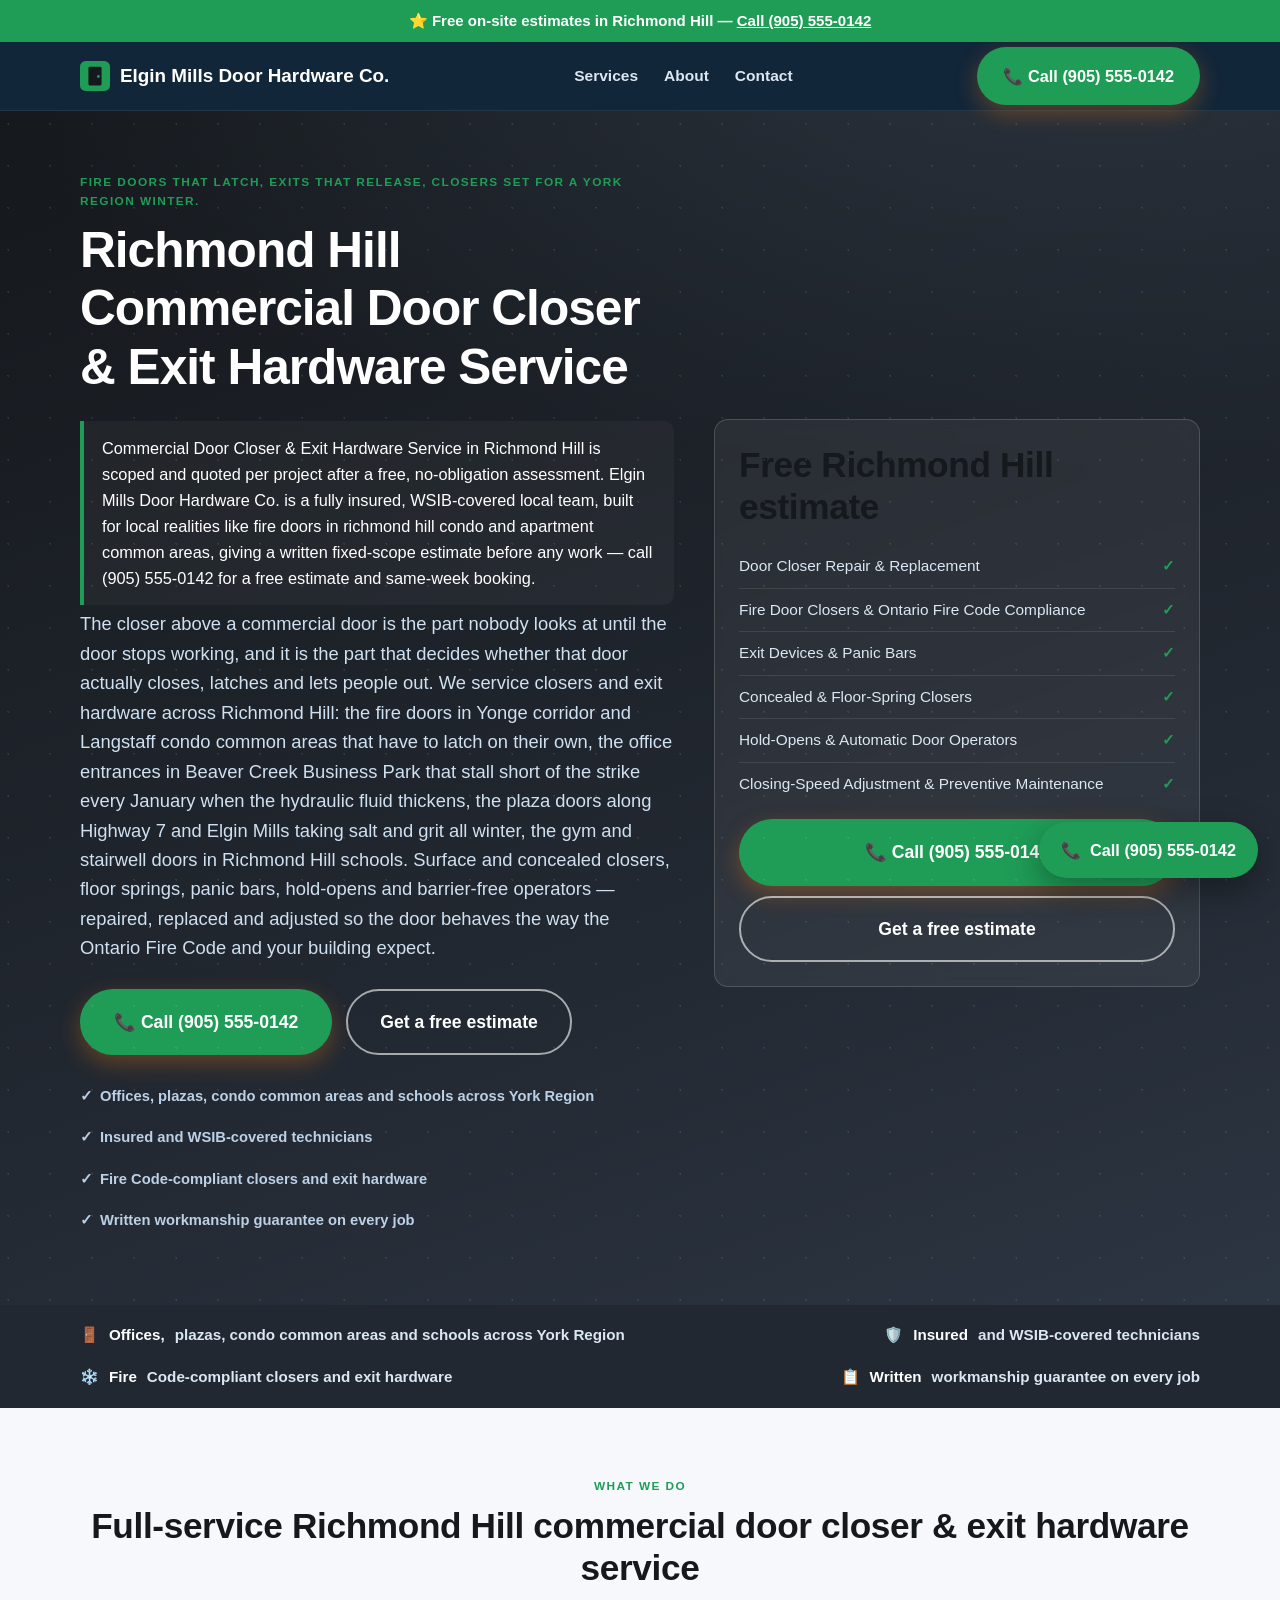
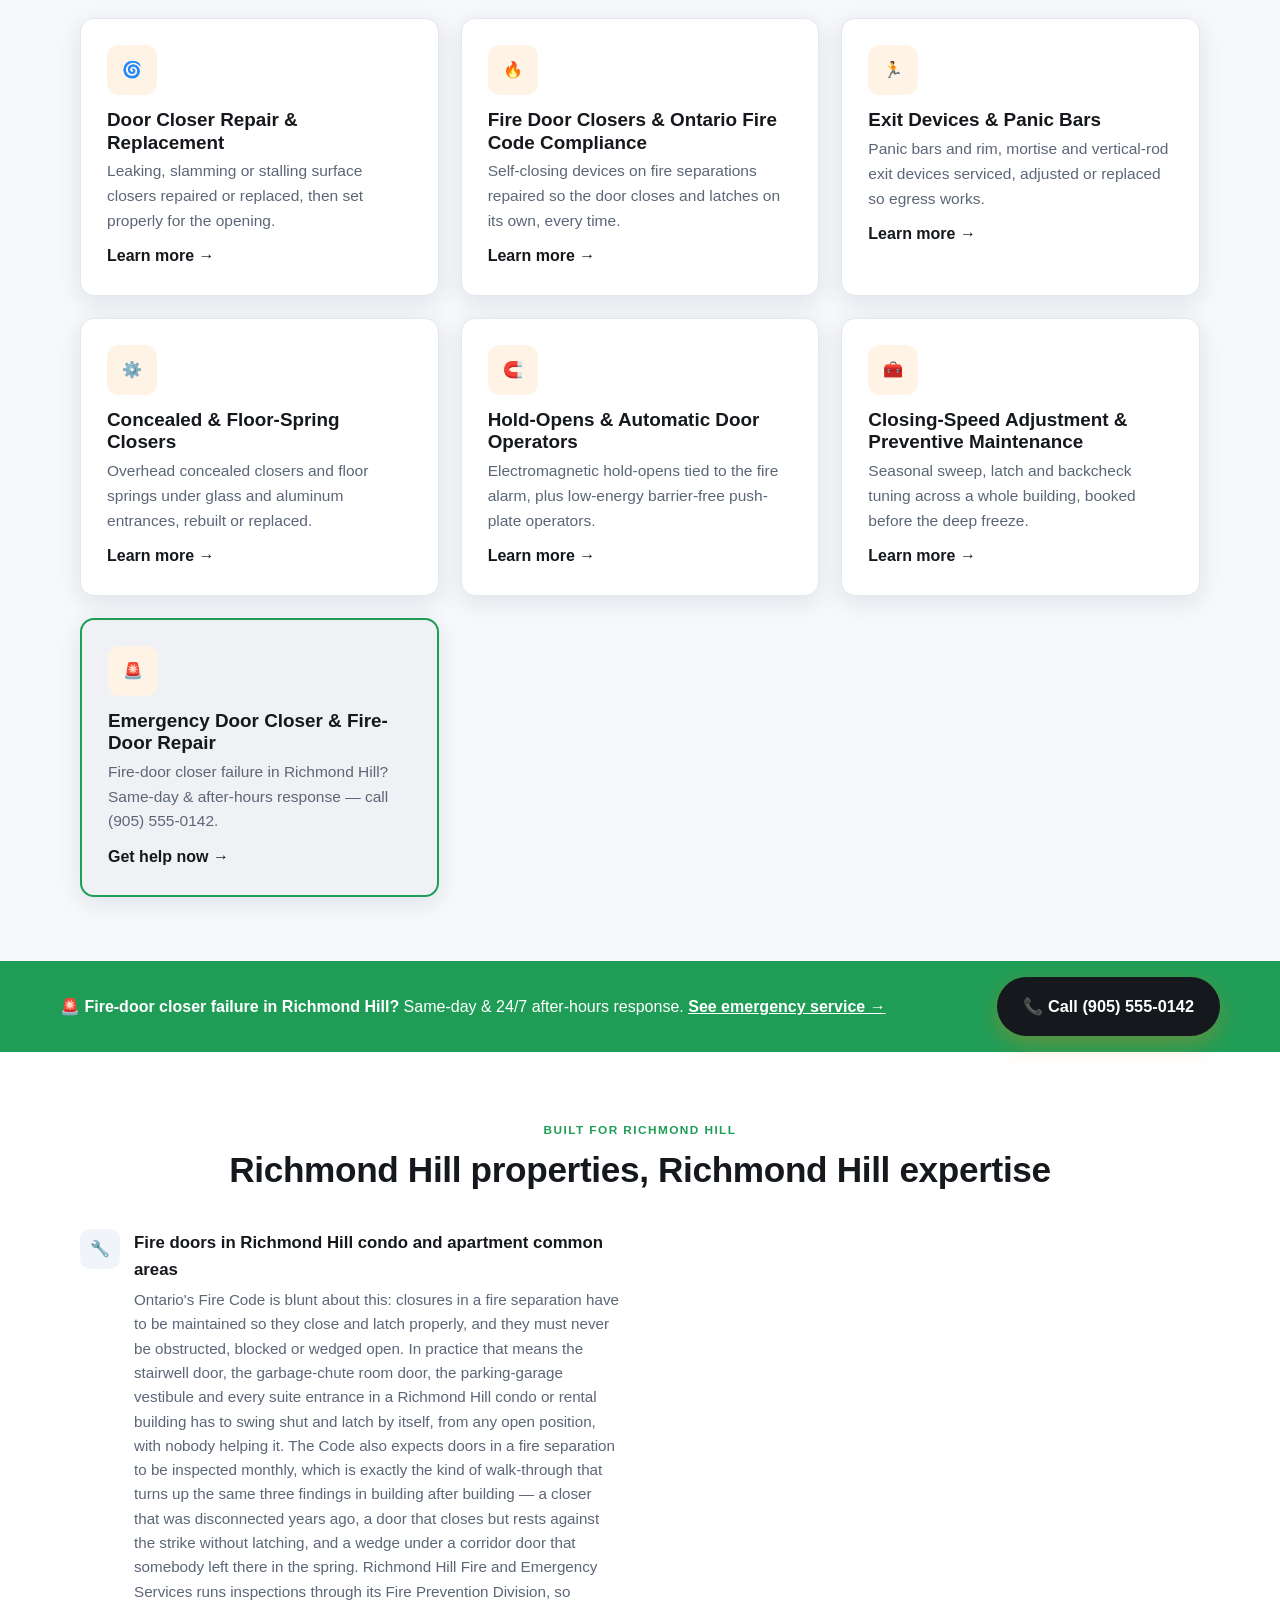
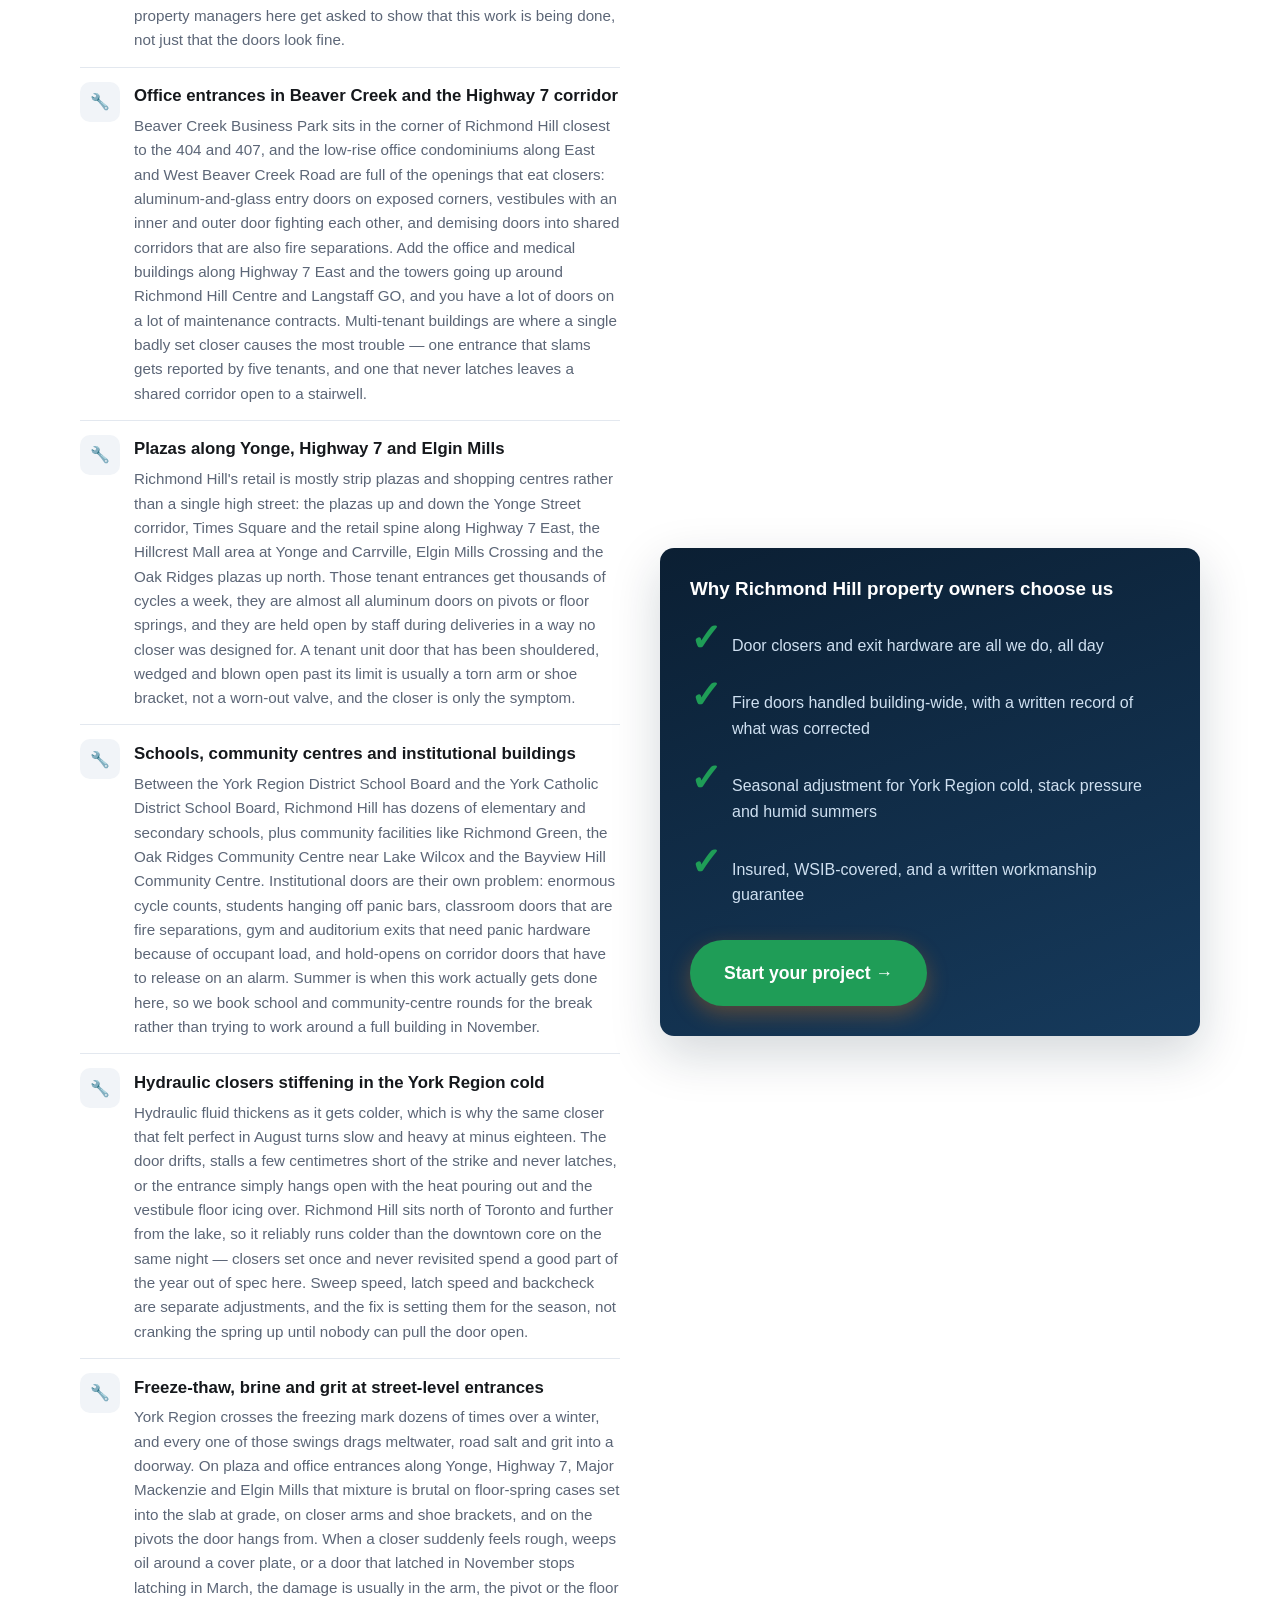
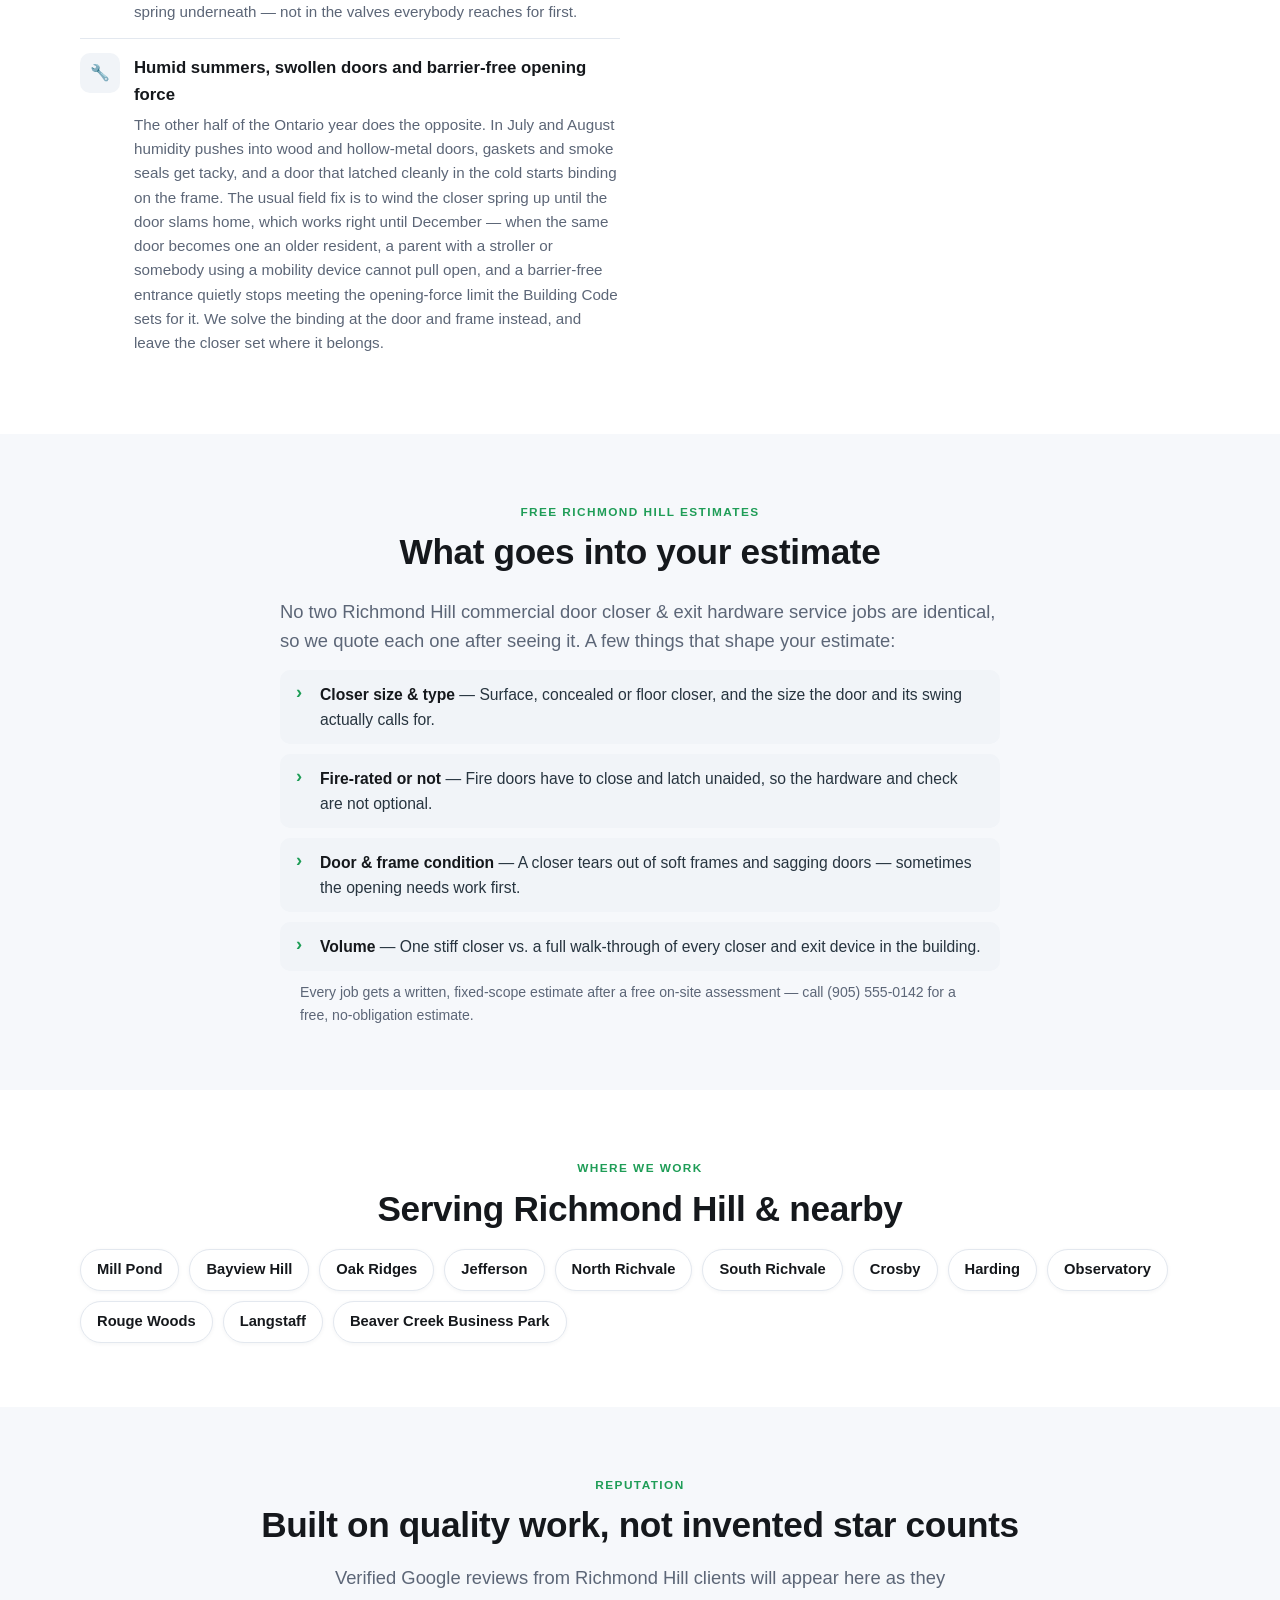
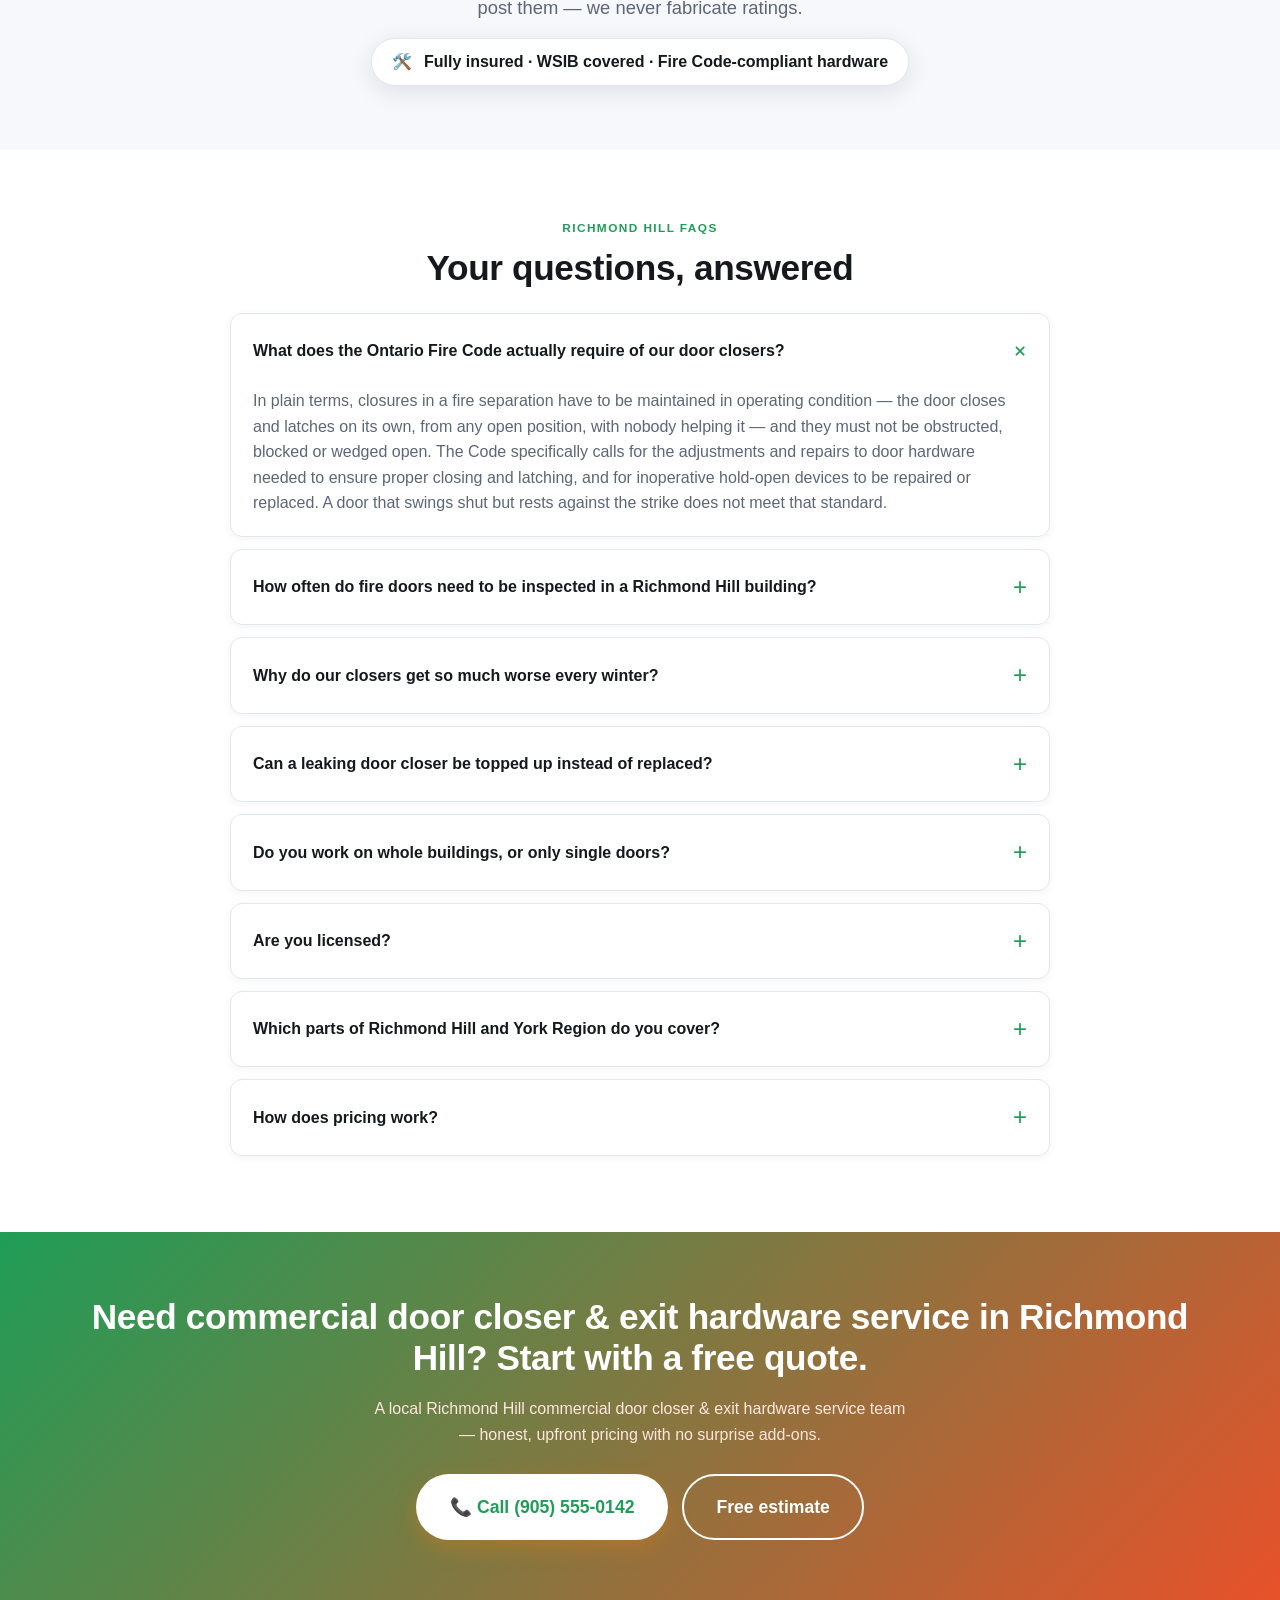
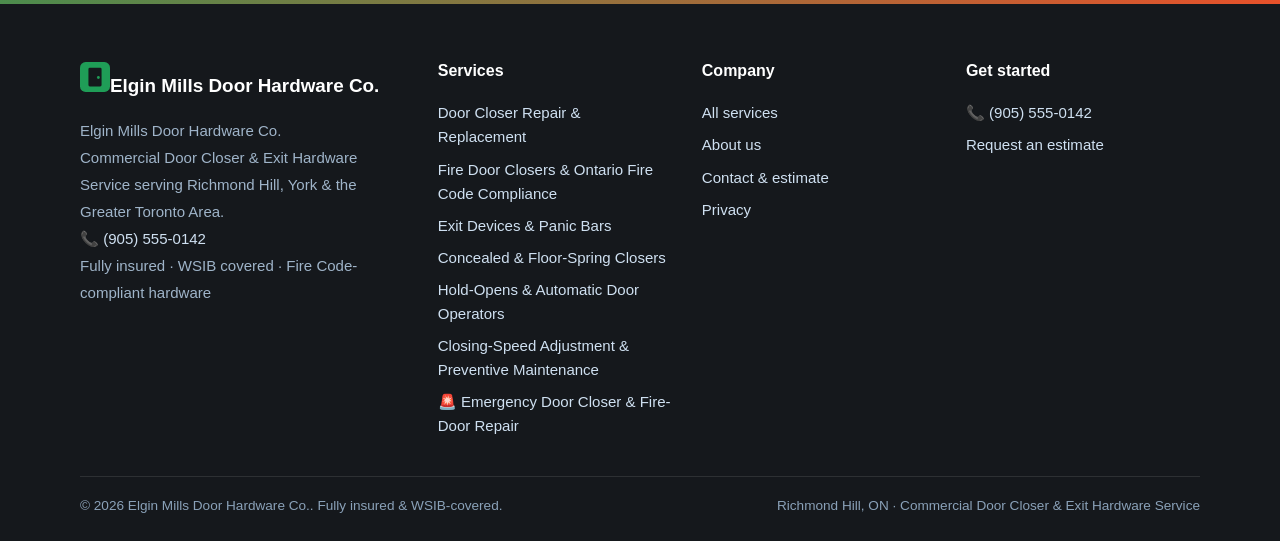
==== index.html @ ee1c8bac "Launch richmond-hill door-closer (richmondhilldoorcloser.com)" ====
<!DOCTYPE html><html lang="en-CA"><head>
<meta charset="utf-8"><meta name="viewport" content="width=device-width, initial-scale=1, viewport-fit=cover">
<title>Richmond Hill Commercial Door Closer &amp; Exit Hardware</title><meta name="description" content="Richmond Hill commercial door closer and exit hardware — fire door closers, panic bars, hold-opens, cold-weather adjustment. Free estimate: (905) 555-0142.">
<link rel="canonical" href="https://www.richmondhilldoorcloser.com/"><link rel="alternate" hreflang="en-CA" href="https://www.richmondhilldoorcloser.com/"><link rel="alternate" hreflang="x-default" href="https://www.richmondhilldoorcloser.com/">
<meta name="robots" content="index,follow,max-image-preview:large"><meta name="theme-color" content="#15181c">
<meta name="geo.region" content="CA-ON"><meta name="geo.placename" content="Richmond Hill"><meta name="geo.position" content="43.8828;-79.4403"><meta name="ICBM" content="43.8828, -79.4403">
<meta property="og:type" content="website"><meta property="og:site_name" content="Elgin Mills Door Hardware Co."><meta property="og:title" content="Richmond Hill Commercial Door Closer &amp; Exit Hardware"><meta property="og:description" content="Richmond Hill commercial door closer and exit hardware — fire door closers, panic bars, hold-opens, cold-weather adjustment. Free estimate: (905) 555-0142."><meta property="og:url" content="https://www.richmondhilldoorcloser.com/">
<meta property="og:image" content="https://www.richmondhilldoorcloser.com/assets/og.png"><meta property="og:image:type" content="image/png"><meta property="og:image:width" content="1200"><meta property="og:image:height" content="630"><meta property="og:image:alt" content="Elgin Mills Door Hardware Co. — Commercial Door Closer &amp; Exit Hardware Service in Richmond Hill, ON"><meta property="og:locale" content="en_CA">
<meta name="twitter:card" content="summary_large_image"><meta name="twitter:title" content="Richmond Hill Commercial Door Closer &amp; Exit Hardware"><meta name="twitter:description" content="Richmond Hill commercial door closer and exit hardware — fire door closers, panic bars, hold-opens, cold-weather adjustment. Free estimate: (905) 555-0142."><meta name="twitter:image" content="https://www.richmondhilldoorcloser.com/assets/og.png">
<link rel="icon" href="/assets/favicon.svg" type="image/svg+xml"><link rel="icon" href="/favicon.ico" sizes="32x32"><link rel="apple-touch-icon" href="/assets/apple-touch-icon.png">
<link rel="preload" href="/css/styles.css" as="style"><link rel="stylesheet" href="/css/styles.css">
<script type="application/ld+json">{"@context":"https://schema.org","@graph":[{"@type":"Organization","@id":"https://www.richmondhilldoorcloser.com/#org","name":"Elgin Mills Door Hardware Co.","url":"https://www.richmondhilldoorcloser.com/","logo":"https://www.richmondhilldoorcloser.com/assets/og.png","areaServed":{"@type":"City","name":"Richmond Hill"},"sameAs":["https://www.richmondhilldoorcloser.com/"]},{"@type":"WebSite","@id":"https://www.richmondhilldoorcloser.com/#website","url":"https://www.richmondhilldoorcloser.com/","name":"Elgin Mills Door Hardware Co.","publisher":{"@id":"https://www.richmondhilldoorcloser.com/#org"},"inLanguage":"en-CA"},{"@type":["HomeAndConstructionBusiness","LocalBusiness"],"@id":"https://www.richmondhilldoorcloser.com/#business","name":"Elgin Mills Door Hardware Co.","image":"https://www.richmondhilldoorcloser.com/assets/og.png","url":"https://www.richmondhilldoorcloser.com/","telephone":"+19055550142","paymentAccepted":"Cash, Cheque, Credit Card, Interac e-Transfer, Financing","parentOrganization":{"@id":"https://www.richmondhilldoorcloser.com/#org"},"brand":{"@id":"https://www.richmondhilldoorcloser.com/#org"},"description":"Commercial Door Closer & Exit Hardware Service in Richmond Hill, ON — Fully insured, WSIB covered, Fire Code-compliant hardware. After-hours emergency response available.","address":{"@type":"PostalAddress","addressLocality":"Richmond Hill","addressRegion":"ON","addressCountry":"CA"},"geo":{"@type":"GeoCoordinates","latitude":43.8828,"longitude":-79.4403},"areaServed":[{"@type":"City","name":"Richmond Hill"},{"@type":"GeoShape","circle":"43.8828 -79.4403 20000"}],"sameAs":["https://www.richmondhilldoorcloser.com/"],"hasMap":"https://www.google.com/maps?q=Richmond%20Hill%2C%20ON%2C%20Canada","openingHoursSpecification":[{"@type":"OpeningHoursSpecification","dayOfWeek":["Monday","Tuesday","Wednesday","Thursday","Friday"],"opens":"07:00","closes":"18:00"},{"@type":"OpeningHoursSpecification","dayOfWeek":["Saturday"],"opens":"08:00","closes":"15:00"},{"@type":"OpeningHoursSpecification","dayOfWeek":["Monday","Tuesday","Wednesday","Thursday","Friday","Saturday","Sunday"],"opens":"00:00","closes":"23:59","description":"After-hours emergency response"}],"knowsAbout":["commercial door closer & exit hardware service","door closer repair and replacement","fire door self-closing devices","exit and panic hardware","Ontario Fire Code door maintenance","cold-weather closer adjustment","door closer repair & replacement","fire door closers & ontario fire code compliance","exit devices & panic bars","concealed & floor-spring closers","hold-opens & automatic door operators","closing-speed adjustment & preventive maintenance","Richmond Hill, ON service area"],"hasOfferCatalog":{"@type":"OfferCatalog","name":"Commercial Door Closer & Exit Hardware Service in Richmond Hill, ON","itemListElement":[{"@type":"Offer","itemOffered":{"@type":"Service","name":"Door Closer Repair & Replacement (Richmond Hill)","areaServed":{"@type":"City","name":"Richmond Hill"}}},{"@type":"Offer","itemOffered":{"@type":"Service","name":"Fire Door Closers & Ontario Fire Code Compliance (Richmond Hill)","areaServed":{"@type":"City","name":"Richmond Hill"}}},{"@type":"Offer","itemOffered":{"@type":"Service","name":"Exit Devices & Panic Bars (Richmond Hill)","areaServed":{"@type":"City","name":"Richmond Hill"}}},{"@type":"Offer","itemOffered":{"@type":"Service","name":"Concealed & Floor-Spring Closers (Richmond Hill)","areaServed":{"@type":"City","name":"Richmond Hill"}}},{"@type":"Offer","itemOffered":{"@type":"Service","name":"Hold-Opens & Automatic Door Operators (Richmond Hill)","areaServed":{"@type":"City","name":"Richmond Hill"}}},{"@type":"Offer","itemOffered":{"@type":"Service","name":"Closing-Speed Adjustment & Preventive Maintenance (Richmond Hill)","areaServed":{"@type":"City","name":"Richmond Hill"}}}]}},{"@type":"BreadcrumbList","itemListElement":[{"@type":"ListItem","position":1,"name":"Home","item":"https://www.richmondhilldoorcloser.com/"}]},{"@type":"FAQPage","mainEntity":[{"@type":"Question","name":"What does the Ontario Fire Code actually require of our door closers?","acceptedAnswer":{"@type":"Answer","text":"In plain terms, closures in a fire separation have to be maintained in operating condition — the door closes and latches on its own, from any open position, with nobody helping it — and they must not be obstructed, blocked or wedged open. The Code specifically calls for the adjustments and repairs to door hardware needed to ensure proper closing and latching, and for inoperative hold-open devices to be repaired or replaced. A door that swings shut but rests against the strike does not meet that standard."}},{"@type":"Question","name":"How often do fire doors need to be inspected in a Richmond Hill building?","acceptedAnswer":{"@type":"Answer","text":"The Fire Code expects doors in a fire separation to be checked monthly, with the surrounding area kept clear of anything that would interfere with the door operating freely. Most property managers here have staff do the monthly walk and bring us in for a professional round twice a year, so what gets found actually gets corrected and documented."}},{"@type":"Question","name":"Why do our closers get so much worse every winter?","acceptedAnswer":{"@type":"Answer","text":"Hydraulic fluid thickens as it cools, so the closer that felt right in August moves slowly at minus eighteen and often stops short of the latch. Richmond Hill runs colder than the lakeshore on the same night, and in taller buildings winter stack pressure adds to it by pushing and pulling on stairwell doors. Both are fixed with seasonal adjustment, not with a heavier spring nobody can pull against."}},{"@type":"Question","name":"Can a leaking door closer be topped up instead of replaced?","acceptedAnswer":{"@type":"Answer","text":"No. Closers are sealed hydraulic units with no fill port, so once the fluid is lost the body has to be replaced. Leaking closers either slam hard enough to damage the door and frame or stall short of the latch, which on a fire door is a compliance problem as well as an annoyance."}},{"@type":"Question","name":"Do you work on whole buildings, or only single doors?","acceptedAnswer":{"@type":"Answer","text":"Both, but building-wide is where we do our best work. Condo and apartment towers, schools, plazas and office floors get far more out of one scheduled pass over every opening than out of a string of separate call-outs, and you get a written list of what was adjusted and what still needs parts."}},{"@type":"Question","name":"Are you licensed?","acceptedAnswer":{"@type":"Answer","text":"Ontario does not issue a provincial trade licence for door hardware work, so nobody in this trade legitimately holds one and we will never show you a number that does not exist. What we can show you is real: liability insurance, WSIB coverage, and a written workmanship guarantee on everything we install and repair."}},{"@type":"Question","name":"Which parts of Richmond Hill and York Region do you cover?","acceptedAnswer":{"@type":"Answer","text":"All of Richmond Hill — the Yonge Street corridor and Mill Pond, Bayview Hill and Observatory, Crosby and Harding, Rouge Woods and Langstaff, Beaver Creek Business Park, Jefferson and Oak Ridges — plus neighbouring York Region municipalities and the wider Greater Toronto Area. Call and we will confirm scheduling for your address."}},{"@type":"Question","name":"How does pricing work?","acceptedAnswer":{"@type":"Answer","text":"Every job starts with a free, no-obligation assessment and one written, fixed-scope estimate before any work begins. The number we quote is the number you pay, with no surprise add-ons, and we tell you upfront when a closer only needs adjusting rather than replacing."}}]}]}</script>
</head><body><a class="skip" href="#main" style="position:absolute;left:-999px">Skip to content</a>
<div class="callstrip">⭐ Free on-site estimates in Richmond Hill — <a href="tel:+19055550142">Call (905) 555-0142</a></div>
<header class="site"><div class="wrap nav"><a class="brand" href="/" aria-label="Elgin Mills Door Hardware Co. home"><svg width="30" height="30" viewBox="0 0 32 32" fill="none" aria-hidden="true"><rect width="32" height="32" rx="6" fill="#1f9d57"/><rect x="9" y="6" width="14" height="20" rx="1.5" fill="#15181c"/><circle cx="19.6" cy="16.5" r="1.5" fill="#1f9d57"/></svg>Elgin Mills Door Hardware Co.</a>
<nav class="nav-links" id="nav" aria-label="Main"><a href="/services/">Services</a><a href="/about/">About</a><a href="/contact/">Contact</a></nav>
<div class="nav-cta"><a class="btn btn-call" href="tel:+19055550142">📞 Call (905) 555-0142</a><button class="menu-btn" aria-label="Open menu" aria-expanded="false" aria-controls="nav"><span aria-hidden="true">☰</span></button></div>
</div></header><main id="main"><section class="hero"><div class="wrap"><div>
<span class="eyebrow">Fire doors that latch, exits that release, closers set for a York Region winter.</span>
<h1>Richmond Hill Commercial Door Closer &amp; Exit Hardware Service</h1><p class="answer-capsule" data-answer>Commercial Door Closer &amp; Exit Hardware Service in Richmond Hill is scoped and quoted per project after a free, no-obligation assessment. Elgin Mills Door Hardware Co. is a fully insured, WSIB-covered local team, built for local realities like fire doors in richmond hill condo and apartment common areas, giving a written fixed-scope estimate before any work — call (905) 555-0142 for a free estimate and same-week booking.</p><p class="lead">The closer above a commercial door is the part nobody looks at until the door stops working, and it is the part that decides whether that door actually closes, latches and lets people out. We service closers and exit hardware across Richmond Hill: the fire doors in Yonge corridor and Langstaff condo common areas that have to latch on their own, the office entrances in Beaver Creek Business Park that stall short of the strike every January when the hydraulic fluid thickens, the plaza doors along Highway 7 and Elgin Mills taking salt and grit all winter, the gym and stairwell doors in Richmond Hill schools. Surface and concealed closers, floor springs, panic bars, hold-opens and barrier-free operators — repaired, replaced and adjusted so the door behaves the way the Ontario Fire Code and your building expect.</p>
<div class="hero-cta"><a class="btn btn-call btn-lg" href="tel:+19055550142">📞 Call (905) 555-0142</a><a class="btn btn-ghost btn-lg" href="/contact/" data-book>Get a free estimate</a></div>
<div class="hero-trust"><span><span aria-hidden="true">✓</span> Offices, plazas, condo common areas and schools across York Region</span><span><span aria-hidden="true">✓</span> Insured and WSIB-covered technicians</span><span><span aria-hidden="true">✓</span> Fire Code-compliant closers and exit hardware</span><span><span aria-hidden="true">✓</span> Written workmanship guarantee on every job</span></div>
</div><aside class="hero-card" aria-label="Free estimate"><h2>Free Richmond Hill estimate</h2><ul><li><span>Door Closer Repair &amp; Replacement</span><span class="price" aria-hidden="true">✓</span></li><li><span>Fire Door Closers &amp; Ontario Fire Code Compliance</span><span class="price" aria-hidden="true">✓</span></li><li><span>Exit Devices &amp; Panic Bars</span><span class="price" aria-hidden="true">✓</span></li><li><span>Concealed &amp; Floor-Spring Closers</span><span class="price" aria-hidden="true">✓</span></li><li><span>Hold-Opens &amp; Automatic Door Operators</span><span class="price" aria-hidden="true">✓</span></li><li><span>Closing-Speed Adjustment &amp; Preventive Maintenance</span><span class="price" aria-hidden="true">✓</span></li></ul><a class="btn btn-call btn-lg" href="tel:+19055550142" style="margin-top:14px;width:100%;justify-content:center">📞 Call (905) 555-0142</a><a class="btn btn-ghost btn-lg" href="/contact/" data-book style="margin-top:10px;width:100%;justify-content:center">Get a free estimate</a></aside></div></section>
<div class="strip"><div class="wrap"><div class="item"><span aria-hidden="true">🚪</span> <b>Offices,</b> plazas, condo common areas and schools across York Region</div><div class="item"><span aria-hidden="true">🛡️</span> <b>Insured</b> and WSIB-covered technicians</div><div class="item"><span aria-hidden="true">❄️</span> <b>Fire</b> Code-compliant closers and exit hardware</div><div class="item"><span aria-hidden="true">📋</span> <b>Written</b> workmanship guarantee on every job</div></div></div>
<section class="section" id="services"><div class="wrap center"><span class="eyebrow">What we do</span><h2>Full-service Richmond Hill commercial door closer &amp; exit hardware service</h2></div>
<div class="wrap" style="margin-top:30px"><div class="grid cols-3"><a class="card" href="/services/door-closer-repair-replacement/" style="text-decoration:none"><div class="ico" aria-hidden="true">🌀</div><h3>Door Closer Repair &amp; Replacement</h3><p>Leaking, slamming or stalling surface closers repaired or replaced, then set properly for the opening.</p><div class="from">Learn more →</div></a><a class="card" href="/services/fire-door-closers-fire-code/" style="text-decoration:none"><div class="ico" aria-hidden="true">🔥</div><h3>Fire Door Closers &amp; Ontario Fire Code Compliance</h3><p>Self-closing devices on fire separations repaired so the door closes and latches on its own, every time.</p><div class="from">Learn more →</div></a><a class="card" href="/services/exit-devices-panic-bars/" style="text-decoration:none"><div class="ico" aria-hidden="true">🏃</div><h3>Exit Devices &amp; Panic Bars</h3><p>Panic bars and rim, mortise and vertical-rod exit devices serviced, adjusted or replaced so egress works.</p><div class="from">Learn more →</div></a><a class="card" href="/services/concealed-floor-spring-closers/" style="text-decoration:none"><div class="ico" aria-hidden="true">⚙️</div><h3>Concealed &amp; Floor-Spring Closers</h3><p>Overhead concealed closers and floor springs under glass and aluminum entrances, rebuilt or replaced.</p><div class="from">Learn more →</div></a><a class="card" href="/services/hold-opens-automatic-operators/" style="text-decoration:none"><div class="ico" aria-hidden="true">🧲</div><h3>Hold-Opens &amp; Automatic Door Operators</h3><p>Electromagnetic hold-opens tied to the fire alarm, plus low-energy barrier-free push-plate operators.</p><div class="from">Learn more →</div></a><a class="card" href="/services/cold-weather-closer-adjustment/" style="text-decoration:none"><div class="ico" aria-hidden="true">🧰</div><h3>Closing-Speed Adjustment &amp; Preventive Maintenance</h3><p>Seasonal sweep, latch and backcheck tuning across a whole building, booked before the deep freeze.</p><div class="from">Learn more →</div></a><a class="card card-emg" href="/services/emergency-door-closer-repair/" style="text-decoration:none"><div class="ico" aria-hidden="true">🚨</div><h3>Emergency Door Closer &amp; Fire-Door Repair</h3><p>Fire-door closer failure in Richmond Hill? Same-day & after-hours response — call (905) 555-0142.</p><div class="from">Get help now →</div></a></div></div></section>
<section class="emg-band"><div class="wrap"><div><strong>🚨 Fire-door closer failure in Richmond Hill?</strong> Same-day &amp; 24/7 after-hours response. <a href="/services/emergency-door-closer-repair/">See emergency service →</a></div><a class="btn btn-call" href="tel:+19055550142">📞 Call (905) 555-0142</a></div></section>
<section class="section alt"><div class="wrap center"><span class="eyebrow">Built for Richmond Hill</span><h2>Richmond Hill properties, Richmond Hill expertise</h2></div>
<div class="wrap split" style="margin-top:24px"><div><ul class="feature-list"><li><span class="fi" aria-hidden="true">🔧</span><div><h4>Fire doors in Richmond Hill condo and apartment common areas</h4><p>Ontario's Fire Code is blunt about this: closures in a fire separation have to be maintained so they close and latch properly, and they must never be obstructed, blocked or wedged open. In practice that means the stairwell door, the garbage-chute room door, the parking-garage vestibule and every suite entrance in a Richmond Hill condo or rental building has to swing shut and latch by itself, from any open position, with nobody helping it. The Code also expects doors in a fire separation to be inspected monthly, which is exactly the kind of walk-through that turns up the same three findings in building after building — a closer that was disconnected years ago, a door that closes but rests against the strike without latching, and a wedge under a corridor door that somebody left there in the spring. Richmond Hill Fire and Emergency Services runs inspections through its Fire Prevention Division, so property managers here get asked to show that this work is being done, not just that the doors look fine.</p></div></li><li><span class="fi" aria-hidden="true">🔧</span><div><h4>Office entrances in Beaver Creek and the Highway 7 corridor</h4><p>Beaver Creek Business Park sits in the corner of Richmond Hill closest to the 404 and 407, and the low-rise office condominiums along East and West Beaver Creek Road are full of the openings that eat closers: aluminum-and-glass entry doors on exposed corners, vestibules with an inner and outer door fighting each other, and demising doors into shared corridors that are also fire separations. Add the office and medical buildings along Highway 7 East and the towers going up around Richmond Hill Centre and Langstaff GO, and you have a lot of doors on a lot of maintenance contracts. Multi-tenant buildings are where a single badly set closer causes the most trouble — one entrance that slams gets reported by five tenants, and one that never latches leaves a shared corridor open to a stairwell.</p></div></li><li><span class="fi" aria-hidden="true">🔧</span><div><h4>Plazas along Yonge, Highway 7 and Elgin Mills</h4><p>Richmond Hill's retail is mostly strip plazas and shopping centres rather than a single high street: the plazas up and down the Yonge Street corridor, Times Square and the retail spine along Highway 7 East, the Hillcrest Mall area at Yonge and Carrville, Elgin Mills Crossing and the Oak Ridges plazas up north. Those tenant entrances get thousands of cycles a week, they are almost all aluminum doors on pivots or floor springs, and they are held open by staff during deliveries in a way no closer was designed for. A tenant unit door that has been shouldered, wedged and blown open past its limit is usually a torn arm or shoe bracket, not a worn-out valve, and the closer is only the symptom.</p></div></li><li><span class="fi" aria-hidden="true">🔧</span><div><h4>Schools, community centres and institutional buildings</h4><p>Between the York Region District School Board and the York Catholic District School Board, Richmond Hill has dozens of elementary and secondary schools, plus community facilities like Richmond Green, the Oak Ridges Community Centre near Lake Wilcox and the Bayview Hill Community Centre. Institutional doors are their own problem: enormous cycle counts, students hanging off panic bars, classroom doors that are fire separations, gym and auditorium exits that need panic hardware because of occupant load, and hold-opens on corridor doors that have to release on an alarm. Summer is when this work actually gets done here, so we book school and community-centre rounds for the break rather than trying to work around a full building in November.</p></div></li><li><span class="fi" aria-hidden="true">🔧</span><div><h4>Hydraulic closers stiffening in the York Region cold</h4><p>Hydraulic fluid thickens as it gets colder, which is why the same closer that felt perfect in August turns slow and heavy at minus eighteen. The door drifts, stalls a few centimetres short of the strike and never latches, or the entrance simply hangs open with the heat pouring out and the vestibule floor icing over. Richmond Hill sits north of Toronto and further from the lake, so it reliably runs colder than the downtown core on the same night — closers set once and never revisited spend a good part of the year out of spec here. Sweep speed, latch speed and backcheck are separate adjustments, and the fix is setting them for the season, not cranking the spring up until nobody can pull the door open.</p></div></li><li><span class="fi" aria-hidden="true">🔧</span><div><h4>Freeze-thaw, brine and grit at street-level entrances</h4><p>York Region crosses the freezing mark dozens of times over a winter, and every one of those swings drags meltwater, road salt and grit into a doorway. On plaza and office entrances along Yonge, Highway 7, Major Mackenzie and Elgin Mills that mixture is brutal on floor-spring cases set into the slab at grade, on closer arms and shoe brackets, and on the pivots the door hangs from. When a closer suddenly feels rough, weeps oil around a cover plate, or a door that latched in November stops latching in March, the damage is usually in the arm, the pivot or the floor spring underneath — not in the valves everybody reaches for first.</p></div></li><li><span class="fi" aria-hidden="true">🔧</span><div><h4>Humid summers, swollen doors and barrier-free opening force</h4><p>The other half of the Ontario year does the opposite. In July and August humidity pushes into wood and hollow-metal doors, gaskets and smoke seals get tacky, and a door that latched cleanly in the cold starts binding on the frame. The usual field fix is to wind the closer spring up until the door slams home, which works right until December — when the same door becomes one an older resident, a parent with a stroller or somebody using a mobility device cannot pull open, and a barrier-free entrance quietly stops meeting the opening-force limit the Building Code sets for it. We solve the binding at the door and frame instead, and leave the closer set where it belongs.</p></div></li></ul></div>
<div class="panel"><h3>Why Richmond Hill property owners choose us</h3><div class="stat"><b aria-hidden="true">✓</b><span>Door closers and exit hardware are all we do, all day</span></div><div class="stat"><b aria-hidden="true">✓</b><span>Fire doors handled building-wide, with a written record of what was corrected</span></div><div class="stat"><b aria-hidden="true">✓</b><span>Seasonal adjustment for York Region cold, stack pressure and humid summers</span></div><div class="stat"><b aria-hidden="true">✓</b><span>Insured, WSIB-covered, and a written workmanship guarantee</span></div><a class="btn btn-call btn-lg" href="/contact/" data-book style="margin-top:14px">Start your project →</a></div></div></section>
<section class="section"><div class="wrap center"><span class="eyebrow">Free Richmond Hill estimates</span><h2>What goes into your estimate</h2></div><div class="wrap" style="margin-top:24px;max-width:760px"><p class="lead" style="max-width:70ch;margin:0 0 14px">No two Richmond Hill commercial door closer &amp; exit hardware service jobs are identical, so we quote each one after seeing it. A few things that shape your estimate:</p><ul class="factors"><li><strong>Closer size &amp; type</strong> — Surface, concealed or floor closer, and the size the door and its swing actually calls for.</li><li><strong>Fire-rated or not</strong> — Fire doors have to close and latch unaided, so the hardware and check are not optional.</li><li><strong>Door &amp; frame condition</strong> — A closer tears out of soft frames and sagging doors — sometimes the opening needs work first.</li><li><strong>Volume</strong> — One stiff closer vs. a full walk-through of every closer and exit device in the building.</li></ul><p class="wrap price-note">Every job gets a written, fixed-scope estimate after a free on-site assessment — call (905) 555-0142 for a free, no-obligation estimate.</p></div></section>
<section class="section alt"><div class="wrap center"><span class="eyebrow">Where we work</span><h2>Serving Richmond Hill &amp; nearby</h2></div><div class="wrap" style="margin-top:20px"><div class="chips"><span class="chip">Mill Pond</span><span class="chip">Bayview Hill</span><span class="chip">Oak Ridges</span><span class="chip">Jefferson</span><span class="chip">North Richvale</span><span class="chip">South Richvale</span><span class="chip">Crosby</span><span class="chip">Harding</span><span class="chip">Observatory</span><span class="chip">Rouge Woods</span><span class="chip">Langstaff</span><span class="chip">Beaver Creek Business Park</span></div></div></section>

<section class="section"><div class="wrap center"><span class="eyebrow">Reputation</span><h2>Built on quality work, not invented star counts</h2><p class="lead" style="margin:0 auto">Verified Google reviews from Richmond Hill clients will appear here as they post them — we never fabricate ratings.</p><div style="margin-top:16px"><span class="rating-badge"><span aria-hidden="true">🛠️</span> Fully insured · WSIB covered · Fire Code-compliant hardware</span></div></div></section>
<section class="section alt"><div class="wrap center"><span class="eyebrow">Richmond Hill FAQs</span><h2>Your questions, answered</h2></div><div class="wrap" style="margin-top:24px"><div class="faq" style="max-width:820px;margin:0 auto"><details open><summary>What does the Ontario Fire Code actually require of our door closers?</summary><p>In plain terms, closures in a fire separation have to be maintained in operating condition — the door closes and latches on its own, from any open position, with nobody helping it — and they must not be obstructed, blocked or wedged open. The Code specifically calls for the adjustments and repairs to door hardware needed to ensure proper closing and latching, and for inoperative hold-open devices to be repaired or replaced. A door that swings shut but rests against the strike does not meet that standard.</p></details><details><summary>How often do fire doors need to be inspected in a Richmond Hill building?</summary><p>The Fire Code expects doors in a fire separation to be checked monthly, with the surrounding area kept clear of anything that would interfere with the door operating freely. Most property managers here have staff do the monthly walk and bring us in for a professional round twice a year, so what gets found actually gets corrected and documented.</p></details><details><summary>Why do our closers get so much worse every winter?</summary><p>Hydraulic fluid thickens as it cools, so the closer that felt right in August moves slowly at minus eighteen and often stops short of the latch. Richmond Hill runs colder than the lakeshore on the same night, and in taller buildings winter stack pressure adds to it by pushing and pulling on stairwell doors. Both are fixed with seasonal adjustment, not with a heavier spring nobody can pull against.</p></details><details><summary>Can a leaking door closer be topped up instead of replaced?</summary><p>No. Closers are sealed hydraulic units with no fill port, so once the fluid is lost the body has to be replaced. Leaking closers either slam hard enough to damage the door and frame or stall short of the latch, which on a fire door is a compliance problem as well as an annoyance.</p></details><details><summary>Do you work on whole buildings, or only single doors?</summary><p>Both, but building-wide is where we do our best work. Condo and apartment towers, schools, plazas and office floors get far more out of one scheduled pass over every opening than out of a string of separate call-outs, and you get a written list of what was adjusted and what still needs parts.</p></details><details><summary>Are you licensed?</summary><p>Ontario does not issue a provincial trade licence for door hardware work, so nobody in this trade legitimately holds one and we will never show you a number that does not exist. What we can show you is real: liability insurance, WSIB coverage, and a written workmanship guarantee on everything we install and repair.</p></details><details><summary>Which parts of Richmond Hill and York Region do you cover?</summary><p>All of Richmond Hill — the Yonge Street corridor and Mill Pond, Bayview Hill and Observatory, Crosby and Harding, Rouge Woods and Langstaff, Beaver Creek Business Park, Jefferson and Oak Ridges — plus neighbouring York Region municipalities and the wider Greater Toronto Area. Call and we will confirm scheduling for your address.</p></details><details><summary>How does pricing work?</summary><p>Every job starts with a free, no-obligation assessment and one written, fixed-scope estimate before any work begins. The number we quote is the number you pay, with no surprise add-ons, and we tell you upfront when a closer only needs adjusting rather than replacing.</p></details></div></div></section>
<section class="section cta-band"><div class="wrap"><h2>Need commercial door closer &amp; exit hardware service in Richmond Hill? Start with a free quote.</h2><p>A local Richmond Hill commercial door closer &amp; exit hardware service team — honest, upfront pricing with no surprise add-ons.</p><div class="hero-cta" style="justify-content:center"><a class="btn btn-call btn-lg" href="tel:+19055550142">📞 Call (905) 555-0142</a><a class="btn btn-ghost btn-lg" href="/contact/" data-book>Free estimate</a></div></div></section></main><footer class="site"><div class="wrap"><div class="cols">
<div><a class="brand" href="/" aria-label="Elgin Mills Door Hardware Co. home"><svg width="30" height="30" viewBox="0 0 32 32" fill="none" aria-hidden="true"><rect width="32" height="32" rx="6" fill="#1f9d57"/><rect x="9" y="6" width="14" height="20" rx="1.5" fill="#15181c"/><circle cx="19.6" cy="16.5" r="1.5" fill="#1f9d57"/></svg>Elgin Mills Door Hardware Co.</a><address class="nap" style="font-style:normal">Elgin Mills Door Hardware Co.<br>Commercial Door Closer &amp; Exit Hardware Service serving Richmond Hill, York &amp; the Greater Toronto Area.<br>📞 <a href="tel:+19055550142" style="display:inline">(905) 555-0142</a><br>Fully insured · WSIB covered · Fire Code-compliant hardware</address></div>
<div><h4>Services</h4><a href="/services/door-closer-repair-replacement/">Door Closer Repair &amp; Replacement</a><a href="/services/fire-door-closers-fire-code/">Fire Door Closers &amp; Ontario Fire Code Compliance</a><a href="/services/exit-devices-panic-bars/">Exit Devices &amp; Panic Bars</a><a href="/services/concealed-floor-spring-closers/">Concealed &amp; Floor-Spring Closers</a><a href="/services/hold-opens-automatic-operators/">Hold-Opens &amp; Automatic Door Operators</a><a href="/services/cold-weather-closer-adjustment/">Closing-Speed Adjustment &amp; Preventive Maintenance</a><a href="/services/emergency-door-closer-repair/">🚨 Emergency Door Closer &amp; Fire-Door Repair</a></div>
<div><h4>Company</h4><a href="/services/">All services</a><a href="/about/">About us</a><a href="/contact/">Contact &amp; estimate</a><a href="/privacy/">Privacy</a></div>
<div><h4>Get started</h4><a href="tel:+19055550142">📞 (905) 555-0142</a><a href="/contact/" data-book>Request an estimate</a></div>
</div><div class="legal"><span>© 2026 Elgin Mills Door Hardware Co.. Fully insured &amp; WSIB-covered.</span><span>Richmond Hill, ON · Commercial Door Closer &amp; Exit Hardware Service</span></div></div></footer><a class="fab-call" href="tel:+19055550142" aria-label="Call Elgin Mills Door Hardware Co."><span aria-hidden="true">📞</span> Call (905) 555-0142</a>
<div class="callbar"><a class="btn btn-call" href="tel:+19055550142">📞 Call now</a><a class="btn btn-dark" href="/contact/" data-book>Free estimate</a></div>
<script src="/js/main.js" defer></script></body></html>
---- css/styles.css ----
/* TrueNorth Garage Doors — shared stylesheet
   Performance-first: system font stack (zero web-font requests),
   fixed media sizing to protect CLS, GPU-friendly transitions only. */

:root{
  --navy:#0b1f33;
  --navy-2:#12304d;
  --steel:#1f4e79;
  --ice:#eaf2fb;
  --red:#d8232a;
  --red-dark:#b01a20;
  --amber:#f5a623;
  --green:#1e9e5a;
  --ink:#16202b;
  --muted:#5b6b7b;
  --line:#dde6ef;
  --card:#ffffff;
  --bg:#f6f9fc;
  --radius:14px;
  --shadow:0 6px 24px rgba(11,31,51,.10);
  --shadow-lg:0 18px 50px rgba(11,31,51,.18);
  --maxw:1160px;
  --font:-apple-system,BlinkMacSystemFont,"Segoe UI",Roboto,Helvetica,Arial,"Apple Color Emoji","Segoe UI Emoji",sans-serif;
}

*{box-sizing:border-box}
/* A11Y (P2-8): visible keyboard-focus ring on every interactive element, honoring the per-site accent. */
:focus-visible{outline:2px solid var(--accent,#ef7d10);outline-offset:2px;border-radius:3px}
html{scroll-behavior:smooth}
body{
  margin:0;font-family:var(--font);color:var(--ink);background:var(--bg);
  line-height:1.6;-webkit-font-smoothing:antialiased;text-rendering:optimizeLegibility;
}
img{max-width:100%;height:auto;display:block}
a{color:var(--steel);text-decoration:none}
a:hover{text-decoration:underline}
h1,h2,h3{line-height:1.18;color:var(--navy);margin:0 0 .5em}
h1{font-size:clamp(2rem,5vw,3.1rem);letter-spacing:-.02em}
h2{font-size:clamp(1.5rem,3.4vw,2.2rem);letter-spacing:-.01em}
h3{font-size:1.18rem}
p{margin:0 0 1rem}
.wrap{max-width:var(--maxw);margin:0 auto;padding:0 20px}
.section{padding:64px 0}
.section.alt{background:#fff}
.lead{font-size:1.15rem;color:var(--muted);max-width:62ch}
.eyebrow{display:inline-block;font-weight:800;letter-spacing:.12em;text-transform:uppercase;
  font-size:.74rem;color:var(--red);margin-bottom:.6rem}
.center{text-align:center}
.center .lead{margin-left:auto;margin-right:auto}

/* ---------- Buttons ---------- */
.btn{display:inline-flex;align-items:center;gap:.5rem;font-weight:700;font-size:1.02rem;
  padding:14px 24px;border-radius:999px;border:2px solid transparent;cursor:pointer;
  transition:transform .12s ease,box-shadow .12s ease,background .12s ease;text-decoration:none}
.btn:hover{text-decoration:none;transform:translateY(-2px)}
.btn-call{background:var(--red);color:#fff;box-shadow:0 8px 22px rgba(216,35,42,.32)}
.btn-call:hover{background:var(--red-dark)}
.btn-ghost{background:transparent;color:#fff;border-color:rgba(255,255,255,.6)}
.btn-ghost:hover{background:rgba(255,255,255,.12)}
.btn-dark{background:var(--navy);color:#fff}
.btn-dark:hover{background:var(--navy-2)}
.btn-lg{padding:17px 32px;font-size:1.1rem}

/* ---------- Header ---------- */
header.site{position:sticky;top:0;z-index:50;background:rgba(11,31,51,.97);
  backdrop-filter:saturate(140%) blur(6px);color:#fff;border-bottom:1px solid rgba(255,255,255,.08)}
.nav{display:flex;align-items:center;justify-content:space-between;height:68px}
.brand{display:flex;align-items:center;gap:10px;color:#fff;font-weight:800;font-size:1.18rem}
.brand:hover{text-decoration:none}
.brand svg{flex:0 0 auto}
.brand b{color:var(--amber)}
.nav-links{display:flex;gap:26px;align-items:center}
.nav-links a{color:#dce7f2;font-weight:600;font-size:.97rem}
.nav-links a:hover{color:#fff;text-decoration:none}
.nav-cta{display:flex;align-items:center;gap:14px}
.nav-phone{color:#fff;font-weight:800;font-size:1.05rem;white-space:nowrap}
.nav-phone:hover{text-decoration:none;color:var(--amber)}
.menu-btn{display:none;background:none;border:0;color:#fff;font-size:1.6rem;cursor:pointer}
@media(max-width:880px){
  .nav-links{display:none;position:absolute;top:68px;left:0;right:0;flex-direction:column;
    background:var(--navy);padding:14px 20px 22px;gap:14px;border-bottom:1px solid rgba(255,255,255,.1)}
  .nav-links.open{display:flex}
  .nav-links a{font-size:1.1rem;padding:6px 0}
  .menu-btn{display:block}
  .nav-cta .btn-call{display:none}
}

/* ---------- Hero ---------- */
.hero{position:relative;color:#fff;
  background:
    radial-gradient(1200px 500px at 80% -10%,rgba(31,78,121,.55),transparent),
    linear-gradient(160deg,#0b1f33 0%,#12304d 60%,#163a5c 100%);
  overflow:hidden}
.hero::after{content:"";position:absolute;inset:0;opacity:.10;pointer-events:none;
  background-image:radial-gradient(circle at 20% 30%,#fff 1px,transparent 1px);
  background-size:42px 42px}
.hero .wrap{position:relative;display:grid;grid-template-columns:1.1fr .9fr;gap:40px;
  align-items:center;padding-top:62px;padding-bottom:72px}
.hero h1{color:#fff}
.hero p.lead{color:#cfe0f1}
.hero .city-tag{color:var(--amber);font-weight:800}
.hero-cta{display:flex;flex-wrap:wrap;gap:14px;margin-top:26px}
.hero-trust{display:flex;flex-wrap:wrap;gap:18px;margin-top:30px;color:#bcd0e6;font-size:.92rem}
.hero-trust span{display:flex;align-items:center;gap:7px;font-weight:600}
.hero-trust svg{flex:0 0 auto}
.hero-card{background:rgba(255,255,255,.06);border:1px solid rgba(255,255,255,.16);
  border-radius:var(--radius);padding:24px;backdrop-filter:blur(4px)}
.hero-card h3{color:#fff;margin-bottom:.4rem}
.hero-card ul{list-style:none;padding:0;margin:0}
.hero-card li{display:flex;gap:10px;align-items:flex-start;padding:9px 0;border-bottom:1px solid rgba(255,255,255,.10);color:#dbe7f3;font-size:.96rem}
.hero-card li:last-child{border-bottom:0}
.hero-card .price{margin-left:auto;color:var(--amber);font-weight:800;white-space:nowrap}
@media(max-width:860px){.hero .wrap{grid-template-columns:1fr;gap:30px}.hero-card{order:2}}

/* ---------- Trust strip ---------- */
.strip{background:var(--navy-2);color:#fff}
.strip .wrap{display:flex;flex-wrap:wrap;justify-content:space-between;gap:18px;padding:18px 20px}
.strip .item{display:flex;align-items:center;gap:10px;font-weight:600;font-size:.95rem;color:#dbe7f3}
.strip .item b{color:#fff}
.strip svg{flex:0 0 auto;color:var(--amber)}

/* ---------- Grid cards ---------- */
.grid{display:grid;gap:22px}
.grid.cols-3{grid-template-columns:repeat(3,1fr)}
.grid.cols-2{grid-template-columns:repeat(2,1fr)}
.grid.cols-4{grid-template-columns:repeat(4,1fr)}
@media(max-width:920px){.grid.cols-3,.grid.cols-4{grid-template-columns:repeat(2,1fr)}}
@media(max-width:620px){.grid.cols-2,.grid.cols-3,.grid.cols-4{grid-template-columns:1fr}}

.card{background:var(--card);border:1px solid var(--line);border-radius:var(--radius);
  padding:26px;box-shadow:var(--shadow);transition:transform .14s ease,box-shadow .14s ease}
.card:hover{transform:translateY(-4px);box-shadow:var(--shadow-lg)}
.card .ico{width:50px;height:50px;border-radius:12px;display:grid;place-items:center;
  background:var(--ice);color:var(--steel);margin-bottom:14px}
.card h3{margin-bottom:.35rem}
.card p{color:var(--muted);margin-bottom:.6rem;font-size:.97rem}
.card .from{font-weight:800;color:var(--navy)}
.card .from small{font-weight:600;color:var(--muted)}

/* ---------- Pricing table ---------- */
.pricewrap{overflow-x:auto;border-radius:var(--radius);box-shadow:var(--shadow);border:1px solid var(--line)}
table.price{width:100%;border-collapse:collapse;background:#fff;min-width:560px}
table.price th,table.price td{padding:14px 16px;text-align:left;border-bottom:1px solid var(--line)}
table.price thead th{background:var(--navy);color:#fff;font-size:.92rem;letter-spacing:.02em}
table.price tbody tr:nth-child(even){background:#f7fafd}
table.price td.svc{font-weight:700;color:var(--navy)}
table.price td.amt{font-weight:800;color:var(--steel);white-space:nowrap}
table.price td.war{color:var(--muted);font-size:.92rem}
.price-note{color:var(--muted);font-size:.88rem;margin-top:10px}

/* ---------- Climate / feature split ---------- */
.split{display:grid;grid-template-columns:1fr 1fr;gap:40px;align-items:center}
@media(max-width:820px){.split{grid-template-columns:1fr;gap:26px}}
.feature-list{list-style:none;padding:0;margin:0}
.feature-list li{display:flex;gap:14px;padding:14px 0;border-bottom:1px solid var(--line)}
.feature-list li:last-child{border-bottom:0}
.feature-list .fi{flex:0 0 auto;width:40px;height:40px;border-radius:10px;background:var(--ice);
  color:var(--red);display:grid;place-items:center;font-weight:800}
.feature-list h4{margin:.1rem 0 .25rem;color:var(--navy);font-size:1.05rem}
.feature-list p{margin:0;color:var(--muted);font-size:.95rem}

.panel{background:linear-gradient(160deg,#0b1f33,#163a5c);color:#fff;border-radius:var(--radius);
  padding:30px;box-shadow:var(--shadow-lg)}
.panel h3{color:#fff}
.panel .stat{display:flex;align-items:baseline;gap:10px;margin:18px 0}
.panel .stat b{font-size:2.4rem;color:var(--amber);line-height:1}
.panel .stat span{color:#cfe0f1}

/* ---------- Reviews ---------- */
.review{background:#fff;border:1px solid var(--line);border-radius:var(--radius);padding:24px;box-shadow:var(--shadow)}
.stars{color:var(--amber);letter-spacing:2px;font-size:1.05rem}
.review p{color:var(--ink);font-style:italic;margin:.6rem 0}
.review .who{font-weight:700;color:var(--navy);font-style:normal}
.review .where{color:var(--muted);font-size:.88rem}
.rating-badge{display:inline-flex;align-items:center;gap:12px;background:#fff;border:1px solid var(--line);
  border-radius:999px;padding:10px 20px;box-shadow:var(--shadow);font-weight:700;color:var(--navy)}
.rating-badge b{font-size:1.5rem;color:var(--red)}

/* ---------- FAQ ---------- */
.faq details{background:#fff;border:1px solid var(--line);border-radius:12px;margin-bottom:12px;
  box-shadow:0 2px 8px rgba(11,31,51,.05);overflow:hidden}
.faq summary{cursor:pointer;padding:18px 22px;font-weight:700;color:var(--navy);list-style:none;
  display:flex;justify-content:space-between;align-items:center;gap:14px}
.faq summary::-webkit-details-marker{display:none}
.faq summary::after{content:"+";font-size:1.5rem;color:var(--red);font-weight:400;transition:transform .2s}
.faq details[open] summary::after{transform:rotate(45deg)}
.faq details p{padding:0 22px 20px;color:var(--muted);margin:0}

/* ---------- Service process (How it works) ---------- */
ol.proc{list-style:none;counter-reset:pstep;padding:0;margin:6px 0 8px;display:grid;gap:14px}
ol.proc li{counter-increment:pstep;position:relative;padding:16px 18px 16px 62px;background:#fff;border:1px solid var(--line);
  border-radius:12px;box-shadow:0 2px 8px rgba(11,31,51,.05)}
ol.proc li::before{content:counter(pstep);position:absolute;left:16px;top:16px;width:32px;height:32px;border-radius:50%;
  background:var(--red);color:#fff;font-weight:800;display:grid;place-items:center;font-size:1rem}
ol.proc li b{display:block;color:var(--navy);margin-bottom:3px;font-size:1.04rem}
ol.proc li span{color:var(--muted);font-size:.97rem}
html[dir=rtl] ol.proc li{padding:16px 62px 16px 18px}
html[dir=rtl] ol.proc li::before{left:auto;right:16px}

/* ---------- Cost factors ---------- */
ul.factors{list-style:none;padding:0;margin:0;display:grid;gap:10px}
ul.factors li{position:relative;padding:12px 16px 12px 40px;background:var(--ice);border-radius:10px;color:#27343f;font-size:.98rem}
ul.factors li::before{content:"›";position:absolute;left:16px;top:10px;color:var(--red);font-weight:800;font-size:1.15rem;line-height:1.3}
ul.factors li strong{color:var(--navy)}
html[dir=rtl] ul.factors li{padding:12px 40px 12px 16px}
html[dir=rtl] ul.factors li::before{left:auto;right:16px;content:"‹"}

/* ---------- CTA band ---------- */
.cta-band{background:linear-gradient(135deg,var(--red),#e8512a);color:#fff;text-align:center}
.cta-band h2{color:#fff}
.cta-band p{color:#ffe6df;max-width:60ch;margin:0 auto 1.4rem}
.cta-band .btn-call{background:#fff;color:var(--red)}
.cta-band .btn-call:hover{background:#fff8f6}
.cta-band .btn-ghost{border-color:#fff;color:#fff}

/* ---------- Neighbourhoods ---------- */
.chips{display:flex;flex-wrap:wrap;gap:10px}
.chip{background:#fff;border:1px solid var(--line);border-radius:999px;padding:8px 16px;
  font-size:.92rem;font-weight:600;color:var(--navy);box-shadow:0 1px 4px rgba(11,31,51,.05)}

/* ---------- City selector cards (home) ---------- */
.city-card{position:relative;border-radius:var(--radius);overflow:hidden;color:#fff;min-height:280px;
  display:flex;flex-direction:column;justify-content:flex-end;padding:26px;box-shadow:var(--shadow);
  background-size:cover;background-position:center;transition:transform .16s ease,box-shadow .16s ease}
.city-card:hover{transform:translateY(-5px);box-shadow:var(--shadow-lg);text-decoration:none}
.city-card::before{content:"";position:absolute;inset:0;
  background:linear-gradient(180deg,rgba(11,31,51,.15),rgba(11,31,51,.85))}
.city-card>*{position:relative;z-index:1}
.city-card h3{color:#fff;font-size:1.6rem;margin-bottom:.2rem}
.city-card p{color:#cfe0f1;font-size:.95rem;margin:0}
.city-card .go{margin-top:14px;font-weight:800;color:var(--amber)}

/* ---------- Footer ---------- */
footer.site{background:var(--navy);color:#cfe0f1;padding:54px 0 24px;font-size:.94rem}
footer.site .cols{display:grid;grid-template-columns:1.4fr 1fr 1fr 1fr;gap:30px}
@media(max-width:820px){footer.site .cols{grid-template-columns:1fr 1fr}}
@media(max-width:520px){footer.site .cols{grid-template-columns:1fr}}
footer.site h4{color:#fff;font-size:1rem;margin:0 0 14px}
footer.site a{color:#cfe0f1;display:block;padding:4px 0}
footer.site a:hover{color:#fff}
footer.site .brand{color:#fff;margin-bottom:12px}
footer .nap{color:#9fb4c9;line-height:1.8}
footer .legal{border-top:1px solid rgba(255,255,255,.1);margin-top:34px;padding-top:18px;
  display:flex;flex-wrap:wrap;justify-content:space-between;gap:10px;color:#8aa1b8;font-size:.85rem}

/* ---------- Sticky mobile call bar ---------- */
.callbar{position:fixed;bottom:0;left:0;right:0;z-index:60;display:none;
  background:var(--navy);border-top:1px solid rgba(255,255,255,.12);padding:8px;gap:8px}
.callbar a{flex:1;justify-content:center;font-size:1rem;padding:13px}
.callbar .btn-call{box-shadow:none}
.callbar .btn-sms{background:var(--green);color:#fff}
@media(max-width:880px){.callbar{display:flex}body{padding-bottom:64px}}

/* ---------- Breadcrumbs ---------- */
.crumbs{font-size:.86rem;color:var(--muted);padding:14px 0}
.crumbs a{color:var(--steel)}

/* ---------- Article ---------- */
.article{max-width:760px;margin:0 auto}
.article h2{margin-top:1.6em}
.article h3{margin-top:1.4em;color:var(--steel)}
.article p,.article li{font-size:1.06rem;color:#27343f}
.article ul{padding-left:1.2em}
.article .callout{background:var(--ice);border-left:4px solid var(--steel);border-radius:8px;
  padding:16px 20px;margin:22px 0}
.article .callout.warn{background:#fff4f2;border-left-color:var(--red)}
.meta{color:var(--muted);font-size:.9rem;margin-bottom:1.4rem}

/* ---------- Quote form ---------- */
.quote-section{background:var(--ice)}
.quote-wrap{display:grid;grid-template-columns:1fr 1fr;gap:40px;align-items:center}
@media(max-width:820px){.quote-wrap{grid-template-columns:1fr;gap:26px}}
.quote-form{background:#fff;border:1px solid var(--line);border-radius:var(--radius);padding:26px;box-shadow:var(--shadow-lg)}
.quote-form .row{display:grid;grid-template-columns:1fr 1fr;gap:12px}
@media(max-width:520px){.quote-form .row{grid-template-columns:1fr}}
.quote-form label{display:block;font-weight:700;font-size:.84rem;color:var(--navy);margin:12px 0 4px}
.quote-form input,.quote-form select,.quote-form textarea{width:100%;padding:11px 13px;border:1px solid var(--line);
  border-radius:9px;font:inherit;background:#fbfdff;color:var(--ink)}
.quote-form input:focus,.quote-form select:focus,.quote-form textarea:focus{outline:2px solid var(--steel);border-color:var(--steel)}
.quote-form textarea{min-height:82px;resize:vertical}
.quote-form button{width:100%;margin-top:18px;justify-content:center}
.quote-form .fineprint{font-size:.77rem;color:var(--muted);margin-top:10px}

/* ---------- Utility ---------- */
.mt0{margin-top:0}.mb0{margin-bottom:0}
.tags{display:flex;flex-wrap:wrap;gap:8px;margin-top:8px}
.tag{background:var(--ice);color:var(--steel);border-radius:6px;padding:3px 10px;font-size:.8rem;font-weight:700}
.divider{height:1px;background:var(--line);margin:0}

/* ============ Emerald City Builders — construction theme override ============ */
:root{
  --navy:#15181c; --navy-2:#222831; --steel:#3a4655; --ice:#f1f4f8;
  --red:#ef7d10; --red-dark:#d96c06; --amber:#f5a623; --green:#1f9d57;
  --ink:#171a1e; --muted:#5c6677; --line:#e3e8ef; --bg:#f6f8fb;
}
.hero{background:radial-gradient(1100px 480px at 82% -10%,rgba(58,70,85,.55),transparent),linear-gradient(160deg,#15181c 0%,#222831 62%,#2c3542 100%)}
.btn-call{box-shadow:0 8px 22px rgba(239,125,16,.32)}
.eyebrow{color:var(--red)}
.card .ico{background:#fff3e6;color:var(--red)}
.lrow .fi,.feature-list .fi{color:var(--red)}

/* process steps */
.steps{counter-reset:s;display:grid;grid-template-columns:repeat(4,1fr);gap:18px}
@media(max-width:820px){.steps{grid-template-columns:repeat(2,1fr)}}
@media(max-width:480px){.steps{grid-template-columns:1fr}}
.step{background:var(--card);border:1px solid var(--line);border-radius:var(--radius);padding:22px;position:relative;box-shadow:var(--shadow)}
.step::before{counter-increment:s;content:counter(s);position:absolute;top:-14px;left:18px;width:34px;height:34px;border-radius:50%;
  background:var(--red);color:#fff;font-weight:800;display:grid;place-items:center;font-size:1.05rem}
.step h4{margin:10px 0 6px;color:var(--navy)}.step p{color:var(--muted);font-size:.95rem;margin:0}

/* stat band */
.statband{background:var(--navy);color:#fff}
.statband .wrap{display:grid;grid-template-columns:repeat(4,1fr);gap:18px;padding:34px 20px;text-align:center}
@media(max-width:700px){.statband .wrap{grid-template-columns:repeat(2,1fr)}}
.statband b{display:block;font-size:2.3rem;color:var(--amber);line-height:1}
.statband span{color:#c4cdd9;font-size:.9rem}

/* project tiles */
.projects{display:grid;grid-template-columns:repeat(3,1fr);gap:16px}
@media(max-width:900px){.projects{grid-template-columns:repeat(2,1fr)}}
@media(max-width:560px){.projects{grid-template-columns:1fr}}
.proj{border-radius:var(--radius);overflow:hidden;border:1px solid var(--line);background:var(--navy);color:#fff;min-height:200px;
  display:flex;flex-direction:column;justify-content:flex-end;padding:20px;position:relative}
.proj::before{content:"";position:absolute;inset:0;background:linear-gradient(160deg,#2c3542,#15181c);opacity:.92}
.proj>*{position:relative}.proj h4{margin:0 0 4px}.proj span{color:#c4cdd9;font-size:.85rem}
.proj .badge{position:absolute;top:14px;left:14px;background:var(--red);color:#fff;font-size:.7rem;font-weight:800;padding:4px 10px;border-radius:20px}

/* ============ call-first conversion + sample images ============ */
.callstrip{background:linear-gradient(90deg,#ef7d10,#f5a623);color:#15181c;text-align:center;font-weight:700;padding:9px 16px;font-size:.94rem}
.callstrip a{color:#15181c;text-decoration:underline;font-weight:800;white-space:nowrap}
.fab-call{position:fixed;right:22px;bottom:22px;z-index:60;display:inline-flex;align-items:center;gap:9px;background:var(--red);color:#fff;font-weight:800;font-size:1.02rem;padding:15px 22px;border-radius:999px;box-shadow:0 12px 34px rgba(239,125,16,.5);text-decoration:none;animation:fabpulse 2.4s infinite}
.fab-call:hover{text-decoration:none;filter:brightness(1.08)}
@keyframes fabpulse{0%{box-shadow:0 0 0 0 rgba(239,125,16,.55)}70%{box-shadow:0 0 0 18px rgba(239,125,16,0)}100%{box-shadow:0 0 0 0 rgba(239,125,16,0)}}
@media(max-width:880px){.fab-call{display:none}}
/* project tiles show the sample image with a bottom-gradient for text */
.proj{background-size:cover;background-position:center}
.proj::before{background:linear-gradient(180deg,rgba(21,24,28,.18) 38%,rgba(21,24,28,.9))!important;opacity:1!important}

/* ============ language switcher + RTL + mobile polish ============ */
#ec-lang{display:inline-flex;align-items:center;gap:5px;background:rgba(255,255,255,.08);border:1px solid rgba(255,255,255,.22);border-radius:999px;padding:4px 8px 4px 10px}
#ec-lang .ec-globe{font-size:.95rem;line-height:1}
#ec-lang select{background:transparent;border:0;color:#fff;font:inherit;font-weight:700;font-size:.84rem;cursor:pointer;outline:none}
#ec-lang select option{color:#15181c}
@media(max-width:880px){ #ec-lang{order:-1} header.site .nav-phone{display:none} }
@media(max-width:380px){ #ec-lang select{max-width:80px} }

/* RTL (Arabic) */
html[dir=rtl] body{text-align:right}
html[dir=rtl] .hero-cta,html[dir=rtl] .hero-trust,html[dir=rtl] .strip .wrap,html[dir=rtl] .chips,html[dir=rtl] .crumbs{direction:rtl}
html[dir=rtl] .feature-list li{flex-direction:row-reverse}
html[dir=rtl] .fab-call{right:auto;left:22px}
html[dir=rtl] .skip{left:auto;right:8px}
html[dir=rtl] table.price th,html[dir=rtl] table.price td{text-align:right}
html[dir=rtl] .step::before{left:auto;right:18px}
html[dir=rtl] .center{text-align:center}

/* mobile-first polish */
html,body{max-width:100%;overflow-x:hidden}
@media(max-width:560px){
  h1{font-size:clamp(1.7rem,7vw,2.2rem)}
  .section{padding:46px 0}
  .callstrip{font-size:.84rem;padding:8px 12px}
  .btn-lg{padding:15px 22px;font-size:1.02rem}
  .hero-cta .btn{flex:1 1 100%;justify-content:center}
}

:root{--red:#1f9d57;--red-dark:#1f9d57;--amber:#1f9d57;--accent:#1f9d57}
.callstrip{background:linear-gradient(90deg,#1f9d57,#1f9d57);color:#fff;text-align:center;font-weight:700;padding:9px 16px;font-size:.94rem}.callstrip a{color:#fff;text-decoration:underline;font-weight:800}.fab-call{position:fixed;right:22px;bottom:22px;z-index:60;display:inline-flex;align-items:center;gap:9px;background:var(--red);color:#fff;font-weight:800;padding:15px 22px;border-radius:999px;box-shadow:0 12px 34px rgba(0,0,0,.35);text-decoration:none;animation:fabp 2.4s infinite}@keyframes fabp{0%{box-shadow:0 0 0 0 rgba(0,0,0,.4)}70%{box-shadow:0 0 0 18px rgba(0,0,0,0)}100%{box-shadow:0 0 0 0 rgba(0,0,0,0)}}@media(max-width:880px){.fab-call{display:none}}
.answer-capsule{max-width:66ch;margin:14px 0 4px;padding:14px 18px;border-left:4px solid var(--accent);background:rgba(127,127,127,.08);border-radius:0 10px 10px 0;font-size:1.02rem;line-height:1.6}
.trust-stack{display:flex;flex-wrap:wrap;gap:10px;margin:16px 0}.trust-stack .ts-item{display:inline-flex;align-items:center;gap:7px;background:rgba(127,127,127,.1);border:1px solid rgba(127,127,127,.22);border-radius:999px;padding:7px 14px;font-weight:700;font-size:.9rem;text-decoration:none;color:inherit}a.ts-item:hover{border-color:var(--accent)}
.byline{display:flex;align-items:center;gap:12px;margin:18px 0;padding:12px 0;border-top:1px solid rgba(127,127,127,.2);border-bottom:1px solid rgba(127,127,127,.2)}.byline-photo{border-radius:50%;object-fit:cover;flex:0 0 auto}.byline>div{display:flex;flex-direction:column}.byline-name{font-weight:800}.byline-meta{font-size:.86rem;opacity:.75}
.contact-areas{margin:22px 0}.contact-areas h3{margin:0 0 8px}.area-note{max-width:64ch;opacity:.9}
.emg-band{background:var(--accent);color:#fff}.emg-band .wrap{display:flex;align-items:center;justify-content:space-between;gap:16px;flex-wrap:wrap;padding:16px 0}.emg-band a{color:#fff}.emg-band a[href^="/"]{text-decoration:underline;font-weight:800}.emg-band .btn{background:#15181c;color:#fff}
.card-emg{border:2px solid var(--accent)!important;background:rgba(127,127,127,.05)}
.emg-hours{margin:16px 0 4px;padding:12px 16px;border:1px solid rgba(127,127,127,.25);border-radius:10px;background:rgba(127,127,127,.06);font-size:.95rem;line-height:1.55;max-width:70ch}
.emg-grid{display:grid;grid-template-columns:repeat(auto-fit,minmax(280px,1fr));gap:16px;margin-top:20px}.emg-card{padding:18px 20px;border:1px solid rgba(127,127,127,.2);border-left:4px solid var(--accent);border-radius:0 10px 10px 0;background:rgba(127,127,127,.05)}.emg-card h3{margin:0 0 8px;display:flex;align-items:center;gap:10px;font-size:1.08rem}.emg-card p{margin:0;line-height:1.6}.emg-num{display:inline-flex;align-items:center;justify-content:center;width:26px;height:26px;flex:0 0 auto;border-radius:50%;background:var(--accent);color:#fff;font-size:.85rem;font-weight:800}
---- css/styles.css ----
/* TrueNorth Garage Doors — shared stylesheet
   Performance-first: system font stack (zero web-font requests),
   fixed media sizing to protect CLS, GPU-friendly transitions only. */

:root{
  --navy:#0b1f33;
  --navy-2:#12304d;
  --steel:#1f4e79;
  --ice:#eaf2fb;
  --red:#d8232a;
  --red-dark:#b01a20;
  --amber:#f5a623;
  --green:#1e9e5a;
  --ink:#16202b;
  --muted:#5b6b7b;
  --line:#dde6ef;
  --card:#ffffff;
  --bg:#f6f9fc;
  --radius:14px;
  --shadow:0 6px 24px rgba(11,31,51,.10);
  --shadow-lg:0 18px 50px rgba(11,31,51,.18);
  --maxw:1160px;
  --font:-apple-system,BlinkMacSystemFont,"Segoe UI",Roboto,Helvetica,Arial,"Apple Color Emoji","Segoe UI Emoji",sans-serif;
}

*{box-sizing:border-box}
/* A11Y (P2-8): visible keyboard-focus ring on every interactive element, honoring the per-site accent. */
:focus-visible{outline:2px solid var(--accent,#ef7d10);outline-offset:2px;border-radius:3px}
html{scroll-behavior:smooth}
body{
  margin:0;font-family:var(--font);color:var(--ink);background:var(--bg);
  line-height:1.6;-webkit-font-smoothing:antialiased;text-rendering:optimizeLegibility;
}
img{max-width:100%;height:auto;display:block}
a{color:var(--steel);text-decoration:none}
a:hover{text-decoration:underline}
h1,h2,h3{line-height:1.18;color:var(--navy);margin:0 0 .5em}
h1{font-size:clamp(2rem,5vw,3.1rem);letter-spacing:-.02em}
h2{font-size:clamp(1.5rem,3.4vw,2.2rem);letter-spacing:-.01em}
h3{font-size:1.18rem}
p{margin:0 0 1rem}
.wrap{max-width:var(--maxw);margin:0 auto;padding:0 20px}
.section{padding:64px 0}
.section.alt{background:#fff}
.lead{font-size:1.15rem;color:var(--muted);max-width:62ch}
.eyebrow{display:inline-block;font-weight:800;letter-spacing:.12em;text-transform:uppercase;
  font-size:.74rem;color:var(--red);margin-bottom:.6rem}
.center{text-align:center}
.center .lead{margin-left:auto;margin-right:auto}

/* ---------- Buttons ---------- */
.btn{display:inline-flex;align-items:center;gap:.5rem;font-weight:700;font-size:1.02rem;
  padding:14px 24px;border-radius:999px;border:2px solid transparent;cursor:pointer;
  transition:transform .12s ease,box-shadow .12s ease,background .12s ease;text-decoration:none}
.btn:hover{text-decoration:none;transform:translateY(-2px)}
.btn-call{background:var(--red);color:#fff;box-shadow:0 8px 22px rgba(216,35,42,.32)}
.btn-call:hover{background:var(--red-dark)}
.btn-ghost{background:transparent;color:#fff;border-color:rgba(255,255,255,.6)}
.btn-ghost:hover{background:rgba(255,255,255,.12)}
.btn-dark{background:var(--navy);color:#fff}
.btn-dark:hover{background:var(--navy-2)}
.btn-lg{padding:17px 32px;font-size:1.1rem}

/* ---------- Header ---------- */
header.site{position:sticky;top:0;z-index:50;background:rgba(11,31,51,.97);
  backdrop-filter:saturate(140%) blur(6px);color:#fff;border-bottom:1px solid rgba(255,255,255,.08)}
.nav{display:flex;align-items:center;justify-content:space-between;height:68px}
.brand{display:flex;align-items:center;gap:10px;color:#fff;font-weight:800;font-size:1.18rem}
.brand:hover{text-decoration:none}
.brand svg{flex:0 0 auto}
.brand b{color:var(--amber)}
.nav-links{display:flex;gap:26px;align-items:center}
.nav-links a{color:#dce7f2;font-weight:600;font-size:.97rem}
.nav-links a:hover{color:#fff;text-decoration:none}
.nav-cta{display:flex;align-items:center;gap:14px}
.nav-phone{color:#fff;font-weight:800;font-size:1.05rem;white-space:nowrap}
.nav-phone:hover{text-decoration:none;color:var(--amber)}
.menu-btn{display:none;background:none;border:0;color:#fff;font-size:1.6rem;cursor:pointer}
@media(max-width:880px){
  .nav-links{display:none;position:absolute;top:68px;left:0;right:0;flex-direction:column;
    background:var(--navy);padding:14px 20px 22px;gap:14px;border-bottom:1px solid rgba(255,255,255,.1)}
  .nav-links.open{display:flex}
  .nav-links a{font-size:1.1rem;padding:6px 0}
  .menu-btn{display:block}
  .nav-cta .btn-call{display:none}
}

/* ---------- Hero ---------- */
.hero{position:relative;color:#fff;
  background:
    radial-gradient(1200px 500px at 80% -10%,rgba(31,78,121,.55),transparent),
    linear-gradient(160deg,#0b1f33 0%,#12304d 60%,#163a5c 100%);
  overflow:hidden}
.hero::after{content:"";position:absolute;inset:0;opacity:.10;pointer-events:none;
  background-image:radial-gradient(circle at 20% 30%,#fff 1px,transparent 1px);
  background-size:42px 42px}
.hero .wrap{position:relative;display:grid;grid-template-columns:1.1fr .9fr;gap:40px;
  align-items:center;padding-top:62px;padding-bottom:72px}
.hero h1{color:#fff}
.hero p.lead{color:#cfe0f1}
.hero .city-tag{color:var(--amber);font-weight:800}
.hero-cta{display:flex;flex-wrap:wrap;gap:14px;margin-top:26px}
.hero-trust{display:flex;flex-wrap:wrap;gap:18px;margin-top:30px;color:#bcd0e6;font-size:.92rem}
.hero-trust span{display:flex;align-items:center;gap:7px;font-weight:600}
.hero-trust svg{flex:0 0 auto}
.hero-card{background:rgba(255,255,255,.06);border:1px solid rgba(255,255,255,.16);
  border-radius:var(--radius);padding:24px;backdrop-filter:blur(4px)}
.hero-card h3{color:#fff;margin-bottom:.4rem}
.hero-card ul{list-style:none;padding:0;margin:0}
.hero-card li{display:flex;gap:10px;align-items:flex-start;padding:9px 0;border-bottom:1px solid rgba(255,255,255,.10);color:#dbe7f3;font-size:.96rem}
.hero-card li:last-child{border-bottom:0}
.hero-card .price{margin-left:auto;color:var(--amber);font-weight:800;white-space:nowrap}
@media(max-width:860px){.hero .wrap{grid-template-columns:1fr;gap:30px}.hero-card{order:2}}

/* ---------- Trust strip ---------- */
.strip{background:var(--navy-2);color:#fff}
.strip .wrap{display:flex;flex-wrap:wrap;justify-content:space-between;gap:18px;padding:18px 20px}
.strip .item{display:flex;align-items:center;gap:10px;font-weight:600;font-size:.95rem;color:#dbe7f3}
.strip .item b{color:#fff}
.strip svg{flex:0 0 auto;color:var(--amber)}

/* ---------- Grid cards ---------- */
.grid{display:grid;gap:22px}
.grid.cols-3{grid-template-columns:repeat(3,1fr)}
.grid.cols-2{grid-template-columns:repeat(2,1fr)}
.grid.cols-4{grid-template-columns:repeat(4,1fr)}
@media(max-width:920px){.grid.cols-3,.grid.cols-4{grid-template-columns:repeat(2,1fr)}}
@media(max-width:620px){.grid.cols-2,.grid.cols-3,.grid.cols-4{grid-template-columns:1fr}}

.card{background:var(--card);border:1px solid var(--line);border-radius:var(--radius);
  padding:26px;box-shadow:var(--shadow);transition:transform .14s ease,box-shadow .14s ease}
.card:hover{transform:translateY(-4px);box-shadow:var(--shadow-lg)}
.card .ico{width:50px;height:50px;border-radius:12px;display:grid;place-items:center;
  background:var(--ice);color:var(--steel);margin-bottom:14px}
.card h3{margin-bottom:.35rem}
.card p{color:var(--muted);margin-bottom:.6rem;font-size:.97rem}
.card .from{font-weight:800;color:var(--navy)}
.card .from small{font-weight:600;color:var(--muted)}

/* ---------- Pricing table ---------- */
.pricewrap{overflow-x:auto;border-radius:var(--radius);box-shadow:var(--shadow);border:1px solid var(--line)}
table.price{width:100%;border-collapse:collapse;background:#fff;min-width:560px}
table.price th,table.price td{padding:14px 16px;text-align:left;border-bottom:1px solid var(--line)}
table.price thead th{background:var(--navy);color:#fff;font-size:.92rem;letter-spacing:.02em}
table.price tbody tr:nth-child(even){background:#f7fafd}
table.price td.svc{font-weight:700;color:var(--navy)}
table.price td.amt{font-weight:800;color:var(--steel);white-space:nowrap}
table.price td.war{color:var(--muted);font-size:.92rem}
.price-note{color:var(--muted);font-size:.88rem;margin-top:10px}

/* ---------- Climate / feature split ---------- */
.split{display:grid;grid-template-columns:1fr 1fr;gap:40px;align-items:center}
@media(max-width:820px){.split{grid-template-columns:1fr;gap:26px}}
.feature-list{list-style:none;padding:0;margin:0}
.feature-list li{display:flex;gap:14px;padding:14px 0;border-bottom:1px solid var(--line)}
.feature-list li:last-child{border-bottom:0}
.feature-list .fi{flex:0 0 auto;width:40px;height:40px;border-radius:10px;background:var(--ice);
  color:var(--red);display:grid;place-items:center;font-weight:800}
.feature-list h4{margin:.1rem 0 .25rem;color:var(--navy);font-size:1.05rem}
.feature-list p{margin:0;color:var(--muted);font-size:.95rem}

.panel{background:linear-gradient(160deg,#0b1f33,#163a5c);color:#fff;border-radius:var(--radius);
  padding:30px;box-shadow:var(--shadow-lg)}
.panel h3{color:#fff}
.panel .stat{display:flex;align-items:baseline;gap:10px;margin:18px 0}
.panel .stat b{font-size:2.4rem;color:var(--amber);line-height:1}
.panel .stat span{color:#cfe0f1}

/* ---------- Reviews ---------- */
.review{background:#fff;border:1px solid var(--line);border-radius:var(--radius);padding:24px;box-shadow:var(--shadow)}
.stars{color:var(--amber);letter-spacing:2px;font-size:1.05rem}
.review p{color:var(--ink);font-style:italic;margin:.6rem 0}
.review .who{font-weight:700;color:var(--navy);font-style:normal}
.review .where{color:var(--muted);font-size:.88rem}
.rating-badge{display:inline-flex;align-items:center;gap:12px;background:#fff;border:1px solid var(--line);
  border-radius:999px;padding:10px 20px;box-shadow:var(--shadow);font-weight:700;color:var(--navy)}
.rating-badge b{font-size:1.5rem;color:var(--red)}

/* ---------- FAQ ---------- */
.faq details{background:#fff;border:1px solid var(--line);border-radius:12px;margin-bottom:12px;
  box-shadow:0 2px 8px rgba(11,31,51,.05);overflow:hidden}
.faq summary{cursor:pointer;padding:18px 22px;font-weight:700;color:var(--navy);list-style:none;
  display:flex;justify-content:space-between;align-items:center;gap:14px}
.faq summary::-webkit-details-marker{display:none}
.faq summary::after{content:"+";font-size:1.5rem;color:var(--red);font-weight:400;transition:transform .2s}
.faq details[open] summary::after{transform:rotate(45deg)}
.faq details p{padding:0 22px 20px;color:var(--muted);margin:0}

/* ---------- Service process (How it works) ---------- */
ol.proc{list-style:none;counter-reset:pstep;padding:0;margin:6px 0 8px;display:grid;gap:14px}
ol.proc li{counter-increment:pstep;position:relative;padding:16px 18px 16px 62px;background:#fff;border:1px solid var(--line);
  border-radius:12px;box-shadow:0 2px 8px rgba(11,31,51,.05)}
ol.proc li::before{content:counter(pstep);position:absolute;left:16px;top:16px;width:32px;height:32px;border-radius:50%;
  background:var(--red);color:#fff;font-weight:800;display:grid;place-items:center;font-size:1rem}
ol.proc li b{display:block;color:var(--navy);margin-bottom:3px;font-size:1.04rem}
ol.proc li span{color:var(--muted);font-size:.97rem}
html[dir=rtl] ol.proc li{padding:16px 62px 16px 18px}
html[dir=rtl] ol.proc li::before{left:auto;right:16px}

/* ---------- Cost factors ---------- */
ul.factors{list-style:none;padding:0;margin:0;display:grid;gap:10px}
ul.factors li{position:relative;padding:12px 16px 12px 40px;background:var(--ice);border-radius:10px;color:#27343f;font-size:.98rem}
ul.factors li::before{content:"›";position:absolute;left:16px;top:10px;color:var(--red);font-weight:800;font-size:1.15rem;line-height:1.3}
ul.factors li strong{color:var(--navy)}
html[dir=rtl] ul.factors li{padding:12px 40px 12px 16px}
html[dir=rtl] ul.factors li::before{left:auto;right:16px;content:"‹"}

/* ---------- CTA band ---------- */
.cta-band{background:linear-gradient(135deg,var(--red),#e8512a);color:#fff;text-align:center}
.cta-band h2{color:#fff}
.cta-band p{color:#ffe6df;max-width:60ch;margin:0 auto 1.4rem}
.cta-band .btn-call{background:#fff;color:var(--red)}
.cta-band .btn-call:hover{background:#fff8f6}
.cta-band .btn-ghost{border-color:#fff;color:#fff}

/* ---------- Neighbourhoods ---------- */
.chips{display:flex;flex-wrap:wrap;gap:10px}
.chip{background:#fff;border:1px solid var(--line);border-radius:999px;padding:8px 16px;
  font-size:.92rem;font-weight:600;color:var(--navy);box-shadow:0 1px 4px rgba(11,31,51,.05)}

/* ---------- City selector cards (home) ---------- */
.city-card{position:relative;border-radius:var(--radius);overflow:hidden;color:#fff;min-height:280px;
  display:flex;flex-direction:column;justify-content:flex-end;padding:26px;box-shadow:var(--shadow);
  background-size:cover;background-position:center;transition:transform .16s ease,box-shadow .16s ease}
.city-card:hover{transform:translateY(-5px);box-shadow:var(--shadow-lg);text-decoration:none}
.city-card::before{content:"";position:absolute;inset:0;
  background:linear-gradient(180deg,rgba(11,31,51,.15),rgba(11,31,51,.85))}
.city-card>*{position:relative;z-index:1}
.city-card h3{color:#fff;font-size:1.6rem;margin-bottom:.2rem}
.city-card p{color:#cfe0f1;font-size:.95rem;margin:0}
.city-card .go{margin-top:14px;font-weight:800;color:var(--amber)}

/* ---------- Footer ---------- */
footer.site{background:var(--navy);color:#cfe0f1;padding:54px 0 24px;font-size:.94rem}
footer.site .cols{display:grid;grid-template-columns:1.4fr 1fr 1fr 1fr;gap:30px}
@media(max-width:820px){footer.site .cols{grid-template-columns:1fr 1fr}}
@media(max-width:520px){footer.site .cols{grid-template-columns:1fr}}
footer.site h4{color:#fff;font-size:1rem;margin:0 0 14px}
footer.site a{color:#cfe0f1;display:block;padding:4px 0}
footer.site a:hover{color:#fff}
footer.site .brand{color:#fff;margin-bottom:12px}
footer .nap{color:#9fb4c9;line-height:1.8}
footer .legal{border-top:1px solid rgba(255,255,255,.1);margin-top:34px;padding-top:18px;
  display:flex;flex-wrap:wrap;justify-content:space-between;gap:10px;color:#8aa1b8;font-size:.85rem}

/* ---------- Sticky mobile call bar ---------- */
.callbar{position:fixed;bottom:0;left:0;right:0;z-index:60;display:none;
  background:var(--navy);border-top:1px solid rgba(255,255,255,.12);padding:8px;gap:8px}
.callbar a{flex:1;justify-content:center;font-size:1rem;padding:13px}
.callbar .btn-call{box-shadow:none}
.callbar .btn-sms{background:var(--green);color:#fff}
@media(max-width:880px){.callbar{display:flex}body{padding-bottom:64px}}

/* ---------- Breadcrumbs ---------- */
.crumbs{font-size:.86rem;color:var(--muted);padding:14px 0}
.crumbs a{color:var(--steel)}

/* ---------- Article ---------- */
.article{max-width:760px;margin:0 auto}
.article h2{margin-top:1.6em}
.article h3{margin-top:1.4em;color:var(--steel)}
.article p,.article li{font-size:1.06rem;color:#27343f}
.article ul{padding-left:1.2em}
.article .callout{background:var(--ice);border-left:4px solid var(--steel);border-radius:8px;
  padding:16px 20px;margin:22px 0}
.article .callout.warn{background:#fff4f2;border-left-color:var(--red)}
.meta{color:var(--muted);font-size:.9rem;margin-bottom:1.4rem}

/* ---------- Quote form ---------- */
.quote-section{background:var(--ice)}
.quote-wrap{display:grid;grid-template-columns:1fr 1fr;gap:40px;align-items:center}
@media(max-width:820px){.quote-wrap{grid-template-columns:1fr;gap:26px}}
.quote-form{background:#fff;border:1px solid var(--line);border-radius:var(--radius);padding:26px;box-shadow:var(--shadow-lg)}
.quote-form .row{display:grid;grid-template-columns:1fr 1fr;gap:12px}
@media(max-width:520px){.quote-form .row{grid-template-columns:1fr}}
.quote-form label{display:block;font-weight:700;font-size:.84rem;color:var(--navy);margin:12px 0 4px}
.quote-form input,.quote-form select,.quote-form textarea{width:100%;padding:11px 13px;border:1px solid var(--line);
  border-radius:9px;font:inherit;background:#fbfdff;color:var(--ink)}
.quote-form input:focus,.quote-form select:focus,.quote-form textarea:focus{outline:2px solid var(--steel);border-color:var(--steel)}
.quote-form textarea{min-height:82px;resize:vertical}
.quote-form button{width:100%;margin-top:18px;justify-content:center}
.quote-form .fineprint{font-size:.77rem;color:var(--muted);margin-top:10px}

/* ---------- Utility ---------- */
.mt0{margin-top:0}.mb0{margin-bottom:0}
.tags{display:flex;flex-wrap:wrap;gap:8px;margin-top:8px}
.tag{background:var(--ice);color:var(--steel);border-radius:6px;padding:3px 10px;font-size:.8rem;font-weight:700}
.divider{height:1px;background:var(--line);margin:0}

/* ============ Emerald City Builders — construction theme override ============ */
:root{
  --navy:#15181c; --navy-2:#222831; --steel:#3a4655; --ice:#f1f4f8;
  --red:#ef7d10; --red-dark:#d96c06; --amber:#f5a623; --green:#1f9d57;
  --ink:#171a1e; --muted:#5c6677; --line:#e3e8ef; --bg:#f6f8fb;
}
.hero{background:radial-gradient(1100px 480px at 82% -10%,rgba(58,70,85,.55),transparent),linear-gradient(160deg,#15181c 0%,#222831 62%,#2c3542 100%)}
.btn-call{box-shadow:0 8px 22px rgba(239,125,16,.32)}
.eyebrow{color:var(--red)}
.card .ico{background:#fff3e6;color:var(--red)}
.lrow .fi,.feature-list .fi{color:var(--red)}

/* process steps */
.steps{counter-reset:s;display:grid;grid-template-columns:repeat(4,1fr);gap:18px}
@media(max-width:820px){.steps{grid-template-columns:repeat(2,1fr)}}
@media(max-width:480px){.steps{grid-template-columns:1fr}}
.step{background:var(--card);border:1px solid var(--line);border-radius:var(--radius);padding:22px;position:relative;box-shadow:var(--shadow)}
.step::before{counter-increment:s;content:counter(s);position:absolute;top:-14px;left:18px;width:34px;height:34px;border-radius:50%;
  background:var(--red);color:#fff;font-weight:800;display:grid;place-items:center;font-size:1.05rem}
.step h4{margin:10px 0 6px;color:var(--navy)}.step p{color:var(--muted);font-size:.95rem;margin:0}

/* stat band */
.statband{background:var(--navy);color:#fff}
.statband .wrap{display:grid;grid-template-columns:repeat(4,1fr);gap:18px;padding:34px 20px;text-align:center}
@media(max-width:700px){.statband .wrap{grid-template-columns:repeat(2,1fr)}}
.statband b{display:block;font-size:2.3rem;color:var(--amber);line-height:1}
.statband span{color:#c4cdd9;font-size:.9rem}

/* project tiles */
.projects{display:grid;grid-template-columns:repeat(3,1fr);gap:16px}
@media(max-width:900px){.projects{grid-template-columns:repeat(2,1fr)}}
@media(max-width:560px){.projects{grid-template-columns:1fr}}
.proj{border-radius:var(--radius);overflow:hidden;border:1px solid var(--line);background:var(--navy);color:#fff;min-height:200px;
  display:flex;flex-direction:column;justify-content:flex-end;padding:20px;position:relative}
.proj::before{content:"";position:absolute;inset:0;background:linear-gradient(160deg,#2c3542,#15181c);opacity:.92}
.proj>*{position:relative}.proj h4{margin:0 0 4px}.proj span{color:#c4cdd9;font-size:.85rem}
.proj .badge{position:absolute;top:14px;left:14px;background:var(--red);color:#fff;font-size:.7rem;font-weight:800;padding:4px 10px;border-radius:20px}

/* ============ call-first conversion + sample images ============ */
.callstrip{background:linear-gradient(90deg,#ef7d10,#f5a623);color:#15181c;text-align:center;font-weight:700;padding:9px 16px;font-size:.94rem}
.callstrip a{color:#15181c;text-decoration:underline;font-weight:800;white-space:nowrap}
.fab-call{position:fixed;right:22px;bottom:22px;z-index:60;display:inline-flex;align-items:center;gap:9px;background:var(--red);color:#fff;font-weight:800;font-size:1.02rem;padding:15px 22px;border-radius:999px;box-shadow:0 12px 34px rgba(239,125,16,.5);text-decoration:none;animation:fabpulse 2.4s infinite}
.fab-call:hover{text-decoration:none;filter:brightness(1.08)}
@keyframes fabpulse{0%{box-shadow:0 0 0 0 rgba(239,125,16,.55)}70%{box-shadow:0 0 0 18px rgba(239,125,16,0)}100%{box-shadow:0 0 0 0 rgba(239,125,16,0)}}
@media(max-width:880px){.fab-call{display:none}}
/* project tiles show the sample image with a bottom-gradient for text */
.proj{background-size:cover;background-position:center}
.proj::before{background:linear-gradient(180deg,rgba(21,24,28,.18) 38%,rgba(21,24,28,.9))!important;opacity:1!important}

/* ============ language switcher + RTL + mobile polish ============ */
#ec-lang{display:inline-flex;align-items:center;gap:5px;background:rgba(255,255,255,.08);border:1px solid rgba(255,255,255,.22);border-radius:999px;padding:4px 8px 4px 10px}
#ec-lang .ec-globe{font-size:.95rem;line-height:1}
#ec-lang select{background:transparent;border:0;color:#fff;font:inherit;font-weight:700;font-size:.84rem;cursor:pointer;outline:none}
#ec-lang select option{color:#15181c}
@media(max-width:880px){ #ec-lang{order:-1} header.site .nav-phone{display:none} }
@media(max-width:380px){ #ec-lang select{max-width:80px} }

/* RTL (Arabic) */
html[dir=rtl] body{text-align:right}
html[dir=rtl] .hero-cta,html[dir=rtl] .hero-trust,html[dir=rtl] .strip .wrap,html[dir=rtl] .chips,html[dir=rtl] .crumbs{direction:rtl}
html[dir=rtl] .feature-list li{flex-direction:row-reverse}
html[dir=rtl] .fab-call{right:auto;left:22px}
html[dir=rtl] .skip{left:auto;right:8px}
html[dir=rtl] table.price th,html[dir=rtl] table.price td{text-align:right}
html[dir=rtl] .step::before{left:auto;right:18px}
html[dir=rtl] .center{text-align:center}

/* mobile-first polish */
html,body{max-width:100%;overflow-x:hidden}
@media(max-width:560px){
  h1{font-size:clamp(1.7rem,7vw,2.2rem)}
  .section{padding:46px 0}
  .callstrip{font-size:.84rem;padding:8px 12px}
  .btn-lg{padding:15px 22px;font-size:1.02rem}
  .hero-cta .btn{flex:1 1 100%;justify-content:center}
}

:root{--red:#1f9d57;--red-dark:#1f9d57;--amber:#1f9d57;--accent:#1f9d57}
.callstrip{background:linear-gradient(90deg,#1f9d57,#1f9d57);color:#fff;text-align:center;font-weight:700;padding:9px 16px;font-size:.94rem}.callstrip a{color:#fff;text-decoration:underline;font-weight:800}.fab-call{position:fixed;right:22px;bottom:22px;z-index:60;display:inline-flex;align-items:center;gap:9px;background:var(--red);color:#fff;font-weight:800;padding:15px 22px;border-radius:999px;box-shadow:0 12px 34px rgba(0,0,0,.35);text-decoration:none;animation:fabp 2.4s infinite}@keyframes fabp{0%{box-shadow:0 0 0 0 rgba(0,0,0,.4)}70%{box-shadow:0 0 0 18px rgba(0,0,0,0)}100%{box-shadow:0 0 0 0 rgba(0,0,0,0)}}@media(max-width:880px){.fab-call{display:none}}
.answer-capsule{max-width:66ch;margin:14px 0 4px;padding:14px 18px;border-left:4px solid var(--accent);background:rgba(127,127,127,.08);border-radius:0 10px 10px 0;font-size:1.02rem;line-height:1.6}
.trust-stack{display:flex;flex-wrap:wrap;gap:10px;margin:16px 0}.trust-stack .ts-item{display:inline-flex;align-items:center;gap:7px;background:rgba(127,127,127,.1);border:1px solid rgba(127,127,127,.22);border-radius:999px;padding:7px 14px;font-weight:700;font-size:.9rem;text-decoration:none;color:inherit}a.ts-item:hover{border-color:var(--accent)}
.byline{display:flex;align-items:center;gap:12px;margin:18px 0;padding:12px 0;border-top:1px solid rgba(127,127,127,.2);border-bottom:1px solid rgba(127,127,127,.2)}.byline-photo{border-radius:50%;object-fit:cover;flex:0 0 auto}.byline>div{display:flex;flex-direction:column}.byline-name{font-weight:800}.byline-meta{font-size:.86rem;opacity:.75}
.contact-areas{margin:22px 0}.contact-areas h3{margin:0 0 8px}.area-note{max-width:64ch;opacity:.9}
.emg-band{background:var(--accent);color:#fff}.emg-band .wrap{display:flex;align-items:center;justify-content:space-between;gap:16px;flex-wrap:wrap;padding:16px 0}.emg-band a{color:#fff}.emg-band a[href^="/"]{text-decoration:underline;font-weight:800}.emg-band .btn{background:#15181c;color:#fff}
.card-emg{border:2px solid var(--accent)!important;background:rgba(127,127,127,.05)}
.emg-hours{margin:16px 0 4px;padding:12px 16px;border:1px solid rgba(127,127,127,.25);border-radius:10px;background:rgba(127,127,127,.06);font-size:.95rem;line-height:1.55;max-width:70ch}
.emg-grid{display:grid;grid-template-columns:repeat(auto-fit,minmax(280px,1fr));gap:16px;margin-top:20px}.emg-card{padding:18px 20px;border:1px solid rgba(127,127,127,.2);border-left:4px solid var(--accent);border-radius:0 10px 10px 0;background:rgba(127,127,127,.05)}.emg-card h3{margin:0 0 8px;display:flex;align-items:center;gap:10px;font-size:1.08rem}.emg-card p{margin:0;line-height:1.6}.emg-num{display:inline-flex;align-items:center;justify-content:center;width:26px;height:26px;flex:0 0 auto;border-radius:50%;background:var(--accent);color:#fff;font-size:.85rem;font-weight:800}
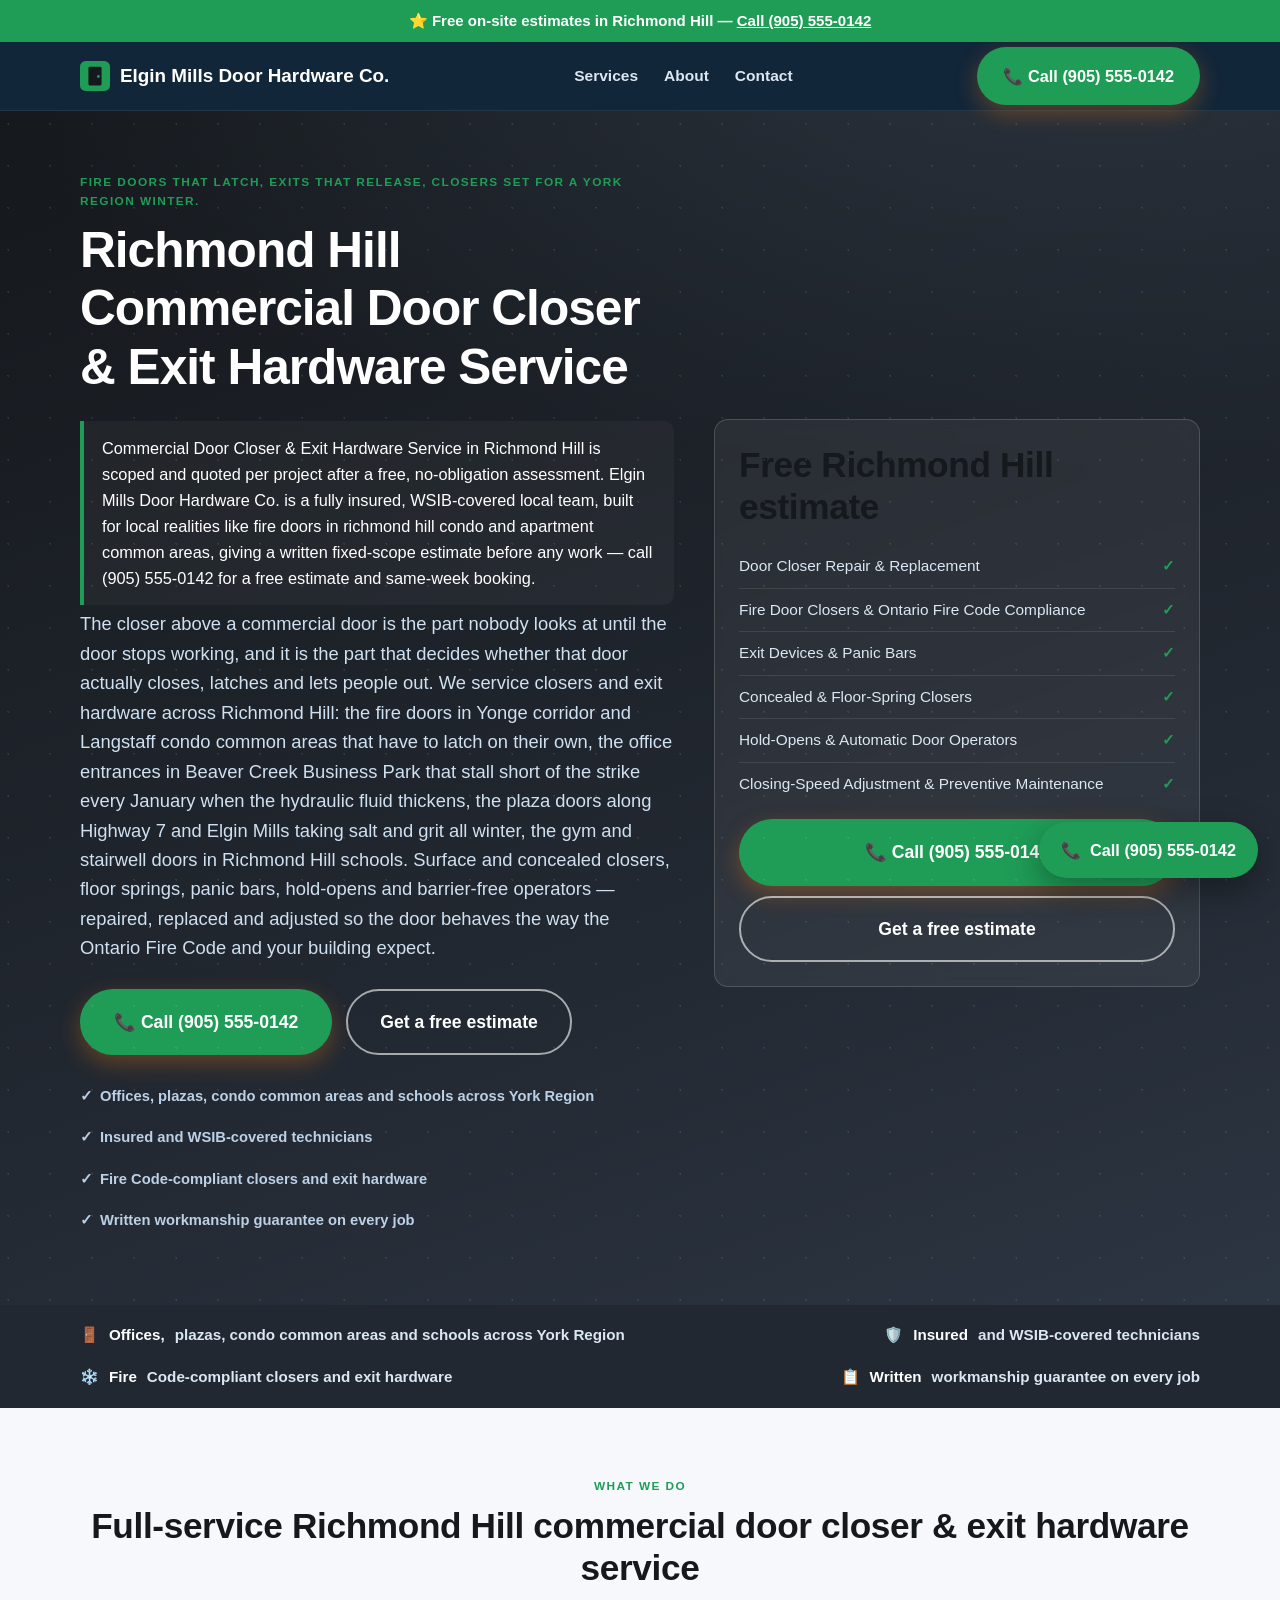
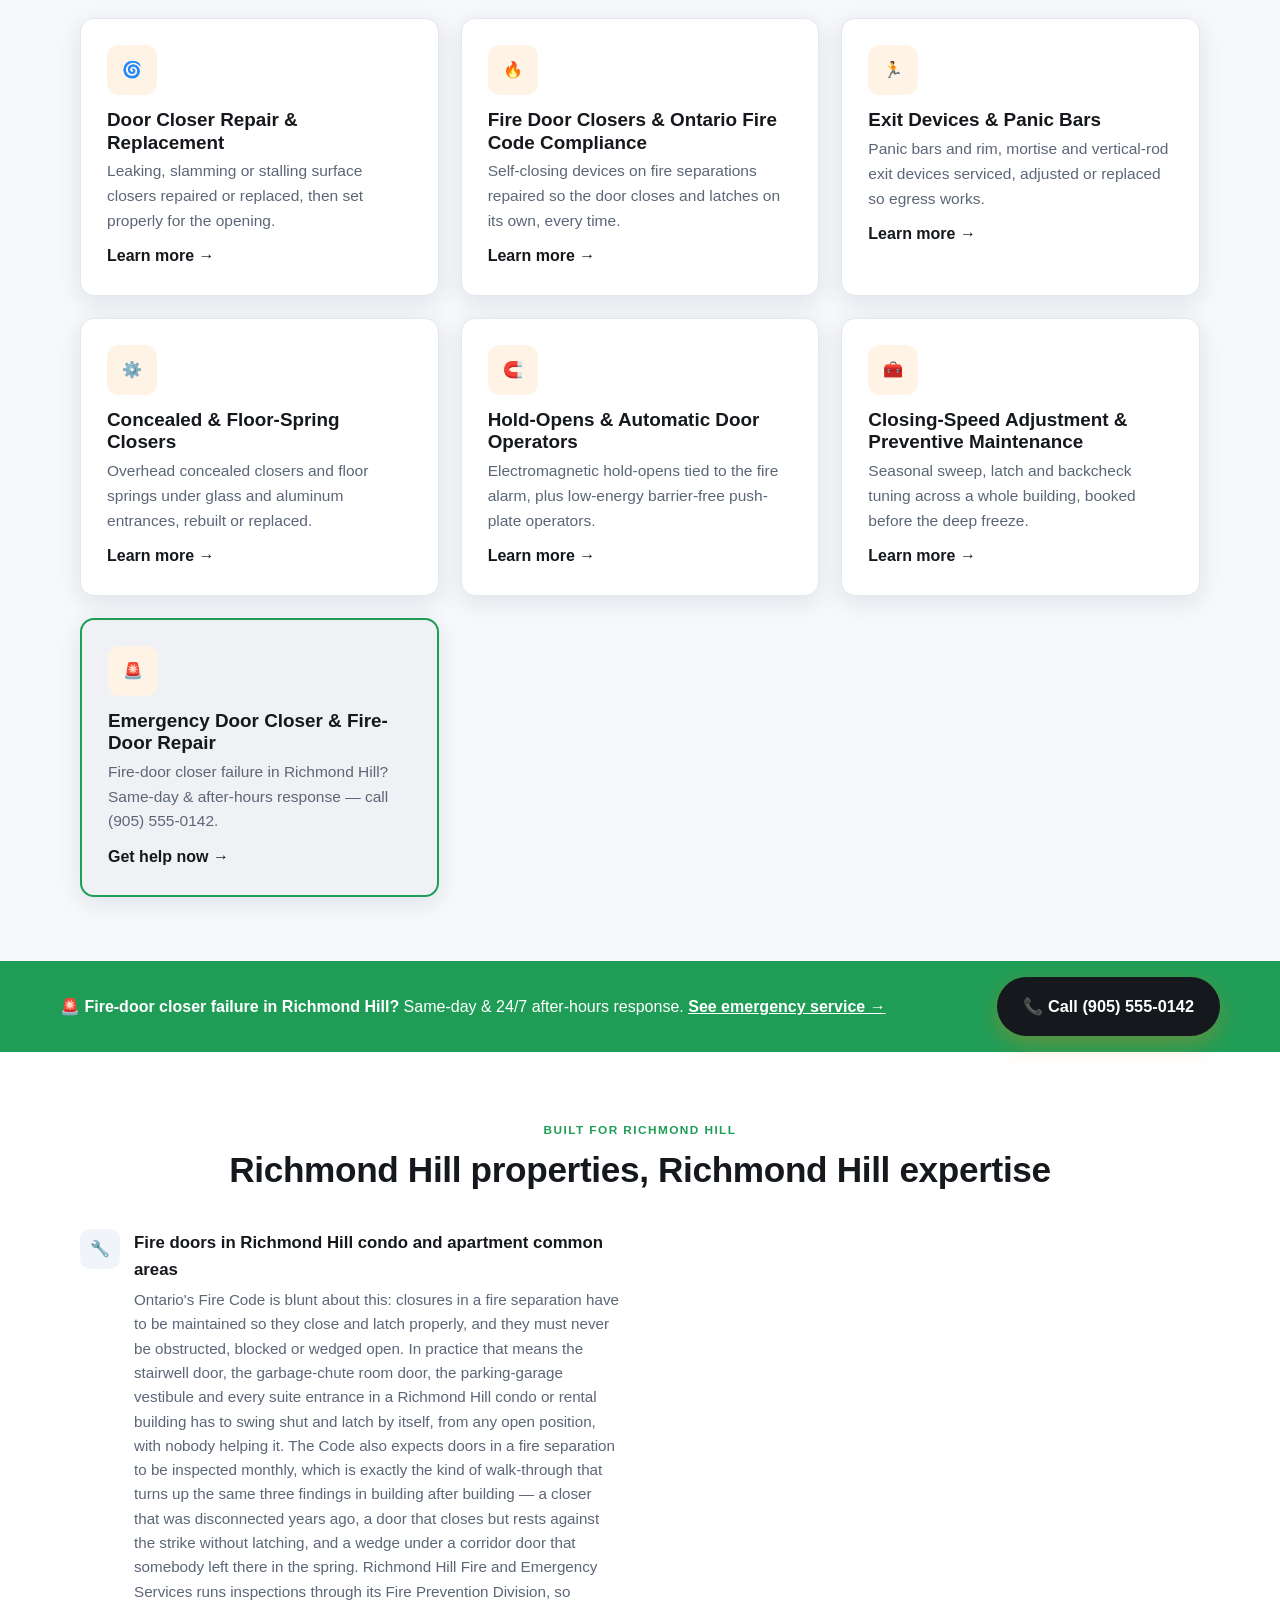
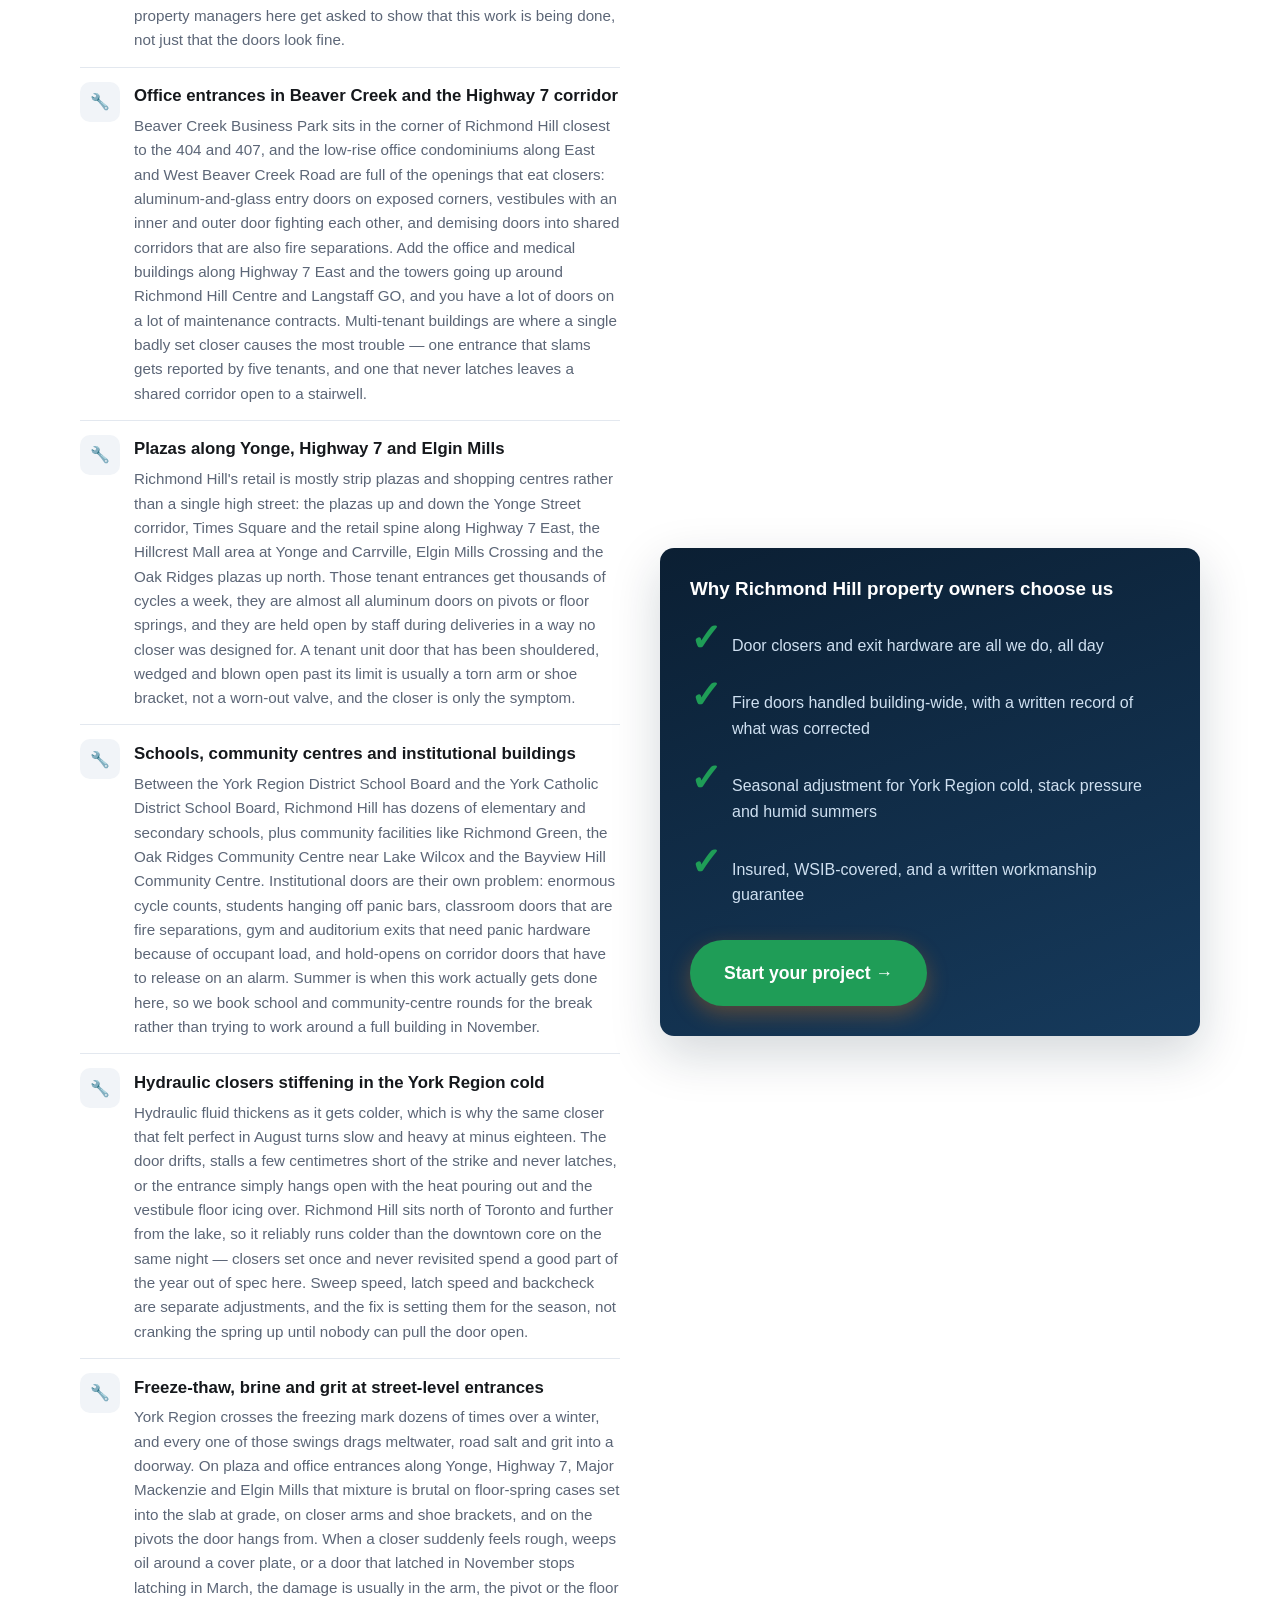
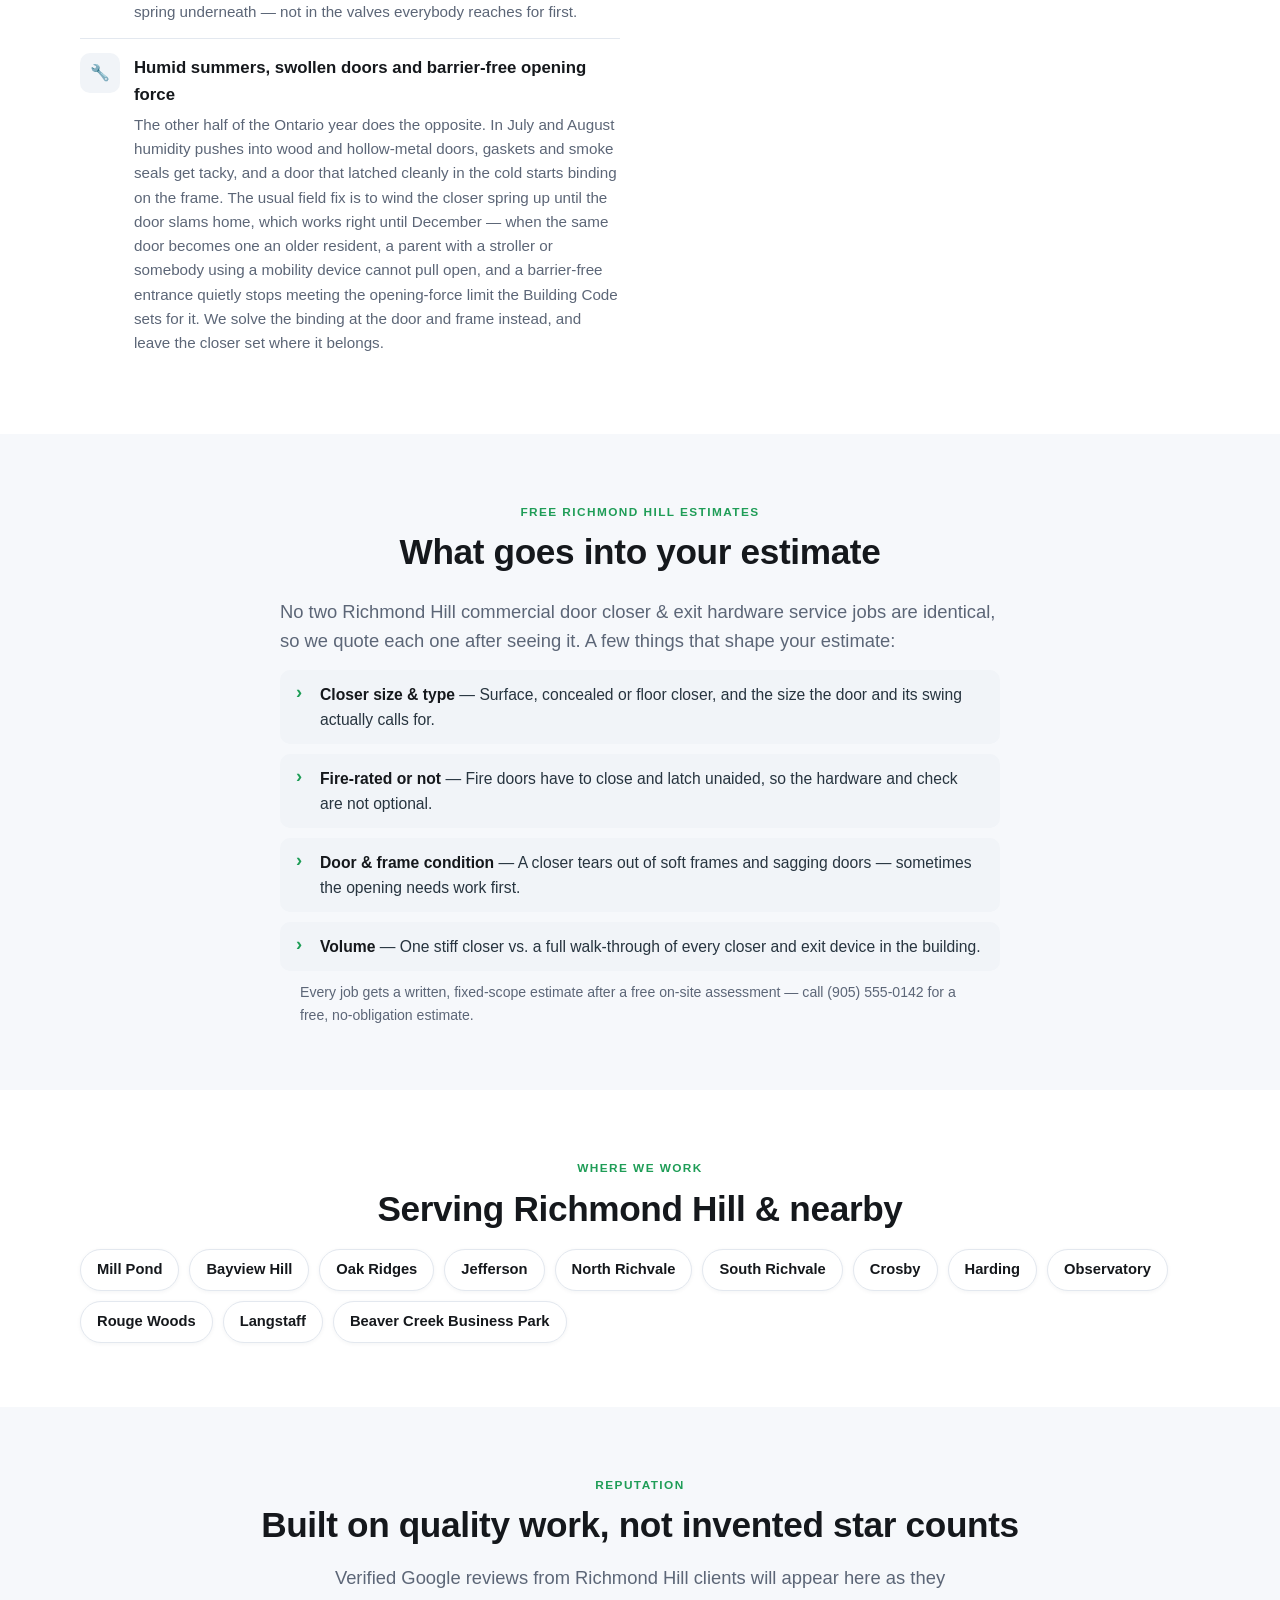
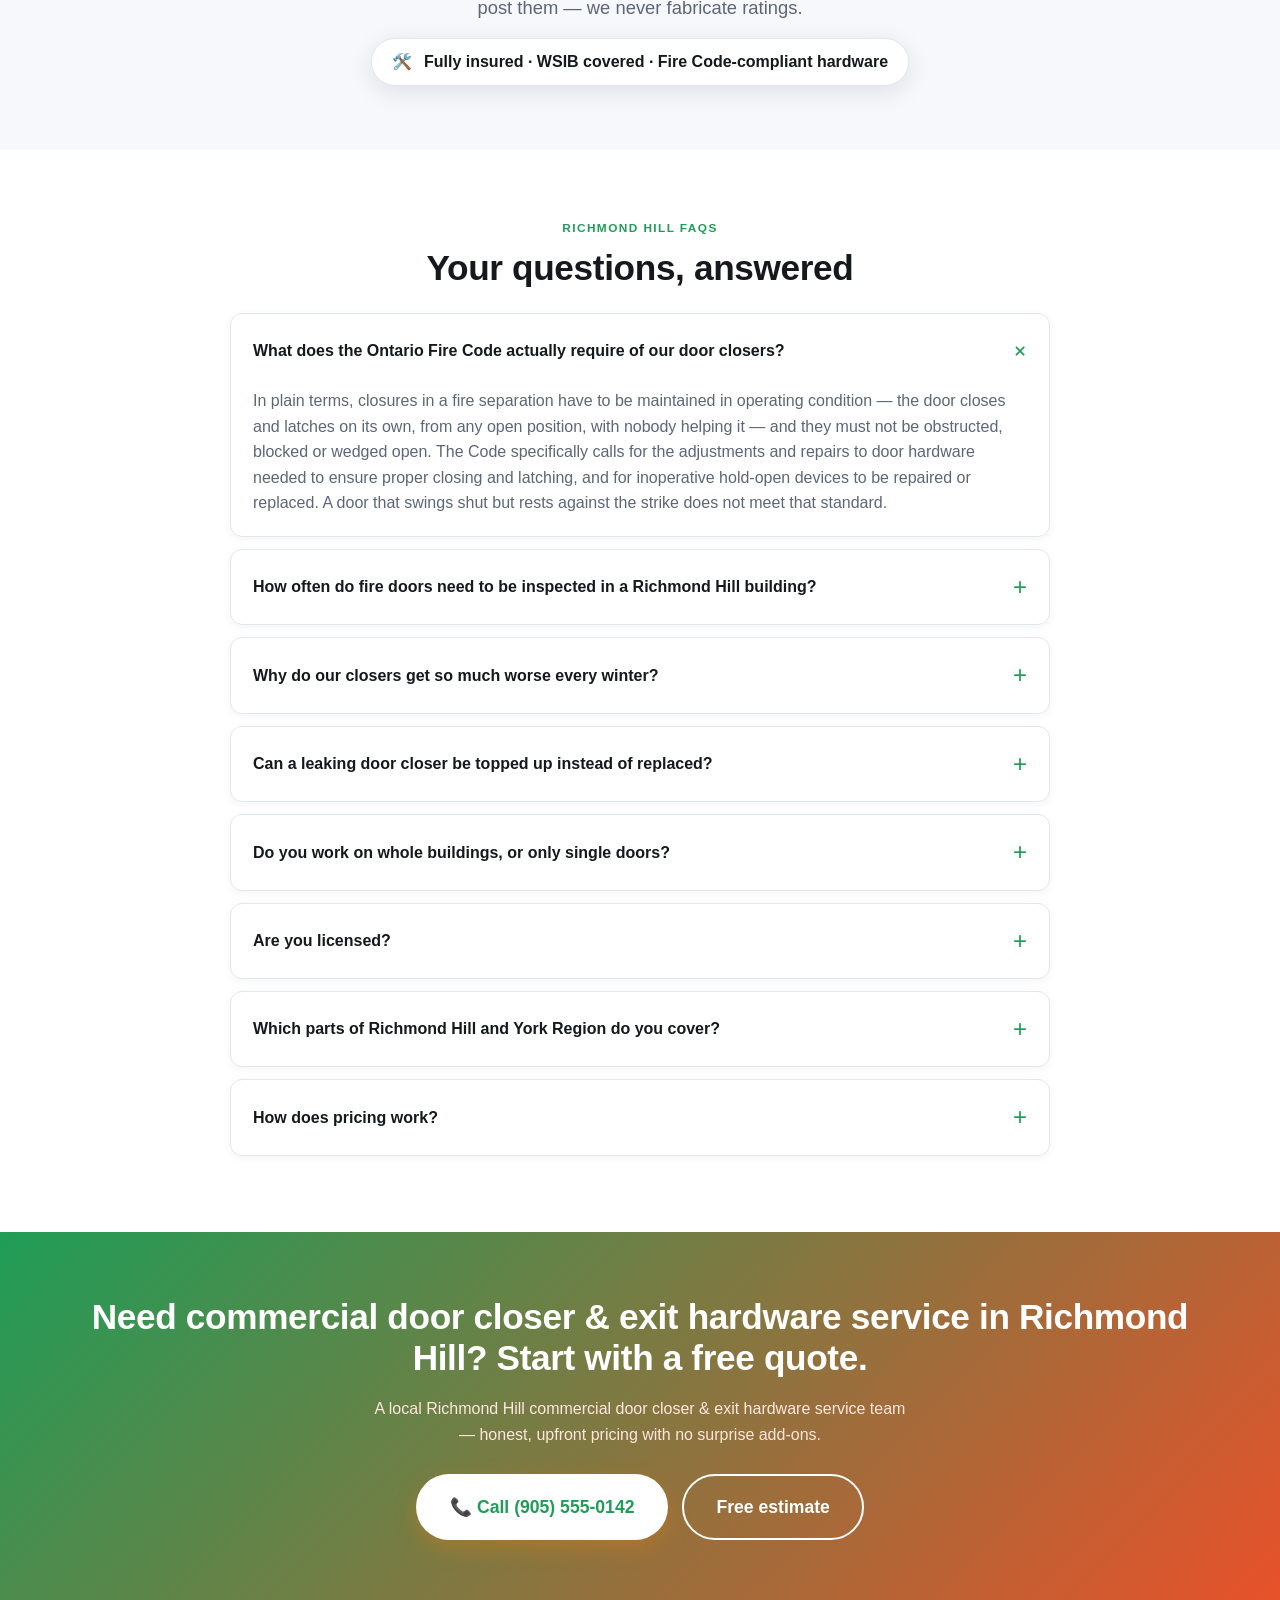
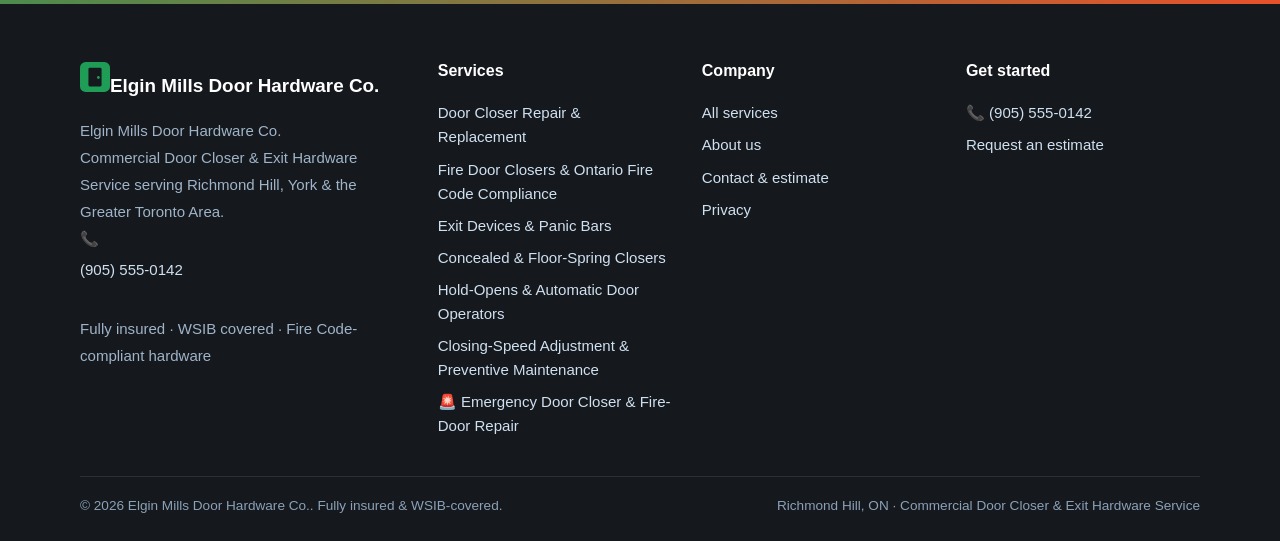
==== commit f48f03fb: "rebuild: regenerate site content" ====
--- a/index.html
+++ b/index.html
@@ -34,7 +34,7 @@
 <section class="section"><div class="wrap center"><span class="eyebrow">Reputation</span><h2>Built on quality work, not invented star counts</h2><p class="lead" style="margin:0 auto">Verified Google reviews from Richmond Hill clients will appear here as they post them — we never fabricate ratings.</p><div style="margin-top:16px"><span class="rating-badge"><span aria-hidden="true">🛠️</span> Fully insured · WSIB covered · Fire Code-compliant hardware</span></div></div></section>
 <section class="section alt"><div class="wrap center"><span class="eyebrow">Richmond Hill FAQs</span><h2>Your questions, answered</h2></div><div class="wrap" style="margin-top:24px"><div class="faq" style="max-width:820px;margin:0 auto"><details open><summary>What does the Ontario Fire Code actually require of our door closers?</summary><p>In plain terms, closures in a fire separation have to be maintained in operating condition — the door closes and latches on its own, from any open position, with nobody helping it — and they must not be obstructed, blocked or wedged open. The Code specifically calls for the adjustments and repairs to door hardware needed to ensure proper closing and latching, and for inoperative hold-open devices to be repaired or replaced. A door that swings shut but rests against the strike does not meet that standard.</p></details><details><summary>How often do fire doors need to be inspected in a Richmond Hill building?</summary><p>The Fire Code expects doors in a fire separation to be checked monthly, with the surrounding area kept clear of anything that would interfere with the door operating freely. Most property managers here have staff do the monthly walk and bring us in for a professional round twice a year, so what gets found actually gets corrected and documented.</p></details><details><summary>Why do our closers get so much worse every winter?</summary><p>Hydraulic fluid thickens as it cools, so the closer that felt right in August moves slowly at minus eighteen and often stops short of the latch. Richmond Hill runs colder than the lakeshore on the same night, and in taller buildings winter stack pressure adds to it by pushing and pulling on stairwell doors. Both are fixed with seasonal adjustment, not with a heavier spring nobody can pull against.</p></details><details><summary>Can a leaking door closer be topped up instead of replaced?</summary><p>No. Closers are sealed hydraulic units with no fill port, so once the fluid is lost the body has to be replaced. Leaking closers either slam hard enough to damage the door and frame or stall short of the latch, which on a fire door is a compliance problem as well as an annoyance.</p></details><details><summary>Do you work on whole buildings, or only single doors?</summary><p>Both, but building-wide is where we do our best work. Condo and apartment towers, schools, plazas and office floors get far more out of one scheduled pass over every opening than out of a string of separate call-outs, and you get a written list of what was adjusted and what still needs parts.</p></details><details><summary>Are you licensed?</summary><p>Ontario does not issue a provincial trade licence for door hardware work, so nobody in this trade legitimately holds one and we will never show you a number that does not exist. What we can show you is real: liability insurance, WSIB coverage, and a written workmanship guarantee on everything we install and repair.</p></details><details><summary>Which parts of Richmond Hill and York Region do you cover?</summary><p>All of Richmond Hill — the Yonge Street corridor and Mill Pond, Bayview Hill and Observatory, Crosby and Harding, Rouge Woods and Langstaff, Beaver Creek Business Park, Jefferson and Oak Ridges — plus neighbouring York Region municipalities and the wider Greater Toronto Area. Call and we will confirm scheduling for your address.</p></details><details><summary>How does pricing work?</summary><p>Every job starts with a free, no-obligation assessment and one written, fixed-scope estimate before any work begins. The number we quote is the number you pay, with no surprise add-ons, and we tell you upfront when a closer only needs adjusting rather than replacing.</p></details></div></div></section>
 <section class="section cta-band"><div class="wrap"><h2>Need commercial door closer &amp; exit hardware service in Richmond Hill? Start with a free quote.</h2><p>A local Richmond Hill commercial door closer &amp; exit hardware service team — honest, upfront pricing with no surprise add-ons.</p><div class="hero-cta" style="justify-content:center"><a class="btn btn-call btn-lg" href="tel:+19055550142">📞 Call (905) 555-0142</a><a class="btn btn-ghost btn-lg" href="/contact/" data-book>Free estimate</a></div></div></section></main><footer class="site"><div class="wrap"><div class="cols">
-<div><a class="brand" href="/" aria-label="Elgin Mills Door Hardware Co. home"><svg width="30" height="30" viewBox="0 0 32 32" fill="none" aria-hidden="true"><rect width="32" height="32" rx="6" fill="#1f9d57"/><rect x="9" y="6" width="14" height="20" rx="1.5" fill="#15181c"/><circle cx="19.6" cy="16.5" r="1.5" fill="#1f9d57"/></svg>Elgin Mills Door Hardware Co.</a><address class="nap" style="font-style:normal">Elgin Mills Door Hardware Co.<br>Commercial Door Closer &amp; Exit Hardware Service serving Richmond Hill, York &amp; the Greater Toronto Area.<br>📞 <a href="tel:+19055550142" style="display:inline">(905) 555-0142</a><br>Fully insured · WSIB covered · Fire Code-compliant hardware</address></div>
+<div><a class="brand" href="/" aria-label="Elgin Mills Door Hardware Co. home"><svg width="30" height="30" viewBox="0 0 32 32" fill="none" aria-hidden="true"><rect width="32" height="32" rx="6" fill="#1f9d57"/><rect x="9" y="6" width="14" height="20" rx="1.5" fill="#15181c"/><circle cx="19.6" cy="16.5" r="1.5" fill="#1f9d57"/></svg>Elgin Mills Door Hardware Co.</a><address class="nap" style="font-style:normal">Elgin Mills Door Hardware Co.<br>Commercial Door Closer &amp; Exit Hardware Service serving Richmond Hill, York &amp; the Greater Toronto Area.<br>📞 <a href="tel:+19055550142">(905) 555-0142</a><br>Fully insured · WSIB covered · Fire Code-compliant hardware</address></div>
 <div><h4>Services</h4><a href="/services/door-closer-repair-replacement/">Door Closer Repair &amp; Replacement</a><a href="/services/fire-door-closers-fire-code/">Fire Door Closers &amp; Ontario Fire Code Compliance</a><a href="/services/exit-devices-panic-bars/">Exit Devices &amp; Panic Bars</a><a href="/services/concealed-floor-spring-closers/">Concealed &amp; Floor-Spring Closers</a><a href="/services/hold-opens-automatic-operators/">Hold-Opens &amp; Automatic Door Operators</a><a href="/services/cold-weather-closer-adjustment/">Closing-Speed Adjustment &amp; Preventive Maintenance</a><a href="/services/emergency-door-closer-repair/">🚨 Emergency Door Closer &amp; Fire-Door Repair</a></div>
 <div><h4>Company</h4><a href="/services/">All services</a><a href="/about/">About us</a><a href="/contact/">Contact &amp; estimate</a><a href="/privacy/">Privacy</a></div>
 <div><h4>Get started</h4><a href="tel:+19055550142">📞 (905) 555-0142</a><a href="/contact/" data-book>Request an estimate</a></div>
--- a/css/styles.css
+++ b/css/styles.css
@@ -364,6 +364,31 @@
   .hero-cta .btn{flex:1 1 100%;justify-content:center}
 }
 
+/* ---------- Touch-target sizing (mobile / coarse pointers) ----------
+   Measured on a live page at 375px: the header phone link — the primary conversion CTA on every page —
+   was 141x20 CSS px, the hamburger 35x36, footer links 335x32 and service chips 42px tall. Lighthouse
+   flags anything under ~48x48 with 8px spacing as "tap targets are not sized appropriately", and on a
+   call-first site paid for by the click, a 20px-tall phone link is a lead-loss bug, not a polish item.
+   Padding-only, so nothing reflows horizontally; min-height + inline-flex centring rather than fixed
+   heights, so long labels still wrap.
+   Gated on EITHER a coarse pointer OR the 880px breakpoint the rest of this file already uses. Width is
+   the reliable half: `pointer: coarse` does NOT match in headless Chrome (verified — it reported a fine
+   pointer on a 375px viewport), so a coarse-only gate would have been untestable here and could silently
+   no-op on any browser that reports the pointer oddly. Desktop mouse users above 880px are unaffected. */
+@media (pointer: coarse), (max-width: 880px) {
+  /* .callstrip a is THE phone CTA — the top strip on every page. It measured 141x20 live. */
+  .callstrip a, .nav-phone { display: inline-flex; align-items: center; min-height: 44px; padding: 0 6px; }
+  .menu-btn { min-width: 44px; min-height: 44px; align-items: center; justify-content: center; }
+  .brand { min-height: 44px; display: inline-flex; align-items: center; }
+  footer.site a { min-height: 44px; display: flex; align-items: center; padding: 4px 0; }
+  address.nap a { min-height: 44px; display: inline-flex; align-items: center; }
+  .chip { min-height: 44px; display: inline-flex; align-items: center; }
+  .callbar a { min-height: 48px; }
+  .crumbs a { display: inline-block; padding: 13px 4px; }
+}
+/* the 880px block earlier sets .menu-btn{display:block}; inline-flex is what centres the glyph in the 44px box */
+@media (max-width: 880px) { .menu-btn { display: inline-flex } }
+
 :root{--red:#1f9d57;--red-dark:#1f9d57;--amber:#1f9d57;--accent:#1f9d57}
 .callstrip{background:linear-gradient(90deg,#1f9d57,#1f9d57);color:#fff;text-align:center;font-weight:700;padding:9px 16px;font-size:.94rem}.callstrip a{color:#fff;text-decoration:underline;font-weight:800}.fab-call{position:fixed;right:22px;bottom:22px;z-index:60;display:inline-flex;align-items:center;gap:9px;background:var(--red);color:#fff;font-weight:800;padding:15px 22px;border-radius:999px;box-shadow:0 12px 34px rgba(0,0,0,.35);text-decoration:none;animation:fabp 2.4s infinite}@keyframes fabp{0%{box-shadow:0 0 0 0 rgba(0,0,0,.4)}70%{box-shadow:0 0 0 18px rgba(0,0,0,0)}100%{box-shadow:0 0 0 0 rgba(0,0,0,0)}}@media(max-width:880px){.fab-call{display:none}}
 .answer-capsule{max-width:66ch;margin:14px 0 4px;padding:14px 18px;border-left:4px solid var(--accent);background:rgba(127,127,127,.08);border-radius:0 10px 10px 0;font-size:1.02rem;line-height:1.6}
--- a/css/styles.css
+++ b/css/styles.css
@@ -364,6 +364,31 @@
   .hero-cta .btn{flex:1 1 100%;justify-content:center}
 }
 
+/* ---------- Touch-target sizing (mobile / coarse pointers) ----------
+   Measured on a live page at 375px: the header phone link — the primary conversion CTA on every page —
+   was 141x20 CSS px, the hamburger 35x36, footer links 335x32 and service chips 42px tall. Lighthouse
+   flags anything under ~48x48 with 8px spacing as "tap targets are not sized appropriately", and on a
+   call-first site paid for by the click, a 20px-tall phone link is a lead-loss bug, not a polish item.
+   Padding-only, so nothing reflows horizontally; min-height + inline-flex centring rather than fixed
+   heights, so long labels still wrap.
+   Gated on EITHER a coarse pointer OR the 880px breakpoint the rest of this file already uses. Width is
+   the reliable half: `pointer: coarse` does NOT match in headless Chrome (verified — it reported a fine
+   pointer on a 375px viewport), so a coarse-only gate would have been untestable here and could silently
+   no-op on any browser that reports the pointer oddly. Desktop mouse users above 880px are unaffected. */
+@media (pointer: coarse), (max-width: 880px) {
+  /* .callstrip a is THE phone CTA — the top strip on every page. It measured 141x20 live. */
+  .callstrip a, .nav-phone { display: inline-flex; align-items: center; min-height: 44px; padding: 0 6px; }
+  .menu-btn { min-width: 44px; min-height: 44px; align-items: center; justify-content: center; }
+  .brand { min-height: 44px; display: inline-flex; align-items: center; }
+  footer.site a { min-height: 44px; display: flex; align-items: center; padding: 4px 0; }
+  address.nap a { min-height: 44px; display: inline-flex; align-items: center; }
+  .chip { min-height: 44px; display: inline-flex; align-items: center; }
+  .callbar a { min-height: 48px; }
+  .crumbs a { display: inline-block; padding: 13px 4px; }
+}
+/* the 880px block earlier sets .menu-btn{display:block}; inline-flex is what centres the glyph in the 44px box */
+@media (max-width: 880px) { .menu-btn { display: inline-flex } }
+
 :root{--red:#1f9d57;--red-dark:#1f9d57;--amber:#1f9d57;--accent:#1f9d57}
 .callstrip{background:linear-gradient(90deg,#1f9d57,#1f9d57);color:#fff;text-align:center;font-weight:700;padding:9px 16px;font-size:.94rem}.callstrip a{color:#fff;text-decoration:underline;font-weight:800}.fab-call{position:fixed;right:22px;bottom:22px;z-index:60;display:inline-flex;align-items:center;gap:9px;background:var(--red);color:#fff;font-weight:800;padding:15px 22px;border-radius:999px;box-shadow:0 12px 34px rgba(0,0,0,.35);text-decoration:none;animation:fabp 2.4s infinite}@keyframes fabp{0%{box-shadow:0 0 0 0 rgba(0,0,0,.4)}70%{box-shadow:0 0 0 18px rgba(0,0,0,0)}100%{box-shadow:0 0 0 0 rgba(0,0,0,0)}}@media(max-width:880px){.fab-call{display:none}}
 .answer-capsule{max-width:66ch;margin:14px 0 4px;padding:14px 18px;border-left:4px solid var(--accent);background:rgba(127,127,127,.08);border-radius:0 10px 10px 0;font-size:1.02rem;line-height:1.6}
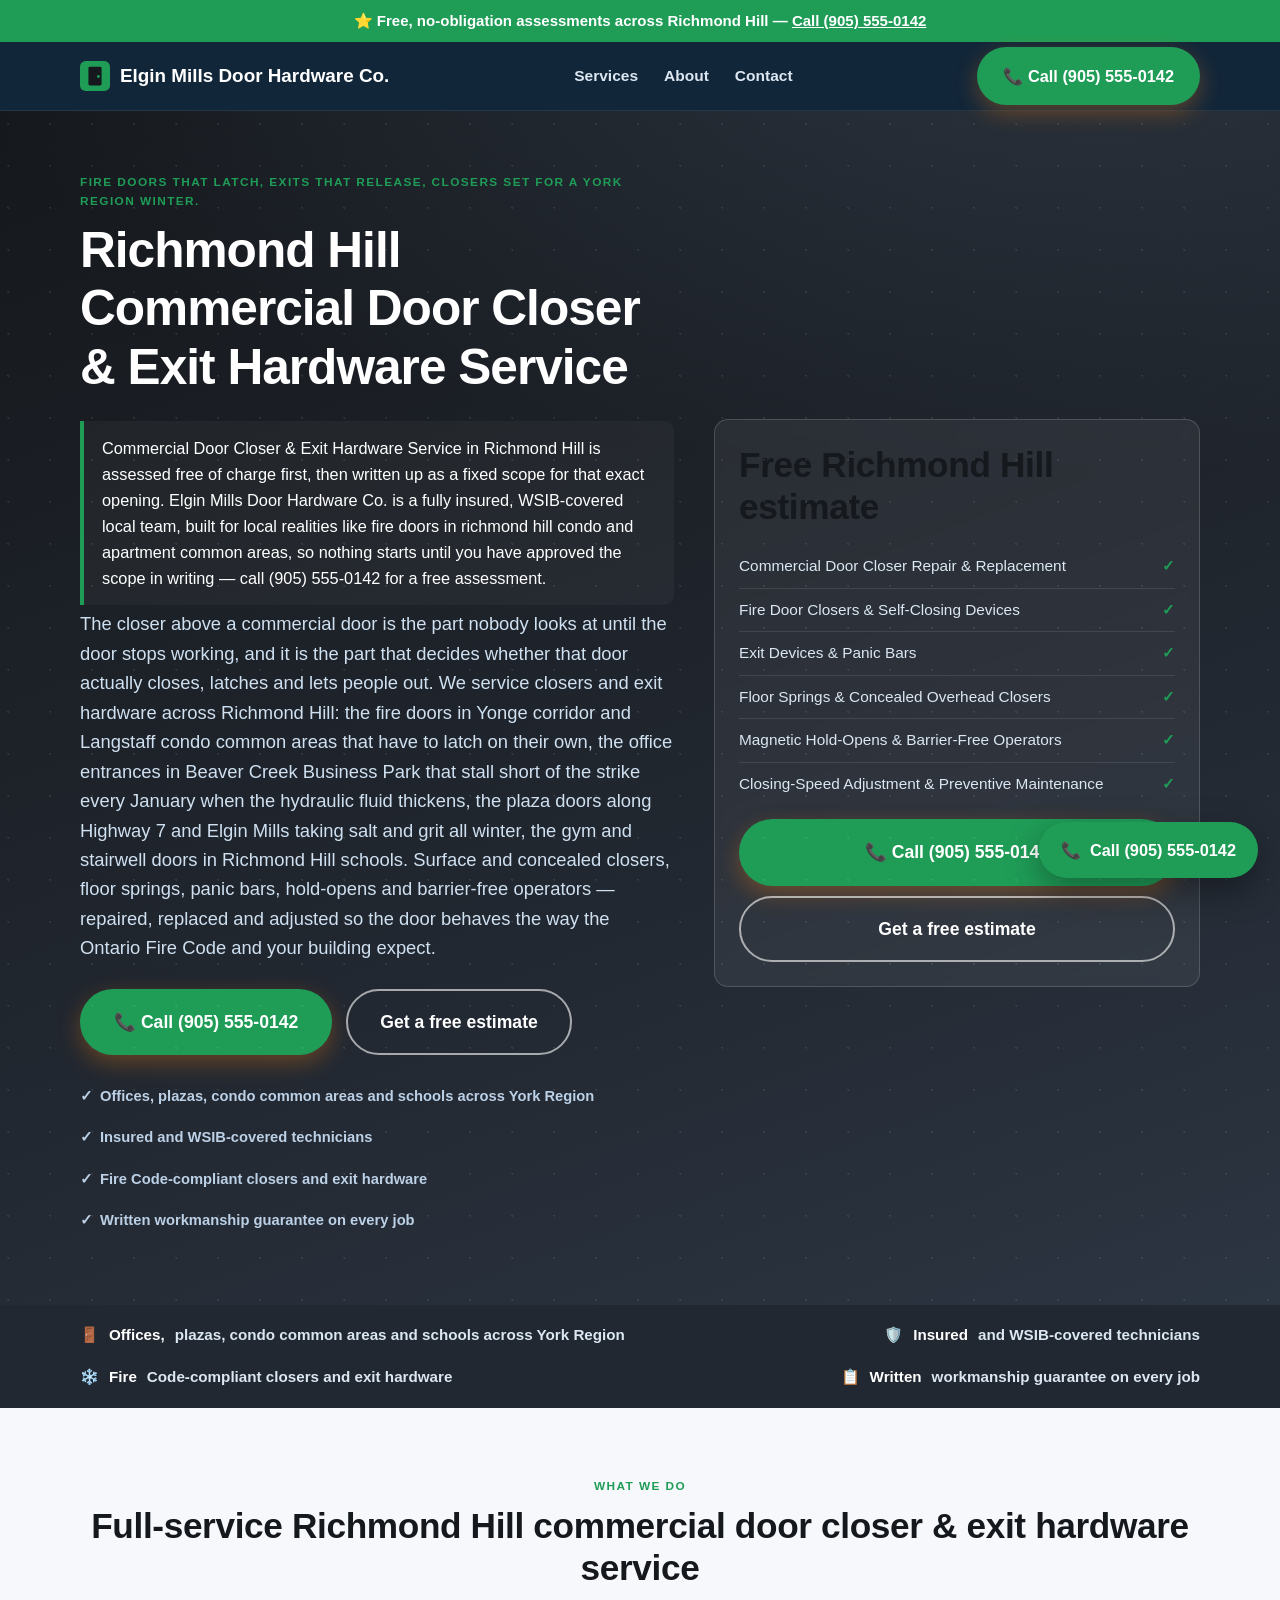
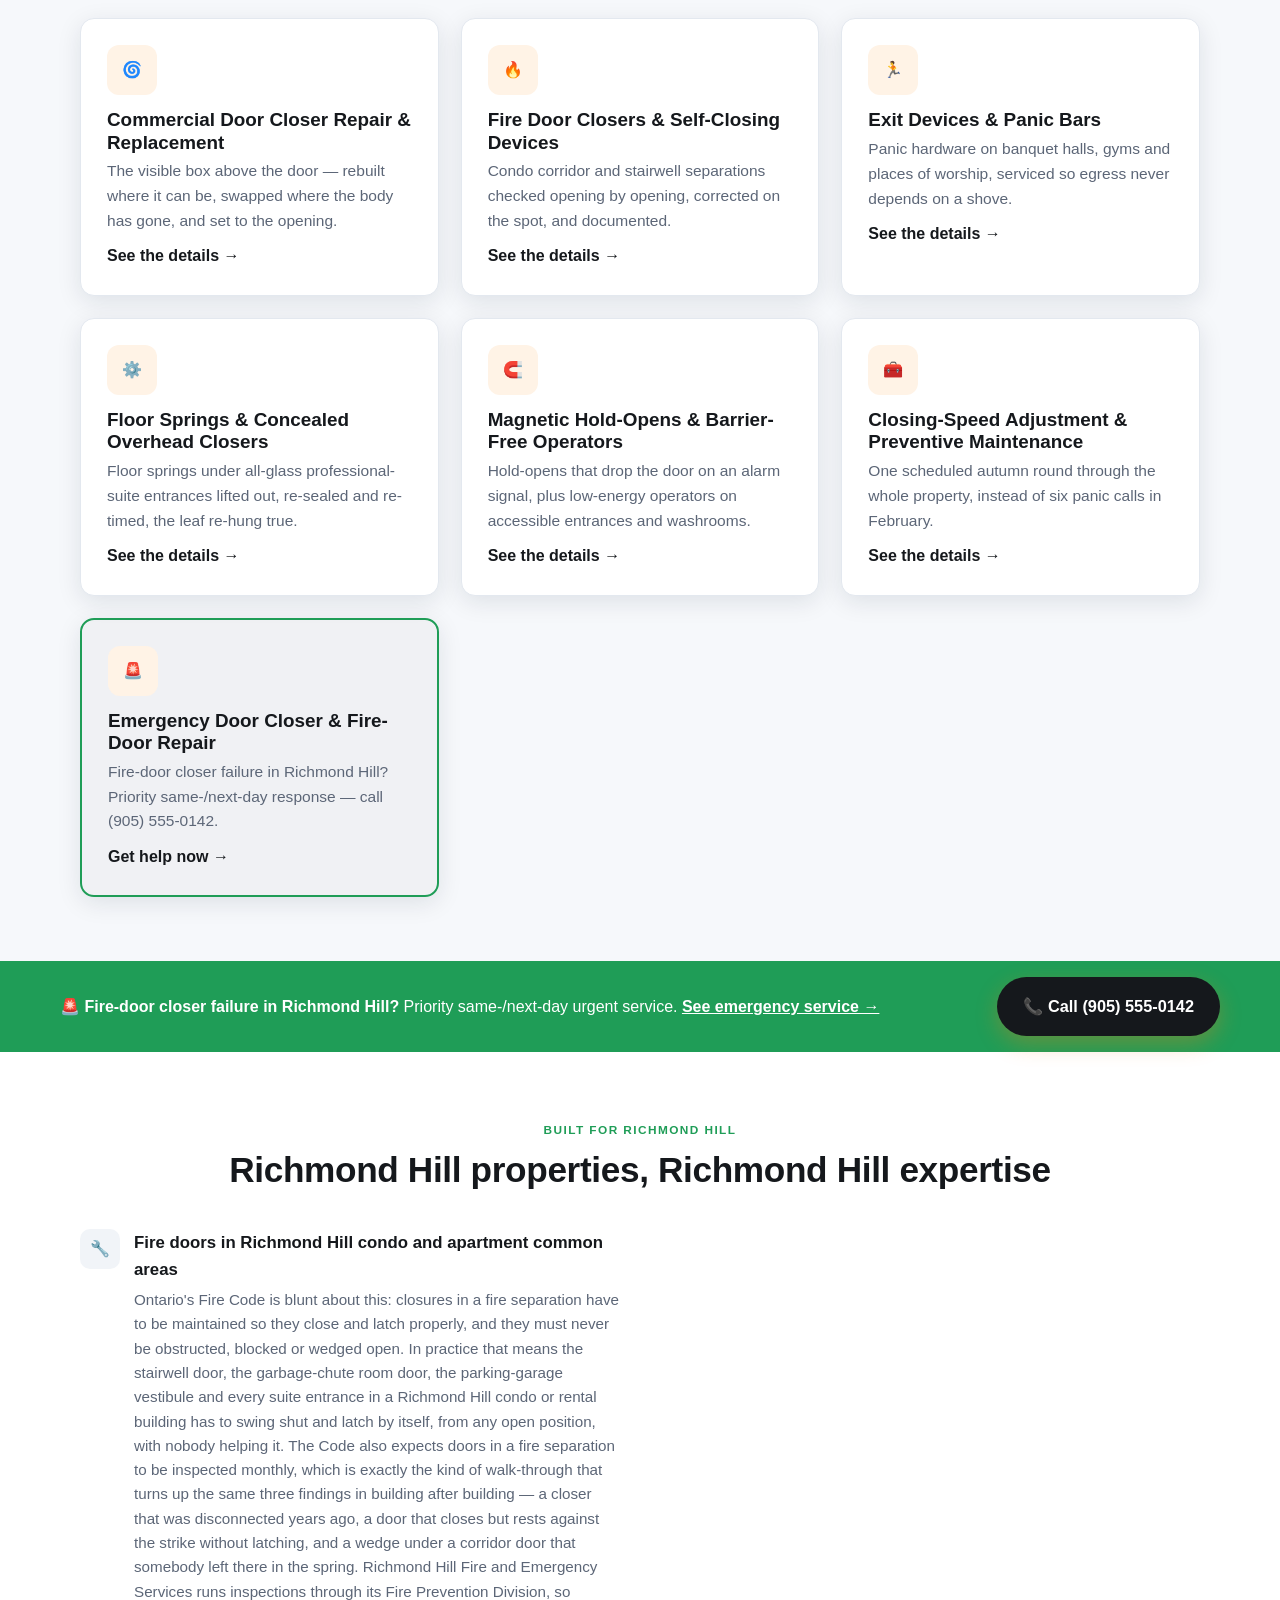
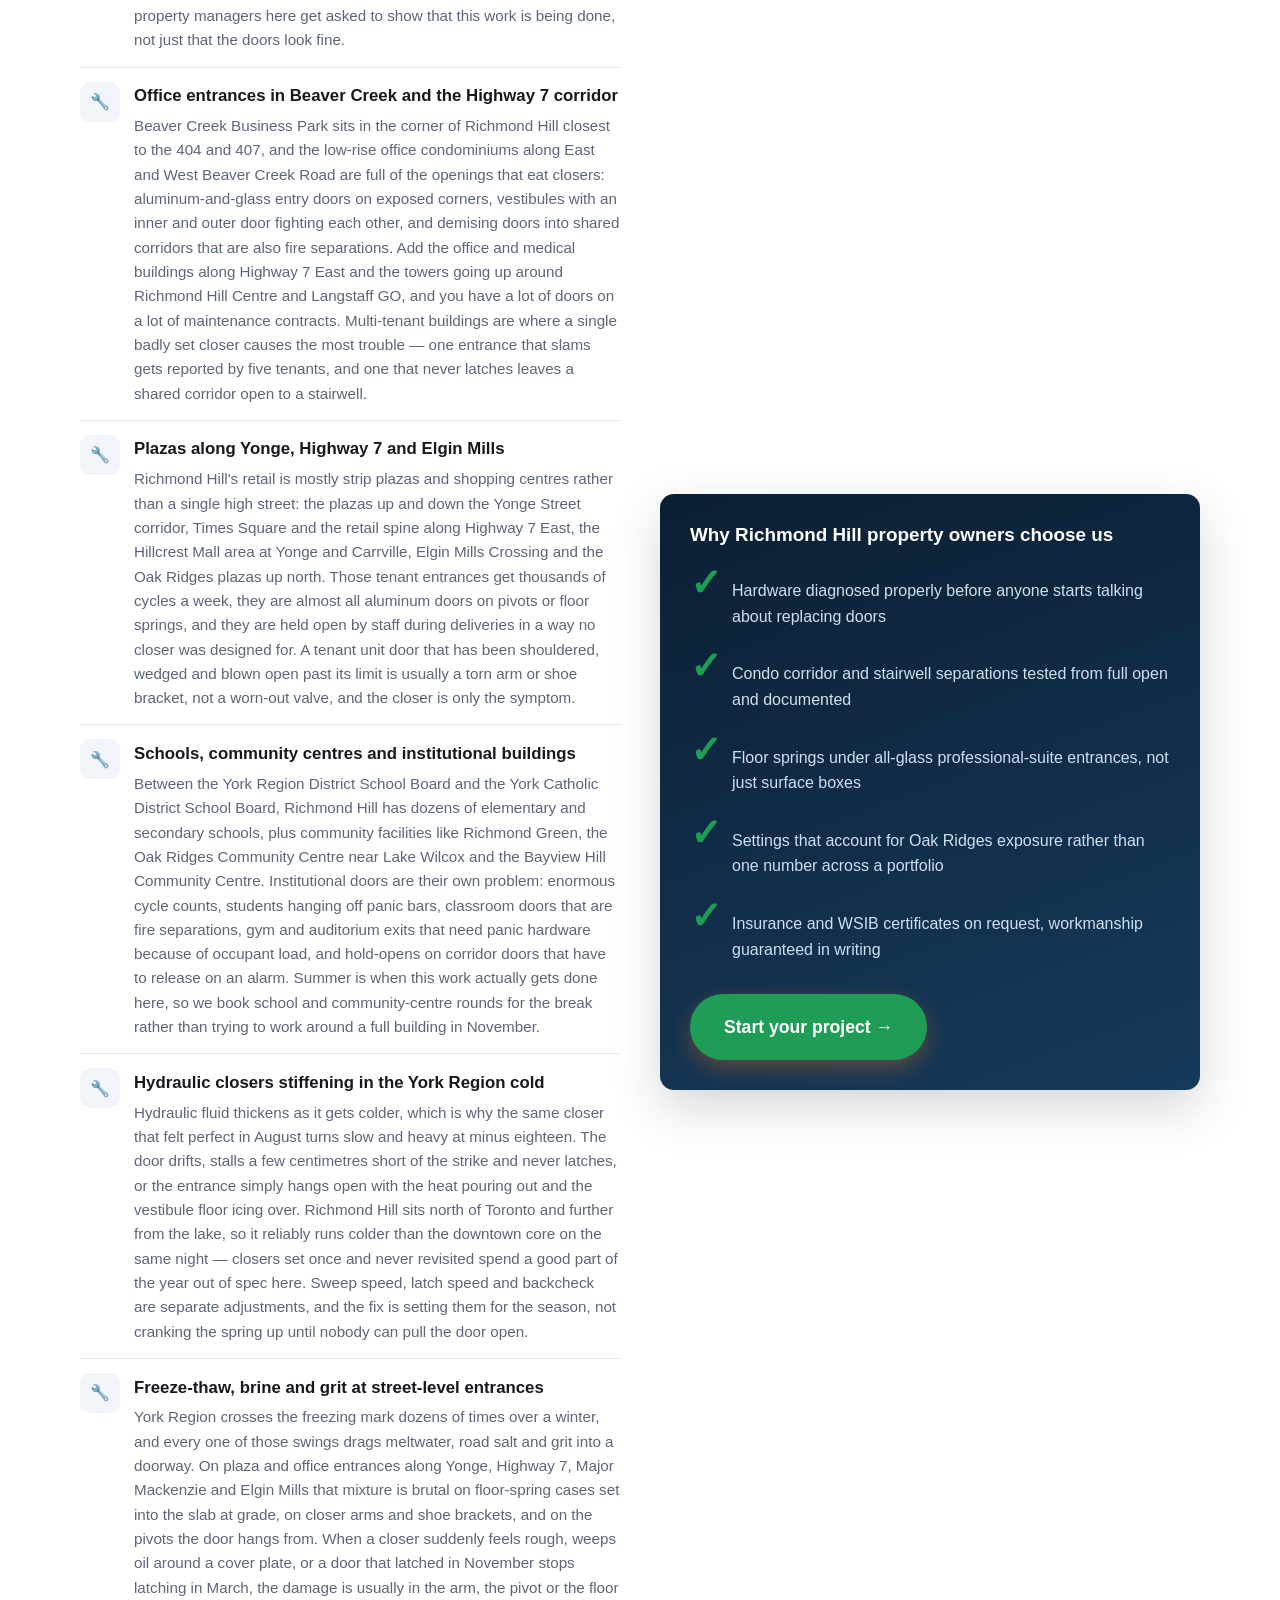
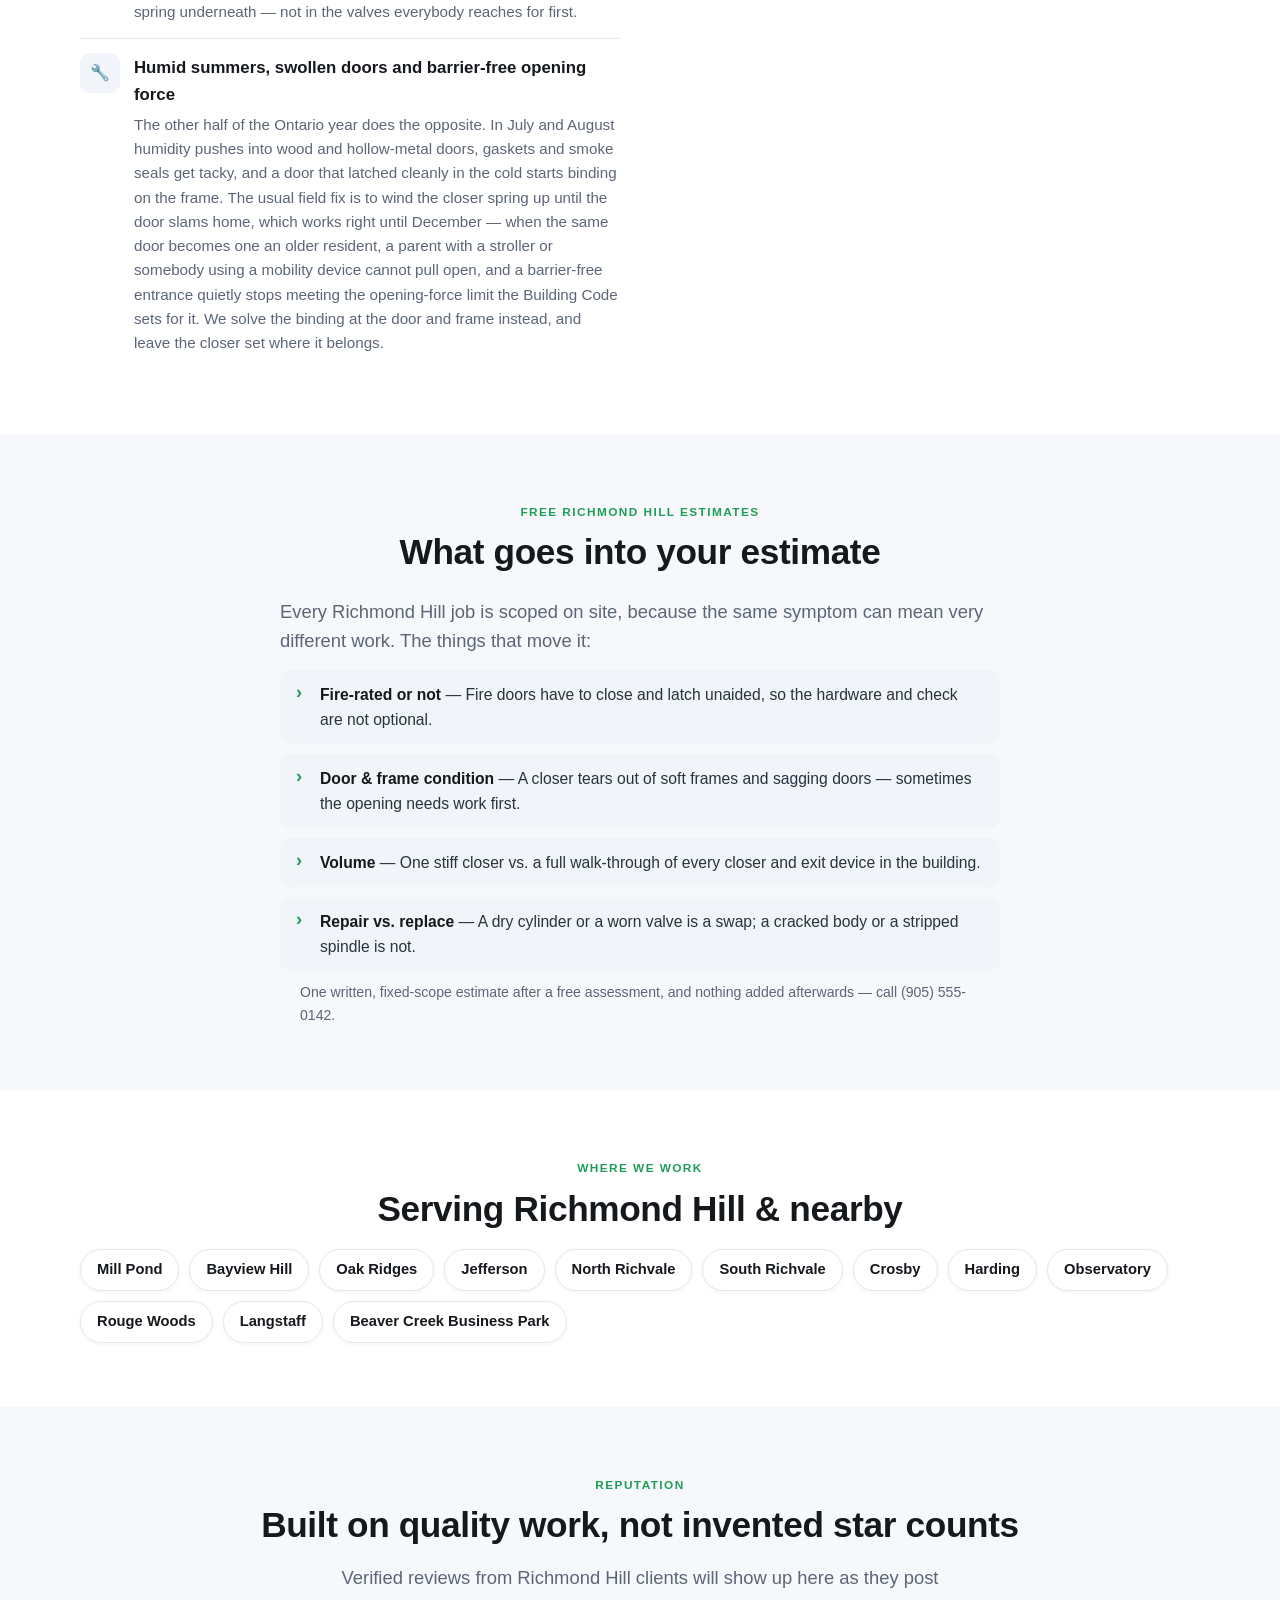
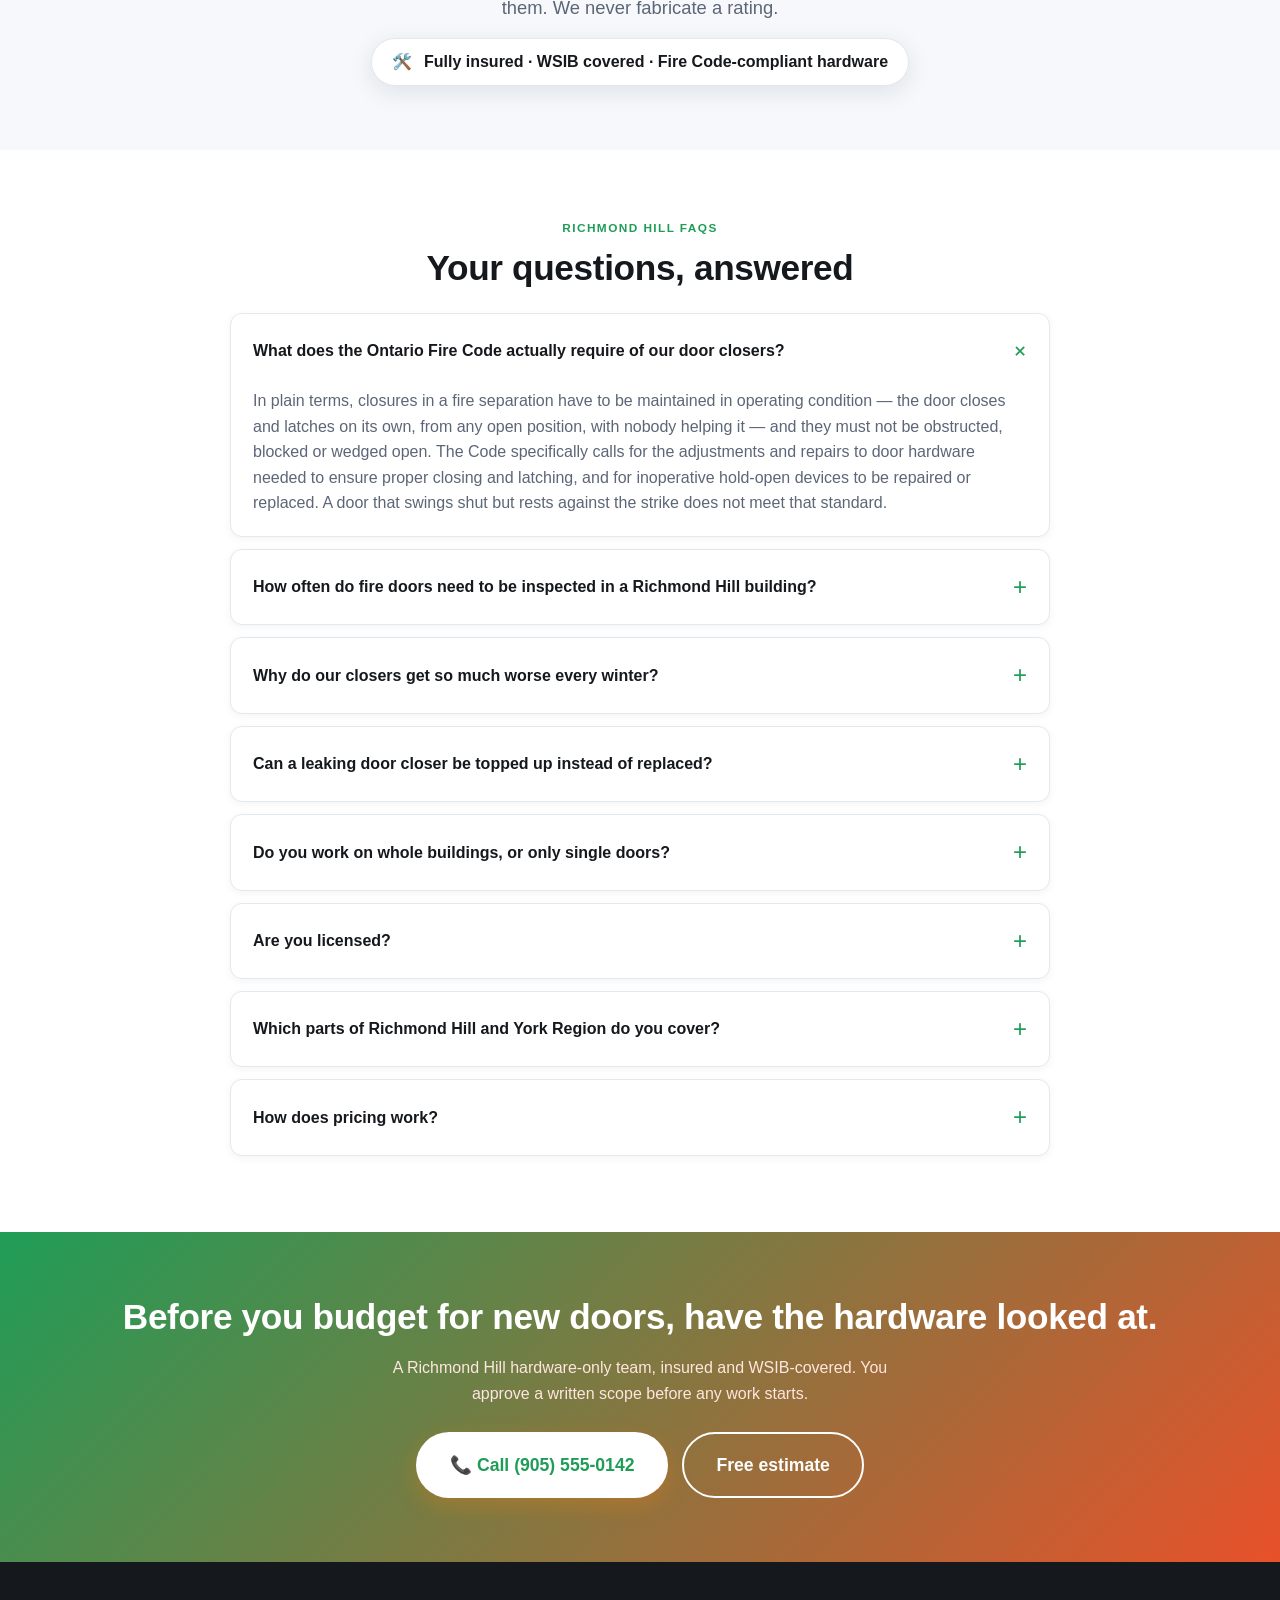
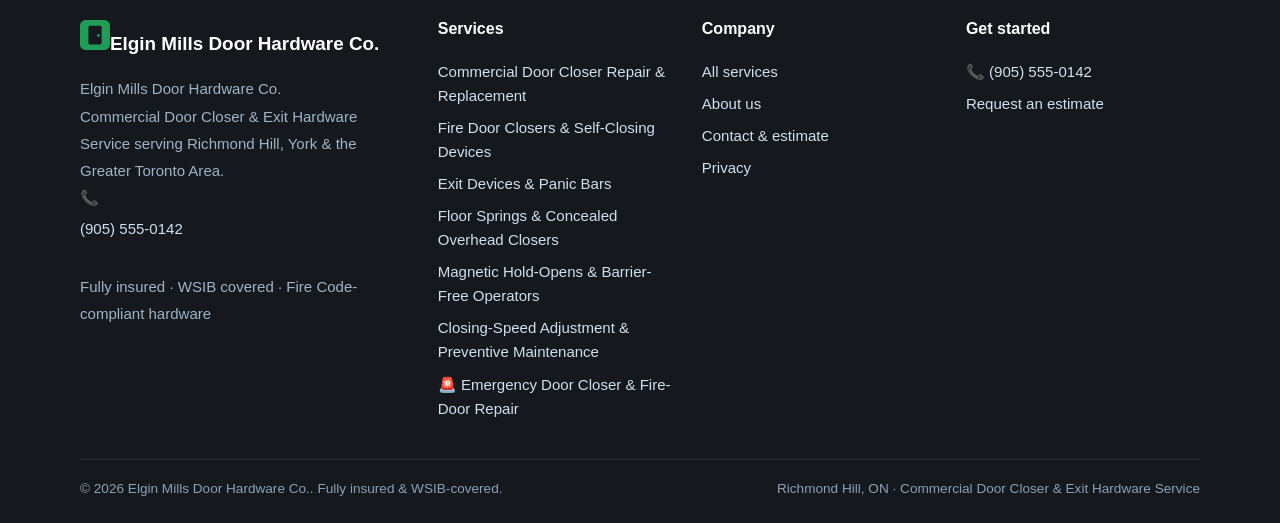
==== commit df583ba9: "rebuild: regenerate site content" ====
--- a/index.html
+++ b/index.html
@@ -9,33 +9,33 @@
 <meta name="twitter:card" content="summary_large_image"><meta name="twitter:title" content="Richmond Hill Commercial Door Closer &amp; Exit Hardware"><meta name="twitter:description" content="Richmond Hill commercial door closer and exit hardware — fire door closers, panic bars, hold-opens, cold-weather adjustment. Free estimate: (905) 555-0142."><meta name="twitter:image" content="https://www.richmondhilldoorcloser.com/assets/og.png">
 <link rel="icon" href="/assets/favicon.svg" type="image/svg+xml"><link rel="icon" href="/favicon.ico" sizes="32x32"><link rel="apple-touch-icon" href="/assets/apple-touch-icon.png">
 <link rel="preload" href="/css/styles.css" as="style"><link rel="stylesheet" href="/css/styles.css">
-<script type="application/ld+json">{"@context":"https://schema.org","@graph":[{"@type":"Organization","@id":"https://www.richmondhilldoorcloser.com/#org","name":"Elgin Mills Door Hardware Co.","url":"https://www.richmondhilldoorcloser.com/","logo":"https://www.richmondhilldoorcloser.com/assets/og.png","areaServed":{"@type":"City","name":"Richmond Hill"},"sameAs":["https://www.richmondhilldoorcloser.com/"]},{"@type":"WebSite","@id":"https://www.richmondhilldoorcloser.com/#website","url":"https://www.richmondhilldoorcloser.com/","name":"Elgin Mills Door Hardware Co.","publisher":{"@id":"https://www.richmondhilldoorcloser.com/#org"},"inLanguage":"en-CA"},{"@type":["HomeAndConstructionBusiness","LocalBusiness"],"@id":"https://www.richmondhilldoorcloser.com/#business","name":"Elgin Mills Door Hardware Co.","image":"https://www.richmondhilldoorcloser.com/assets/og.png","url":"https://www.richmondhilldoorcloser.com/","telephone":"+19055550142","paymentAccepted":"Cash, Cheque, Credit Card, Interac e-Transfer, Financing","parentOrganization":{"@id":"https://www.richmondhilldoorcloser.com/#org"},"brand":{"@id":"https://www.richmondhilldoorcloser.com/#org"},"description":"Commercial Door Closer & Exit Hardware Service in Richmond Hill, ON — Fully insured, WSIB covered, Fire Code-compliant hardware. After-hours emergency response available.","address":{"@type":"PostalAddress","addressLocality":"Richmond Hill","addressRegion":"ON","addressCountry":"CA"},"geo":{"@type":"GeoCoordinates","latitude":43.8828,"longitude":-79.4403},"areaServed":[{"@type":"City","name":"Richmond Hill"},{"@type":"GeoShape","circle":"43.8828 -79.4403 20000"}],"sameAs":["https://www.richmondhilldoorcloser.com/"],"hasMap":"https://www.google.com/maps?q=Richmond%20Hill%2C%20ON%2C%20Canada","openingHoursSpecification":[{"@type":"OpeningHoursSpecification","dayOfWeek":["Monday","Tuesday","Wednesday","Thursday","Friday"],"opens":"07:00","closes":"18:00"},{"@type":"OpeningHoursSpecification","dayOfWeek":["Saturday"],"opens":"08:00","closes":"15:00"},{"@type":"OpeningHoursSpecification","dayOfWeek":["Monday","Tuesday","Wednesday","Thursday","Friday","Saturday","Sunday"],"opens":"00:00","closes":"23:59","description":"After-hours emergency response"}],"knowsAbout":["commercial door closer & exit hardware service","door closer repair and replacement","fire door self-closing devices","exit and panic hardware","Ontario Fire Code door maintenance","cold-weather closer adjustment","door closer repair & replacement","fire door closers & ontario fire code compliance","exit devices & panic bars","concealed & floor-spring closers","hold-opens & automatic door operators","closing-speed adjustment & preventive maintenance","Richmond Hill, ON service area"],"hasOfferCatalog":{"@type":"OfferCatalog","name":"Commercial Door Closer & Exit Hardware Service in Richmond Hill, ON","itemListElement":[{"@type":"Offer","itemOffered":{"@type":"Service","name":"Door Closer Repair & Replacement (Richmond Hill)","areaServed":{"@type":"City","name":"Richmond Hill"}}},{"@type":"Offer","itemOffered":{"@type":"Service","name":"Fire Door Closers & Ontario Fire Code Compliance (Richmond Hill)","areaServed":{"@type":"City","name":"Richmond Hill"}}},{"@type":"Offer","itemOffered":{"@type":"Service","name":"Exit Devices & Panic Bars (Richmond Hill)","areaServed":{"@type":"City","name":"Richmond Hill"}}},{"@type":"Offer","itemOffered":{"@type":"Service","name":"Concealed & Floor-Spring Closers (Richmond Hill)","areaServed":{"@type":"City","name":"Richmond Hill"}}},{"@type":"Offer","itemOffered":{"@type":"Service","name":"Hold-Opens & Automatic Door Operators (Richmond Hill)","areaServed":{"@type":"City","name":"Richmond Hill"}}},{"@type":"Offer","itemOffered":{"@type":"Service","name":"Closing-Speed Adjustment & Preventive Maintenance (Richmond Hill)","areaServed":{"@type":"City","name":"Richmond Hill"}}}]}},{"@type":"BreadcrumbList","itemListElement":[{"@type":"ListItem","position":1,"name":"Home","item":"https://www.richmondhilldoorcloser.com/"}]},{"@type":"FAQPage","mainEntity":[{"@type":"Question","name":"What does the Ontario Fire Code actually require of our door closers?","acceptedAnswer":{"@type":"Answer","text":"In plain terms, closures in a fire separation have to be maintained in operating condition — the door closes and latches on its own, from any open position, with nobody helping it — and they must not be obstructed, blocked or wedged open. The Code specifically calls for the adjustments and repairs to door hardware needed to ensure proper closing and latching, and for inoperative hold-open devices to be repaired or replaced. A door that swings shut but rests against the strike does not meet that standard."}},{"@type":"Question","name":"How often do fire doors need to be inspected in a Richmond Hill building?","acceptedAnswer":{"@type":"Answer","text":"The Fire Code expects doors in a fire separation to be checked monthly, with the surrounding area kept clear of anything that would interfere with the door operating freely. Most property managers here have staff do the monthly walk and bring us in for a professional round twice a year, so what gets found actually gets corrected and documented."}},{"@type":"Question","name":"Why do our closers get so much worse every winter?","acceptedAnswer":{"@type":"Answer","text":"Hydraulic fluid thickens as it cools, so the closer that felt right in August moves slowly at minus eighteen and often stops short of the latch. Richmond Hill runs colder than the lakeshore on the same night, and in taller buildings winter stack pressure adds to it by pushing and pulling on stairwell doors. Both are fixed with seasonal adjustment, not with a heavier spring nobody can pull against."}},{"@type":"Question","name":"Can a leaking door closer be topped up instead of replaced?","acceptedAnswer":{"@type":"Answer","text":"No. Closers are sealed hydraulic units with no fill port, so once the fluid is lost the body has to be replaced. Leaking closers either slam hard enough to damage the door and frame or stall short of the latch, which on a fire door is a compliance problem as well as an annoyance."}},{"@type":"Question","name":"Do you work on whole buildings, or only single doors?","acceptedAnswer":{"@type":"Answer","text":"Both, but building-wide is where we do our best work. Condo and apartment towers, schools, plazas and office floors get far more out of one scheduled pass over every opening than out of a string of separate call-outs, and you get a written list of what was adjusted and what still needs parts."}},{"@type":"Question","name":"Are you licensed?","acceptedAnswer":{"@type":"Answer","text":"Ontario does not issue a provincial trade licence for door hardware work, so nobody in this trade legitimately holds one and we will never show you a number that does not exist. What we can show you is real: liability insurance, WSIB coverage, and a written workmanship guarantee on everything we install and repair."}},{"@type":"Question","name":"Which parts of Richmond Hill and York Region do you cover?","acceptedAnswer":{"@type":"Answer","text":"All of Richmond Hill — the Yonge Street corridor and Mill Pond, Bayview Hill and Observatory, Crosby and Harding, Rouge Woods and Langstaff, Beaver Creek Business Park, Jefferson and Oak Ridges — plus neighbouring York Region municipalities and the wider Greater Toronto Area. Call and we will confirm scheduling for your address."}},{"@type":"Question","name":"How does pricing work?","acceptedAnswer":{"@type":"Answer","text":"Every job starts with a free, no-obligation assessment and one written, fixed-scope estimate before any work begins. The number we quote is the number you pay, with no surprise add-ons, and we tell you upfront when a closer only needs adjusting rather than replacing."}}]}]}</script>
+<script type="application/ld+json">{"@context":"https://schema.org","@graph":[{"@type":"Organization","@id":"https://www.richmondhilldoorcloser.com/#org","name":"Elgin Mills Door Hardware Co.","url":"https://www.richmondhilldoorcloser.com/","logo":"https://www.richmondhilldoorcloser.com/assets/og.png","areaServed":{"@type":"City","name":"Richmond Hill"},"sameAs":["https://www.richmondhilldoorcloser.com/"]},{"@type":"WebSite","@id":"https://www.richmondhilldoorcloser.com/#website","url":"https://www.richmondhilldoorcloser.com/","name":"Elgin Mills Door Hardware Co.","publisher":{"@id":"https://www.richmondhilldoorcloser.com/#org"},"inLanguage":"en-CA"},{"@type":["HomeAndConstructionBusiness","LocalBusiness"],"@id":"https://www.richmondhilldoorcloser.com/#business","name":"Elgin Mills Door Hardware Co.","image":"https://www.richmondhilldoorcloser.com/assets/og.png","url":"https://www.richmondhilldoorcloser.com/","telephone":"+19055550142","paymentAccepted":"Cash, Cheque, Credit Card, Interac e-Transfer, Financing","parentOrganization":{"@id":"https://www.richmondhilldoorcloser.com/#org"},"brand":{"@id":"https://www.richmondhilldoorcloser.com/#org"},"description":"Commercial Door Closer & Exit Hardware Service in Richmond Hill, ON — Fully insured, WSIB covered, Fire Code-compliant hardware. Priority same-day/next-day urgent response.","address":{"@type":"PostalAddress","addressLocality":"Richmond Hill","addressRegion":"ON","addressCountry":"CA"},"geo":{"@type":"GeoCoordinates","latitude":43.8828,"longitude":-79.4403},"areaServed":[{"@type":"City","name":"Richmond Hill"},{"@type":"GeoShape","circle":"43.8828 -79.4403 20000"}],"sameAs":["https://www.richmondhilldoorcloser.com/"],"hasMap":"https://www.google.com/maps?q=Richmond%20Hill%2C%20ON%2C%20Canada","openingHoursSpecification":[{"@type":"OpeningHoursSpecification","dayOfWeek":["Monday","Tuesday","Wednesday","Thursday","Friday"],"opens":"07:00","closes":"18:00"},{"@type":"OpeningHoursSpecification","dayOfWeek":["Saturday"],"opens":"08:00","closes":"15:00"}],"knowsAbout":["commercial door closer & exit hardware service","door closer repair and replacement","fire door self-closing devices","exit and panic hardware","Ontario Fire Code door maintenance","cold-weather closer adjustment","commercial door closer repair & replacement","fire door closers & self-closing devices","exit devices & panic bars","floor springs & concealed overhead closers","magnetic hold-opens & barrier-free operators","closing-speed adjustment & preventive maintenance","Richmond Hill, ON service area"],"hasOfferCatalog":{"@type":"OfferCatalog","name":"Commercial Door Closer & Exit Hardware Service in Richmond Hill, ON","itemListElement":[{"@type":"Offer","itemOffered":{"@type":"Service","name":"Commercial Door Closer Repair & Replacement (Richmond Hill)","areaServed":{"@type":"City","name":"Richmond Hill"}}},{"@type":"Offer","itemOffered":{"@type":"Service","name":"Fire Door Closers & Self-Closing Devices (Richmond Hill)","areaServed":{"@type":"City","name":"Richmond Hill"}}},{"@type":"Offer","itemOffered":{"@type":"Service","name":"Exit Devices & Panic Bars (Richmond Hill)","areaServed":{"@type":"City","name":"Richmond Hill"}}},{"@type":"Offer","itemOffered":{"@type":"Service","name":"Floor Springs & Concealed Overhead Closers (Richmond Hill)","areaServed":{"@type":"City","name":"Richmond Hill"}}},{"@type":"Offer","itemOffered":{"@type":"Service","name":"Magnetic Hold-Opens & Barrier-Free Operators (Richmond Hill)","areaServed":{"@type":"City","name":"Richmond Hill"}}},{"@type":"Offer","itemOffered":{"@type":"Service","name":"Closing-Speed Adjustment & Preventive Maintenance (Richmond Hill)","areaServed":{"@type":"City","name":"Richmond Hill"}}}]}},{"@type":"BreadcrumbList","itemListElement":[{"@type":"ListItem","position":1,"name":"Home","item":"https://www.richmondhilldoorcloser.com/"}]},{"@type":"FAQPage","mainEntity":[{"@type":"Question","name":"What does the Ontario Fire Code actually require of our door closers?","acceptedAnswer":{"@type":"Answer","text":"In plain terms, closures in a fire separation have to be maintained in operating condition — the door closes and latches on its own, from any open position, with nobody helping it — and they must not be obstructed, blocked or wedged open. The Code specifically calls for the adjustments and repairs to door hardware needed to ensure proper closing and latching, and for inoperative hold-open devices to be repaired or replaced. A door that swings shut but rests against the strike does not meet that standard."}},{"@type":"Question","name":"How often do fire doors need to be inspected in a Richmond Hill building?","acceptedAnswer":{"@type":"Answer","text":"The Fire Code expects doors in a fire separation to be checked monthly, with the surrounding area kept clear of anything that would interfere with the door operating freely. Most property managers here have staff do the monthly walk and bring us in for a professional round twice a year, so what gets found actually gets corrected and documented."}},{"@type":"Question","name":"Why do our closers get so much worse every winter?","acceptedAnswer":{"@type":"Answer","text":"Cold fluid is the main one: a closer that felt right in August moves slowly at minus eighteen and stops short of the latch. Two local factors sit on top of that. Oak Ridges is high on the moraine and runs colder and more exposed than the rest of town on the same night, and in the Yonge and Langstaff towers winter stack pressure pushes and pulls on stairwell doors. All of it is corrected by adjusting for the conditions, not by adding spring power nobody can pull against."}},{"@type":"Question","name":"Can a leaking door closer be topped up instead of replaced?","acceptedAnswer":{"@type":"Answer","text":"No. Closers are sealed hydraulic units with no fill port, so once the fluid is lost the body has to be replaced. Leaking closers either slam hard enough to damage the door and frame or stall short of the latch, which on a fire door is a compliance problem as well as an annoyance."}},{"@type":"Question","name":"Do you work on whole buildings, or only single doors?","acceptedAnswer":{"@type":"Answer","text":"Both, though a whole-building round is where the value is. For a condo board or a property manager the useful output is not the repair, it is the list: every rated opening tested and dated, what was corrected on the spot, and what is heading for replacement. That is the document that answers an inspector, and it is what a reserve fund needs in order to plan."}},{"@type":"Question","name":"Are you licensed?","acceptedAnswer":{"@type":"Answer","text":"There is no such thing as a door hardware licence in Ontario, so treat any licence number offered for this work with suspicion. Our credentials are the checkable kind: a liability insurance certificate, a WSIB clearance certificate, and a guarantee on our workmanship that is written down rather than promised."}},{"@type":"Question","name":"Which parts of Richmond Hill and York Region do you cover?","acceptedAnswer":{"@type":"Answer","text":"All of Richmond Hill — the Yonge Street corridor and Mill Pond, Bayview Hill and Observatory, Crosby and Harding, Rouge Woods and Langstaff, Beaver Creek Business Park, Jefferson and Oak Ridges — plus neighbouring York Region municipalities and the wider Greater Toronto Area. Call and we will confirm scheduling for your address."}},{"@type":"Question","name":"How does pricing work?","acceptedAnswer":{"@type":"Answer","text":"Every job starts with a free, no-obligation assessment and one written, fixed-scope estimate before any work begins. The number we quote is the number you pay, with no surprise add-ons, and we tell you upfront when a closer only needs adjusting rather than replacing."}}]}]}</script>
 </head><body><a class="skip" href="#main" style="position:absolute;left:-999px">Skip to content</a>
-<div class="callstrip">⭐ Free on-site estimates in Richmond Hill — <a href="tel:+19055550142">Call (905) 555-0142</a></div>
+<div class="callstrip">⭐ Free, no-obligation assessments across Richmond Hill — <a href="tel:+19055550142">Call (905) 555-0142</a></div>
 <header class="site"><div class="wrap nav"><a class="brand" href="/" aria-label="Elgin Mills Door Hardware Co. home"><svg width="30" height="30" viewBox="0 0 32 32" fill="none" aria-hidden="true"><rect width="32" height="32" rx="6" fill="#1f9d57"/><rect x="9" y="6" width="14" height="20" rx="1.5" fill="#15181c"/><circle cx="19.6" cy="16.5" r="1.5" fill="#1f9d57"/></svg>Elgin Mills Door Hardware Co.</a>
 <nav class="nav-links" id="nav" aria-label="Main"><a href="/services/">Services</a><a href="/about/">About</a><a href="/contact/">Contact</a></nav>
 <div class="nav-cta"><a class="btn btn-call" href="tel:+19055550142">📞 Call (905) 555-0142</a><button class="menu-btn" aria-label="Open menu" aria-expanded="false" aria-controls="nav"><span aria-hidden="true">☰</span></button></div>
 </div></header><main id="main"><section class="hero"><div class="wrap"><div>
 <span class="eyebrow">Fire doors that latch, exits that release, closers set for a York Region winter.</span>
-<h1>Richmond Hill Commercial Door Closer &amp; Exit Hardware Service</h1><p class="answer-capsule" data-answer>Commercial Door Closer &amp; Exit Hardware Service in Richmond Hill is scoped and quoted per project after a free, no-obligation assessment. Elgin Mills Door Hardware Co. is a fully insured, WSIB-covered local team, built for local realities like fire doors in richmond hill condo and apartment common areas, giving a written fixed-scope estimate before any work — call (905) 555-0142 for a free estimate and same-week booking.</p><p class="lead">The closer above a commercial door is the part nobody looks at until the door stops working, and it is the part that decides whether that door actually closes, latches and lets people out. We service closers and exit hardware across Richmond Hill: the fire doors in Yonge corridor and Langstaff condo common areas that have to latch on their own, the office entrances in Beaver Creek Business Park that stall short of the strike every January when the hydraulic fluid thickens, the plaza doors along Highway 7 and Elgin Mills taking salt and grit all winter, the gym and stairwell doors in Richmond Hill schools. Surface and concealed closers, floor springs, panic bars, hold-opens and barrier-free operators — repaired, replaced and adjusted so the door behaves the way the Ontario Fire Code and your building expect.</p>
+<h1>Richmond Hill Commercial Door Closer &amp; Exit Hardware Service</h1><p class="answer-capsule" data-answer>Commercial Door Closer &amp; Exit Hardware Service in Richmond Hill is assessed free of charge first, then written up as a fixed scope for that exact opening. Elgin Mills Door Hardware Co. is a fully insured, WSIB-covered local team, built for local realities like fire doors in richmond hill condo and apartment common areas, so nothing starts until you have approved the scope in writing — call (905) 555-0142 for a free assessment.</p><p class="lead">The closer above a commercial door is the part nobody looks at until the door stops working, and it is the part that decides whether that door actually closes, latches and lets people out. We service closers and exit hardware across Richmond Hill: the fire doors in Yonge corridor and Langstaff condo common areas that have to latch on their own, the office entrances in Beaver Creek Business Park that stall short of the strike every January when the hydraulic fluid thickens, the plaza doors along Highway 7 and Elgin Mills taking salt and grit all winter, the gym and stairwell doors in Richmond Hill schools. Surface and concealed closers, floor springs, panic bars, hold-opens and barrier-free operators — repaired, replaced and adjusted so the door behaves the way the Ontario Fire Code and your building expect.</p>
 <div class="hero-cta"><a class="btn btn-call btn-lg" href="tel:+19055550142">📞 Call (905) 555-0142</a><a class="btn btn-ghost btn-lg" href="/contact/" data-book>Get a free estimate</a></div>
 <div class="hero-trust"><span><span aria-hidden="true">✓</span> Offices, plazas, condo common areas and schools across York Region</span><span><span aria-hidden="true">✓</span> Insured and WSIB-covered technicians</span><span><span aria-hidden="true">✓</span> Fire Code-compliant closers and exit hardware</span><span><span aria-hidden="true">✓</span> Written workmanship guarantee on every job</span></div>
-</div><aside class="hero-card" aria-label="Free estimate"><h2>Free Richmond Hill estimate</h2><ul><li><span>Door Closer Repair &amp; Replacement</span><span class="price" aria-hidden="true">✓</span></li><li><span>Fire Door Closers &amp; Ontario Fire Code Compliance</span><span class="price" aria-hidden="true">✓</span></li><li><span>Exit Devices &amp; Panic Bars</span><span class="price" aria-hidden="true">✓</span></li><li><span>Concealed &amp; Floor-Spring Closers</span><span class="price" aria-hidden="true">✓</span></li><li><span>Hold-Opens &amp; Automatic Door Operators</span><span class="price" aria-hidden="true">✓</span></li><li><span>Closing-Speed Adjustment &amp; Preventive Maintenance</span><span class="price" aria-hidden="true">✓</span></li></ul><a class="btn btn-call btn-lg" href="tel:+19055550142" style="margin-top:14px;width:100%;justify-content:center">📞 Call (905) 555-0142</a><a class="btn btn-ghost btn-lg" href="/contact/" data-book style="margin-top:10px;width:100%;justify-content:center">Get a free estimate</a></aside></div></section>
+</div><aside class="hero-card" aria-label="Free estimate"><h2>Free Richmond Hill estimate</h2><ul><li><span>Commercial Door Closer Repair &amp; Replacement</span><span class="price" aria-hidden="true">✓</span></li><li><span>Fire Door Closers &amp; Self-Closing Devices</span><span class="price" aria-hidden="true">✓</span></li><li><span>Exit Devices &amp; Panic Bars</span><span class="price" aria-hidden="true">✓</span></li><li><span>Floor Springs &amp; Concealed Overhead Closers</span><span class="price" aria-hidden="true">✓</span></li><li><span>Magnetic Hold-Opens &amp; Barrier-Free Operators</span><span class="price" aria-hidden="true">✓</span></li><li><span>Closing-Speed Adjustment &amp; Preventive Maintenance</span><span class="price" aria-hidden="true">✓</span></li></ul><a class="btn btn-call btn-lg" href="tel:+19055550142" style="margin-top:14px;width:100%;justify-content:center">📞 Call (905) 555-0142</a><a class="btn btn-ghost btn-lg" href="/contact/" data-book style="margin-top:10px;width:100%;justify-content:center">Get a free estimate</a></aside></div></section>
 <div class="strip"><div class="wrap"><div class="item"><span aria-hidden="true">🚪</span> <b>Offices,</b> plazas, condo common areas and schools across York Region</div><div class="item"><span aria-hidden="true">🛡️</span> <b>Insured</b> and WSIB-covered technicians</div><div class="item"><span aria-hidden="true">❄️</span> <b>Fire</b> Code-compliant closers and exit hardware</div><div class="item"><span aria-hidden="true">📋</span> <b>Written</b> workmanship guarantee on every job</div></div></div>
 <section class="section" id="services"><div class="wrap center"><span class="eyebrow">What we do</span><h2>Full-service Richmond Hill commercial door closer &amp; exit hardware service</h2></div>
-<div class="wrap" style="margin-top:30px"><div class="grid cols-3"><a class="card" href="/services/door-closer-repair-replacement/" style="text-decoration:none"><div class="ico" aria-hidden="true">🌀</div><h3>Door Closer Repair &amp; Replacement</h3><p>Leaking, slamming or stalling surface closers repaired or replaced, then set properly for the opening.</p><div class="from">Learn more →</div></a><a class="card" href="/services/fire-door-closers-fire-code/" style="text-decoration:none"><div class="ico" aria-hidden="true">🔥</div><h3>Fire Door Closers &amp; Ontario Fire Code Compliance</h3><p>Self-closing devices on fire separations repaired so the door closes and latches on its own, every time.</p><div class="from">Learn more →</div></a><a class="card" href="/services/exit-devices-panic-bars/" style="text-decoration:none"><div class="ico" aria-hidden="true">🏃</div><h3>Exit Devices &amp; Panic Bars</h3><p>Panic bars and rim, mortise and vertical-rod exit devices serviced, adjusted or replaced so egress works.</p><div class="from">Learn more →</div></a><a class="card" href="/services/concealed-floor-spring-closers/" style="text-decoration:none"><div class="ico" aria-hidden="true">⚙️</div><h3>Concealed &amp; Floor-Spring Closers</h3><p>Overhead concealed closers and floor springs under glass and aluminum entrances, rebuilt or replaced.</p><div class="from">Learn more →</div></a><a class="card" href="/services/hold-opens-automatic-operators/" style="text-decoration:none"><div class="ico" aria-hidden="true">🧲</div><h3>Hold-Opens &amp; Automatic Door Operators</h3><p>Electromagnetic hold-opens tied to the fire alarm, plus low-energy barrier-free push-plate operators.</p><div class="from">Learn more →</div></a><a class="card" href="/services/cold-weather-closer-adjustment/" style="text-decoration:none"><div class="ico" aria-hidden="true">🧰</div><h3>Closing-Speed Adjustment &amp; Preventive Maintenance</h3><p>Seasonal sweep, latch and backcheck tuning across a whole building, booked before the deep freeze.</p><div class="from">Learn more →</div></a><a class="card card-emg" href="/services/emergency-door-closer-repair/" style="text-decoration:none"><div class="ico" aria-hidden="true">🚨</div><h3>Emergency Door Closer &amp; Fire-Door Repair</h3><p>Fire-door closer failure in Richmond Hill? Same-day & after-hours response — call (905) 555-0142.</p><div class="from">Get help now →</div></a></div></div></section>
-<section class="emg-band"><div class="wrap"><div><strong>🚨 Fire-door closer failure in Richmond Hill?</strong> Same-day &amp; 24/7 after-hours response. <a href="/services/emergency-door-closer-repair/">See emergency service →</a></div><a class="btn btn-call" href="tel:+19055550142">📞 Call (905) 555-0142</a></div></section>
+<div class="wrap" style="margin-top:30px"><div class="grid cols-3"><a class="card" href="/services/door-closer-repair-replacement/" style="text-decoration:none"><div class="ico" aria-hidden="true">🌀</div><h3>Commercial Door Closer Repair &amp; Replacement</h3><p>The visible box above the door — rebuilt where it can be, swapped where the body has gone, and set to the opening.</p><div class="from">See the details →</div></a><a class="card" href="/services/fire-door-closers-fire-code/" style="text-decoration:none"><div class="ico" aria-hidden="true">🔥</div><h3>Fire Door Closers &amp; Self-Closing Devices</h3><p>Condo corridor and stairwell separations checked opening by opening, corrected on the spot, and documented.</p><div class="from">See the details →</div></a><a class="card" href="/services/exit-devices-panic-bars/" style="text-decoration:none"><div class="ico" aria-hidden="true">🏃</div><h3>Exit Devices &amp; Panic Bars</h3><p>Panic hardware on banquet halls, gyms and places of worship, serviced so egress never depends on a shove.</p><div class="from">See the details →</div></a><a class="card" href="/services/concealed-floor-spring-closers/" style="text-decoration:none"><div class="ico" aria-hidden="true">⚙️</div><h3>Floor Springs &amp; Concealed Overhead Closers</h3><p>Floor springs under all-glass professional-suite entrances lifted out, re-sealed and re-timed, the leaf re-hung true.</p><div class="from">See the details →</div></a><a class="card" href="/services/hold-opens-automatic-operators/" style="text-decoration:none"><div class="ico" aria-hidden="true">🧲</div><h3>Magnetic Hold-Opens &amp; Barrier-Free Operators</h3><p>Hold-opens that drop the door on an alarm signal, plus low-energy operators on accessible entrances and washrooms.</p><div class="from">See the details →</div></a><a class="card" href="/services/cold-weather-closer-adjustment/" style="text-decoration:none"><div class="ico" aria-hidden="true">🧰</div><h3>Closing-Speed Adjustment &amp; Preventive Maintenance</h3><p>One scheduled autumn round through the whole property, instead of six panic calls in February.</p><div class="from">See the details →</div></a><a class="card card-emg" href="/services/emergency-door-closer-repair/" style="text-decoration:none"><div class="ico" aria-hidden="true">🚨</div><h3>Emergency Door Closer &amp; Fire-Door Repair</h3><p>Fire-door closer failure in Richmond Hill? Priority same-/next-day response — call (905) 555-0142.</p><div class="from">Get help now →</div></a></div></div></section>
+<section class="emg-band"><div class="wrap"><div><strong>🚨 Fire-door closer failure in Richmond Hill?</strong> Priority same-/next-day urgent service. <a href="/services/emergency-door-closer-repair/">See emergency service →</a></div><a class="btn btn-call" href="tel:+19055550142">📞 Call (905) 555-0142</a></div></section>
 <section class="section alt"><div class="wrap center"><span class="eyebrow">Built for Richmond Hill</span><h2>Richmond Hill properties, Richmond Hill expertise</h2></div>
-<div class="wrap split" style="margin-top:24px"><div><ul class="feature-list"><li><span class="fi" aria-hidden="true">🔧</span><div><h4>Fire doors in Richmond Hill condo and apartment common areas</h4><p>Ontario's Fire Code is blunt about this: closures in a fire separation have to be maintained so they close and latch properly, and they must never be obstructed, blocked or wedged open. In practice that means the stairwell door, the garbage-chute room door, the parking-garage vestibule and every suite entrance in a Richmond Hill condo or rental building has to swing shut and latch by itself, from any open position, with nobody helping it. The Code also expects doors in a fire separation to be inspected monthly, which is exactly the kind of walk-through that turns up the same three findings in building after building — a closer that was disconnected years ago, a door that closes but rests against the strike without latching, and a wedge under a corridor door that somebody left there in the spring. Richmond Hill Fire and Emergency Services runs inspections through its Fire Prevention Division, so property managers here get asked to show that this work is being done, not just that the doors look fine.</p></div></li><li><span class="fi" aria-hidden="true">🔧</span><div><h4>Office entrances in Beaver Creek and the Highway 7 corridor</h4><p>Beaver Creek Business Park sits in the corner of Richmond Hill closest to the 404 and 407, and the low-rise office condominiums along East and West Beaver Creek Road are full of the openings that eat closers: aluminum-and-glass entry doors on exposed corners, vestibules with an inner and outer door fighting each other, and demising doors into shared corridors that are also fire separations. Add the office and medical buildings along Highway 7 East and the towers going up around Richmond Hill Centre and Langstaff GO, and you have a lot of doors on a lot of maintenance contracts. Multi-tenant buildings are where a single badly set closer causes the most trouble — one entrance that slams gets reported by five tenants, and one that never latches leaves a shared corridor open to a stairwell.</p></div></li><li><span class="fi" aria-hidden="true">🔧</span><div><h4>Plazas along Yonge, Highway 7 and Elgin Mills</h4><p>Richmond Hill's retail is mostly strip plazas and shopping centres rather than a single high street: the plazas up and down the Yonge Street corridor, Times Square and the retail spine along Highway 7 East, the Hillcrest Mall area at Yonge and Carrville, Elgin Mills Crossing and the Oak Ridges plazas up north. Those tenant entrances get thousands of cycles a week, they are almost all aluminum doors on pivots or floor springs, and they are held open by staff during deliveries in a way no closer was designed for. A tenant unit door that has been shouldered, wedged and blown open past its limit is usually a torn arm or shoe bracket, not a worn-out valve, and the closer is only the symptom.</p></div></li><li><span class="fi" aria-hidden="true">🔧</span><div><h4>Schools, community centres and institutional buildings</h4><p>Between the York Region District School Board and the York Catholic District School Board, Richmond Hill has dozens of elementary and secondary schools, plus community facilities like Richmond Green, the Oak Ridges Community Centre near Lake Wilcox and the Bayview Hill Community Centre. Institutional doors are their own problem: enormous cycle counts, students hanging off panic bars, classroom doors that are fire separations, gym and auditorium exits that need panic hardware because of occupant load, and hold-opens on corridor doors that have to release on an alarm. Summer is when this work actually gets done here, so we book school and community-centre rounds for the break rather than trying to work around a full building in November.</p></div></li><li><span class="fi" aria-hidden="true">🔧</span><div><h4>Hydraulic closers stiffening in the York Region cold</h4><p>Hydraulic fluid thickens as it gets colder, which is why the same closer that felt perfect in August turns slow and heavy at minus eighteen. The door drifts, stalls a few centimetres short of the strike and never latches, or the entrance simply hangs open with the heat pouring out and the vestibule floor icing over. Richmond Hill sits north of Toronto and further from the lake, so it reliably runs colder than the downtown core on the same night — closers set once and never revisited spend a good part of the year out of spec here. Sweep speed, latch speed and backcheck are separate adjustments, and the fix is setting them for the season, not cranking the spring up until nobody can pull the door open.</p></div></li><li><span class="fi" aria-hidden="true">🔧</span><div><h4>Freeze-thaw, brine and grit at street-level entrances</h4><p>York Region crosses the freezing mark dozens of times over a winter, and every one of those swings drags meltwater, road salt and grit into a doorway. On plaza and office entrances along Yonge, Highway 7, Major Mackenzie and Elgin Mills that mixture is brutal on floor-spring cases set into the slab at grade, on closer arms and shoe brackets, and on the pivots the door hangs from. When a closer suddenly feels rough, weeps oil around a cover plate, or a door that latched in November stops latching in March, the damage is usually in the arm, the pivot or the floor spring underneath — not in the valves everybody reaches for first.</p></div></li><li><span class="fi" aria-hidden="true">🔧</span><div><h4>Humid summers, swollen doors and barrier-free opening force</h4><p>The other half of the Ontario year does the opposite. In July and August humidity pushes into wood and hollow-metal doors, gaskets and smoke seals get tacky, and a door that latched cleanly in the cold starts binding on the frame. The usual field fix is to wind the closer spring up until the door slams home, which works right until December — when the same door becomes one an older resident, a parent with a stroller or somebody using a mobility device cannot pull open, and a barrier-free entrance quietly stops meeting the opening-force limit the Building Code sets for it. We solve the binding at the door and frame instead, and leave the closer set where it belongs.</p></div></li></ul></div>
-<div class="panel"><h3>Why Richmond Hill property owners choose us</h3><div class="stat"><b aria-hidden="true">✓</b><span>Door closers and exit hardware are all we do, all day</span></div><div class="stat"><b aria-hidden="true">✓</b><span>Fire doors handled building-wide, with a written record of what was corrected</span></div><div class="stat"><b aria-hidden="true">✓</b><span>Seasonal adjustment for York Region cold, stack pressure and humid summers</span></div><div class="stat"><b aria-hidden="true">✓</b><span>Insured, WSIB-covered, and a written workmanship guarantee</span></div><a class="btn btn-call btn-lg" href="/contact/" data-book style="margin-top:14px">Start your project →</a></div></div></section>
-<section class="section"><div class="wrap center"><span class="eyebrow">Free Richmond Hill estimates</span><h2>What goes into your estimate</h2></div><div class="wrap" style="margin-top:24px;max-width:760px"><p class="lead" style="max-width:70ch;margin:0 0 14px">No two Richmond Hill commercial door closer &amp; exit hardware service jobs are identical, so we quote each one after seeing it. A few things that shape your estimate:</p><ul class="factors"><li><strong>Closer size &amp; type</strong> — Surface, concealed or floor closer, and the size the door and its swing actually calls for.</li><li><strong>Fire-rated or not</strong> — Fire doors have to close and latch unaided, so the hardware and check are not optional.</li><li><strong>Door &amp; frame condition</strong> — A closer tears out of soft frames and sagging doors — sometimes the opening needs work first.</li><li><strong>Volume</strong> — One stiff closer vs. a full walk-through of every closer and exit device in the building.</li></ul><p class="wrap price-note">Every job gets a written, fixed-scope estimate after a free on-site assessment — call (905) 555-0142 for a free, no-obligation estimate.</p></div></section>
+<div class="wrap split" style="margin-top:24px"><div><ul class="feature-list"><li><span class="fi" aria-hidden="true">🔧</span><div><h4>Fire doors in Richmond Hill condo and apartment common areas</h4><p>Ontario&#39;s Fire Code is blunt about this: closures in a fire separation have to be maintained so they close and latch properly, and they must never be obstructed, blocked or wedged open. In practice that means the stairwell door, the garbage-chute room door, the parking-garage vestibule and every suite entrance in a Richmond Hill condo or rental building has to swing shut and latch by itself, from any open position, with nobody helping it. The Code also expects doors in a fire separation to be inspected monthly, which is exactly the kind of walk-through that turns up the same three findings in building after building — a closer that was disconnected years ago, a door that closes but rests against the strike without latching, and a wedge under a corridor door that somebody left there in the spring. Richmond Hill Fire and Emergency Services runs inspections through its Fire Prevention Division, so property managers here get asked to show that this work is being done, not just that the doors look fine.</p></div></li><li><span class="fi" aria-hidden="true">🔧</span><div><h4>Office entrances in Beaver Creek and the Highway 7 corridor</h4><p>Beaver Creek Business Park sits in the corner of Richmond Hill closest to the 404 and 407, and the low-rise office condominiums along East and West Beaver Creek Road are full of the openings that eat closers: aluminum-and-glass entry doors on exposed corners, vestibules with an inner and outer door fighting each other, and demising doors into shared corridors that are also fire separations. Add the office and medical buildings along Highway 7 East and the towers going up around Richmond Hill Centre and Langstaff GO, and you have a lot of doors on a lot of maintenance contracts. Multi-tenant buildings are where a single badly set closer causes the most trouble — one entrance that slams gets reported by five tenants, and one that never latches leaves a shared corridor open to a stairwell.</p></div></li><li><span class="fi" aria-hidden="true">🔧</span><div><h4>Plazas along Yonge, Highway 7 and Elgin Mills</h4><p>Richmond Hill&#39;s retail is mostly strip plazas and shopping centres rather than a single high street: the plazas up and down the Yonge Street corridor, Times Square and the retail spine along Highway 7 East, the Hillcrest Mall area at Yonge and Carrville, Elgin Mills Crossing and the Oak Ridges plazas up north. Those tenant entrances get thousands of cycles a week, they are almost all aluminum doors on pivots or floor springs, and they are held open by staff during deliveries in a way no closer was designed for. A tenant unit door that has been shouldered, wedged and blown open past its limit is usually a torn arm or shoe bracket, not a worn-out valve, and the closer is only the symptom.</p></div></li><li><span class="fi" aria-hidden="true">🔧</span><div><h4>Schools, community centres and institutional buildings</h4><p>Between the York Region District School Board and the York Catholic District School Board, Richmond Hill has dozens of elementary and secondary schools, plus community facilities like Richmond Green, the Oak Ridges Community Centre near Lake Wilcox and the Bayview Hill Community Centre. Institutional doors are their own problem: enormous cycle counts, students hanging off panic bars, classroom doors that are fire separations, gym and auditorium exits that need panic hardware because of occupant load, and hold-opens on corridor doors that have to release on an alarm. Summer is when this work actually gets done here, so we book school and community-centre rounds for the break rather than trying to work around a full building in November.</p></div></li><li><span class="fi" aria-hidden="true">🔧</span><div><h4>Hydraulic closers stiffening in the York Region cold</h4><p>Hydraulic fluid thickens as it gets colder, which is why the same closer that felt perfect in August turns slow and heavy at minus eighteen. The door drifts, stalls a few centimetres short of the strike and never latches, or the entrance simply hangs open with the heat pouring out and the vestibule floor icing over. Richmond Hill sits north of Toronto and further from the lake, so it reliably runs colder than the downtown core on the same night — closers set once and never revisited spend a good part of the year out of spec here. Sweep speed, latch speed and backcheck are separate adjustments, and the fix is setting them for the season, not cranking the spring up until nobody can pull the door open.</p></div></li><li><span class="fi" aria-hidden="true">🔧</span><div><h4>Freeze-thaw, brine and grit at street-level entrances</h4><p>York Region crosses the freezing mark dozens of times over a winter, and every one of those swings drags meltwater, road salt and grit into a doorway. On plaza and office entrances along Yonge, Highway 7, Major Mackenzie and Elgin Mills that mixture is brutal on floor-spring cases set into the slab at grade, on closer arms and shoe brackets, and on the pivots the door hangs from. When a closer suddenly feels rough, weeps oil around a cover plate, or a door that latched in November stops latching in March, the damage is usually in the arm, the pivot or the floor spring underneath — not in the valves everybody reaches for first.</p></div></li><li><span class="fi" aria-hidden="true">🔧</span><div><h4>Humid summers, swollen doors and barrier-free opening force</h4><p>The other half of the Ontario year does the opposite. In July and August humidity pushes into wood and hollow-metal doors, gaskets and smoke seals get tacky, and a door that latched cleanly in the cold starts binding on the frame. The usual field fix is to wind the closer spring up until the door slams home, which works right until December — when the same door becomes one an older resident, a parent with a stroller or somebody using a mobility device cannot pull open, and a barrier-free entrance quietly stops meeting the opening-force limit the Building Code sets for it. We solve the binding at the door and frame instead, and leave the closer set where it belongs.</p></div></li></ul></div>
+<div class="panel"><h3>Why Richmond Hill property owners choose us</h3><div class="stat"><b aria-hidden="true">✓</b><span>Hardware diagnosed properly before anyone starts talking about replacing doors</span></div><div class="stat"><b aria-hidden="true">✓</b><span>Condo corridor and stairwell separations tested from full open and documented</span></div><div class="stat"><b aria-hidden="true">✓</b><span>Floor springs under all-glass professional-suite entrances, not just surface boxes</span></div><div class="stat"><b aria-hidden="true">✓</b><span>Settings that account for Oak Ridges exposure rather than one number across a portfolio</span></div><div class="stat"><b aria-hidden="true">✓</b><span>Insurance and WSIB certificates on request, workmanship guaranteed in writing</span></div><a class="btn btn-call btn-lg" href="/contact/" data-book style="margin-top:14px">Start your project →</a></div></div></section>
+<section class="section"><div class="wrap center"><span class="eyebrow">Free Richmond Hill estimates</span><h2>What goes into your estimate</h2></div><div class="wrap" style="margin-top:24px;max-width:760px"><p class="lead" style="max-width:70ch;margin:0 0 14px">Every Richmond Hill job is scoped on site, because the same symptom can mean very different work. The things that move it:</p><ul class="factors"><li><strong>Fire-rated or not</strong> — Fire doors have to close and latch unaided, so the hardware and check are not optional.</li><li><strong>Door &amp; frame condition</strong> — A closer tears out of soft frames and sagging doors — sometimes the opening needs work first.</li><li><strong>Volume</strong> — One stiff closer vs. a full walk-through of every closer and exit device in the building.</li><li><strong>Repair vs. replace</strong> — A dry cylinder or a worn valve is a swap; a cracked body or a stripped spindle is not.</li></ul><p class="wrap price-note">One written, fixed-scope estimate after a free assessment, and nothing added afterwards — call (905) 555-0142.</p></div></section>
 <section class="section alt"><div class="wrap center"><span class="eyebrow">Where we work</span><h2>Serving Richmond Hill &amp; nearby</h2></div><div class="wrap" style="margin-top:20px"><div class="chips"><span class="chip">Mill Pond</span><span class="chip">Bayview Hill</span><span class="chip">Oak Ridges</span><span class="chip">Jefferson</span><span class="chip">North Richvale</span><span class="chip">South Richvale</span><span class="chip">Crosby</span><span class="chip">Harding</span><span class="chip">Observatory</span><span class="chip">Rouge Woods</span><span class="chip">Langstaff</span><span class="chip">Beaver Creek Business Park</span></div></div></section>
 
-<section class="section"><div class="wrap center"><span class="eyebrow">Reputation</span><h2>Built on quality work, not invented star counts</h2><p class="lead" style="margin:0 auto">Verified Google reviews from Richmond Hill clients will appear here as they post them — we never fabricate ratings.</p><div style="margin-top:16px"><span class="rating-badge"><span aria-hidden="true">🛠️</span> Fully insured · WSIB covered · Fire Code-compliant hardware</span></div></div></section>
-<section class="section alt"><div class="wrap center"><span class="eyebrow">Richmond Hill FAQs</span><h2>Your questions, answered</h2></div><div class="wrap" style="margin-top:24px"><div class="faq" style="max-width:820px;margin:0 auto"><details open><summary>What does the Ontario Fire Code actually require of our door closers?</summary><p>In plain terms, closures in a fire separation have to be maintained in operating condition — the door closes and latches on its own, from any open position, with nobody helping it — and they must not be obstructed, blocked or wedged open. The Code specifically calls for the adjustments and repairs to door hardware needed to ensure proper closing and latching, and for inoperative hold-open devices to be repaired or replaced. A door that swings shut but rests against the strike does not meet that standard.</p></details><details><summary>How often do fire doors need to be inspected in a Richmond Hill building?</summary><p>The Fire Code expects doors in a fire separation to be checked monthly, with the surrounding area kept clear of anything that would interfere with the door operating freely. Most property managers here have staff do the monthly walk and bring us in for a professional round twice a year, so what gets found actually gets corrected and documented.</p></details><details><summary>Why do our closers get so much worse every winter?</summary><p>Hydraulic fluid thickens as it cools, so the closer that felt right in August moves slowly at minus eighteen and often stops short of the latch. Richmond Hill runs colder than the lakeshore on the same night, and in taller buildings winter stack pressure adds to it by pushing and pulling on stairwell doors. Both are fixed with seasonal adjustment, not with a heavier spring nobody can pull against.</p></details><details><summary>Can a leaking door closer be topped up instead of replaced?</summary><p>No. Closers are sealed hydraulic units with no fill port, so once the fluid is lost the body has to be replaced. Leaking closers either slam hard enough to damage the door and frame or stall short of the latch, which on a fire door is a compliance problem as well as an annoyance.</p></details><details><summary>Do you work on whole buildings, or only single doors?</summary><p>Both, but building-wide is where we do our best work. Condo and apartment towers, schools, plazas and office floors get far more out of one scheduled pass over every opening than out of a string of separate call-outs, and you get a written list of what was adjusted and what still needs parts.</p></details><details><summary>Are you licensed?</summary><p>Ontario does not issue a provincial trade licence for door hardware work, so nobody in this trade legitimately holds one and we will never show you a number that does not exist. What we can show you is real: liability insurance, WSIB coverage, and a written workmanship guarantee on everything we install and repair.</p></details><details><summary>Which parts of Richmond Hill and York Region do you cover?</summary><p>All of Richmond Hill — the Yonge Street corridor and Mill Pond, Bayview Hill and Observatory, Crosby and Harding, Rouge Woods and Langstaff, Beaver Creek Business Park, Jefferson and Oak Ridges — plus neighbouring York Region municipalities and the wider Greater Toronto Area. Call and we will confirm scheduling for your address.</p></details><details><summary>How does pricing work?</summary><p>Every job starts with a free, no-obligation assessment and one written, fixed-scope estimate before any work begins. The number we quote is the number you pay, with no surprise add-ons, and we tell you upfront when a closer only needs adjusting rather than replacing.</p></details></div></div></section>
-<section class="section cta-band"><div class="wrap"><h2>Need commercial door closer &amp; exit hardware service in Richmond Hill? Start with a free quote.</h2><p>A local Richmond Hill commercial door closer &amp; exit hardware service team — honest, upfront pricing with no surprise add-ons.</p><div class="hero-cta" style="justify-content:center"><a class="btn btn-call btn-lg" href="tel:+19055550142">📞 Call (905) 555-0142</a><a class="btn btn-ghost btn-lg" href="/contact/" data-book>Free estimate</a></div></div></section></main><footer class="site"><div class="wrap"><div class="cols">
+<section class="section"><div class="wrap center"><span class="eyebrow">Reputation</span><h2>Built on quality work, not invented star counts</h2><p class="lead" style="margin:0 auto">Verified reviews from Richmond Hill clients will show up here as they post them. We never fabricate a rating.</p><div style="margin-top:16px"><span class="rating-badge"><span aria-hidden="true">🛠️</span> Fully insured · WSIB covered · Fire Code-compliant hardware</span></div></div></section>
+<section class="section alt"><div class="wrap center"><span class="eyebrow">Richmond Hill FAQs</span><h2>Your questions, answered</h2></div><div class="wrap" style="margin-top:24px"><div class="faq" style="max-width:820px;margin:0 auto"><details open><summary>What does the Ontario Fire Code actually require of our door closers?</summary><p>In plain terms, closures in a fire separation have to be maintained in operating condition — the door closes and latches on its own, from any open position, with nobody helping it — and they must not be obstructed, blocked or wedged open. The Code specifically calls for the adjustments and repairs to door hardware needed to ensure proper closing and latching, and for inoperative hold-open devices to be repaired or replaced. A door that swings shut but rests against the strike does not meet that standard.</p></details><details><summary>How often do fire doors need to be inspected in a Richmond Hill building?</summary><p>The Fire Code expects doors in a fire separation to be checked monthly, with the surrounding area kept clear of anything that would interfere with the door operating freely. Most property managers here have staff do the monthly walk and bring us in for a professional round twice a year, so what gets found actually gets corrected and documented.</p></details><details><summary>Why do our closers get so much worse every winter?</summary><p>Cold fluid is the main one: a closer that felt right in August moves slowly at minus eighteen and stops short of the latch. Two local factors sit on top of that. Oak Ridges is high on the moraine and runs colder and more exposed than the rest of town on the same night, and in the Yonge and Langstaff towers winter stack pressure pushes and pulls on stairwell doors. All of it is corrected by adjusting for the conditions, not by adding spring power nobody can pull against.</p></details><details><summary>Can a leaking door closer be topped up instead of replaced?</summary><p>No. Closers are sealed hydraulic units with no fill port, so once the fluid is lost the body has to be replaced. Leaking closers either slam hard enough to damage the door and frame or stall short of the latch, which on a fire door is a compliance problem as well as an annoyance.</p></details><details><summary>Do you work on whole buildings, or only single doors?</summary><p>Both, though a whole-building round is where the value is. For a condo board or a property manager the useful output is not the repair, it is the list: every rated opening tested and dated, what was corrected on the spot, and what is heading for replacement. That is the document that answers an inspector, and it is what a reserve fund needs in order to plan.</p></details><details><summary>Are you licensed?</summary><p>There is no such thing as a door hardware licence in Ontario, so treat any licence number offered for this work with suspicion. Our credentials are the checkable kind: a liability insurance certificate, a WSIB clearance certificate, and a guarantee on our workmanship that is written down rather than promised.</p></details><details><summary>Which parts of Richmond Hill and York Region do you cover?</summary><p>All of Richmond Hill — the Yonge Street corridor and Mill Pond, Bayview Hill and Observatory, Crosby and Harding, Rouge Woods and Langstaff, Beaver Creek Business Park, Jefferson and Oak Ridges — plus neighbouring York Region municipalities and the wider Greater Toronto Area. Call and we will confirm scheduling for your address.</p></details><details><summary>How does pricing work?</summary><p>Every job starts with a free, no-obligation assessment and one written, fixed-scope estimate before any work begins. The number we quote is the number you pay, with no surprise add-ons, and we tell you upfront when a closer only needs adjusting rather than replacing.</p></details></div></div></section>
+<section class="section cta-band"><div class="wrap"><h2>Before you budget for new doors, have the hardware looked at.</h2><p>A Richmond Hill hardware-only team, insured and WSIB-covered. You approve a written scope before any work starts.</p><div class="hero-cta" style="justify-content:center"><a class="btn btn-call btn-lg" href="tel:+19055550142">📞 Call (905) 555-0142</a><a class="btn btn-ghost btn-lg" href="/contact/" data-book>Free estimate</a></div></div></section></main><footer class="site"><div class="wrap"><div class="cols">
 <div><a class="brand" href="/" aria-label="Elgin Mills Door Hardware Co. home"><svg width="30" height="30" viewBox="0 0 32 32" fill="none" aria-hidden="true"><rect width="32" height="32" rx="6" fill="#1f9d57"/><rect x="9" y="6" width="14" height="20" rx="1.5" fill="#15181c"/><circle cx="19.6" cy="16.5" r="1.5" fill="#1f9d57"/></svg>Elgin Mills Door Hardware Co.</a><address class="nap" style="font-style:normal">Elgin Mills Door Hardware Co.<br>Commercial Door Closer &amp; Exit Hardware Service serving Richmond Hill, York &amp; the Greater Toronto Area.<br>📞 <a href="tel:+19055550142">(905) 555-0142</a><br>Fully insured · WSIB covered · Fire Code-compliant hardware</address></div>
-<div><h4>Services</h4><a href="/services/door-closer-repair-replacement/">Door Closer Repair &amp; Replacement</a><a href="/services/fire-door-closers-fire-code/">Fire Door Closers &amp; Ontario Fire Code Compliance</a><a href="/services/exit-devices-panic-bars/">Exit Devices &amp; Panic Bars</a><a href="/services/concealed-floor-spring-closers/">Concealed &amp; Floor-Spring Closers</a><a href="/services/hold-opens-automatic-operators/">Hold-Opens &amp; Automatic Door Operators</a><a href="/services/cold-weather-closer-adjustment/">Closing-Speed Adjustment &amp; Preventive Maintenance</a><a href="/services/emergency-door-closer-repair/">🚨 Emergency Door Closer &amp; Fire-Door Repair</a></div>
+<div><h4>Services</h4><a href="/services/door-closer-repair-replacement/">Commercial Door Closer Repair &amp; Replacement</a><a href="/services/fire-door-closers-fire-code/">Fire Door Closers &amp; Self-Closing Devices</a><a href="/services/exit-devices-panic-bars/">Exit Devices &amp; Panic Bars</a><a href="/services/concealed-floor-spring-closers/">Floor Springs &amp; Concealed Overhead Closers</a><a href="/services/hold-opens-automatic-operators/">Magnetic Hold-Opens &amp; Barrier-Free Operators</a><a href="/services/cold-weather-closer-adjustment/">Closing-Speed Adjustment &amp; Preventive Maintenance</a><a href="/services/emergency-door-closer-repair/">🚨 Emergency Door Closer &amp; Fire-Door Repair</a></div>
 <div><h4>Company</h4><a href="/services/">All services</a><a href="/about/">About us</a><a href="/contact/">Contact &amp; estimate</a><a href="/privacy/">Privacy</a></div>
 <div><h4>Get started</h4><a href="tel:+19055550142">📞 (905) 555-0142</a><a href="/contact/" data-book>Request an estimate</a></div>
 </div><div class="legal"><span>© 2026 Elgin Mills Door Hardware Co.. Fully insured &amp; WSIB-covered.</span><span>Richmond Hill, ON · Commercial Door Closer &amp; Exit Hardware Service</span></div></div></footer><a class="fab-call" href="tel:+19055550142" aria-label="Call Elgin Mills Door Hardware Co."><span aria-hidden="true">📞</span> Call (905) 555-0142</a>
--- a/css/styles.css
+++ b/css/styles.css
@@ -364,6 +364,21 @@
   .hero-cta .btn{flex:1 1 100%;justify-content:center}
 }
 
+:root{--red:#1f9d57;--red-dark:#1f9d57;--amber:#1f9d57;--accent:#1f9d57}
+.callstrip{background:linear-gradient(90deg,#1f9d57,#1f9d57);color:#fff;text-align:center;font-weight:700;padding:9px 16px;font-size:.94rem}.callstrip a{color:#fff;text-decoration:underline;font-weight:800}.fab-call{position:fixed;right:22px;bottom:22px;z-index:60;display:inline-flex;align-items:center;gap:9px;background:var(--red);color:#fff;font-weight:800;padding:15px 22px;border-radius:999px;box-shadow:0 12px 34px rgba(0,0,0,.35);text-decoration:none;animation:fabp 2.4s infinite}@keyframes fabp{0%{box-shadow:0 0 0 0 rgba(0,0,0,.4)}70%{box-shadow:0 0 0 18px rgba(0,0,0,0)}100%{box-shadow:0 0 0 0 rgba(0,0,0,0)}}@media(max-width:880px){.fab-call{display:none}}
+.answer-capsule{max-width:66ch;margin:14px 0 4px;padding:14px 18px;border-left:4px solid var(--accent);background:rgba(127,127,127,.08);border-radius:0 10px 10px 0;font-size:1.02rem;line-height:1.6}
+.trust-stack{display:flex;flex-wrap:wrap;gap:10px;margin:16px 0}.trust-stack .ts-item{display:inline-flex;align-items:center;gap:7px;background:rgba(127,127,127,.1);border:1px solid rgba(127,127,127,.22);border-radius:999px;padding:7px 14px;font-weight:700;font-size:.9rem;text-decoration:none;color:inherit}a.ts-item:hover{border-color:var(--accent)}
+.byline{display:flex;align-items:center;gap:12px;margin:18px 0;padding:12px 0;border-top:1px solid rgba(127,127,127,.2);border-bottom:1px solid rgba(127,127,127,.2)}.byline-photo{border-radius:50%;object-fit:cover;flex:0 0 auto}.byline>div{display:flex;flex-direction:column}.byline-name{font-weight:800}.byline-meta{font-size:.86rem;opacity:.75}
+.contact-areas{margin:22px 0}.contact-areas h3{margin:0 0 8px}.area-note{max-width:64ch;opacity:.9}
+.emg-band{background:var(--accent);color:#fff}.emg-band .wrap{display:flex;align-items:center;justify-content:space-between;gap:16px;flex-wrap:wrap;padding:16px 0}.emg-band a{color:#fff}.emg-band a[href^="/"]{text-decoration:underline;font-weight:800}.emg-band .btn{background:#15181c;color:#fff}
+.card-emg{border:2px solid var(--accent)!important;background:rgba(127,127,127,.05)}
+.emg-hours{margin:16px 0 4px;padding:12px 16px;border:1px solid rgba(127,127,127,.25);border-radius:10px;background:rgba(127,127,127,.06);font-size:.95rem;line-height:1.55;max-width:70ch}
+.emg-grid{display:grid;grid-template-columns:repeat(auto-fit,minmax(280px,1fr));gap:16px;margin-top:20px}.emg-card{padding:18px 20px;border:1px solid rgba(127,127,127,.2);border-left:4px solid var(--accent);border-radius:0 10px 10px 0;background:rgba(127,127,127,.05)}.emg-card h3{margin:0 0 8px;display:flex;align-items:center;gap:10px;font-size:1.08rem}.emg-card p{margin:0;line-height:1.6}.emg-num{display:inline-flex;align-items:center;justify-content:center;width:26px;height:26px;flex:0 0 auto;border-radius:50%;background:var(--accent);color:#fff;font-size:.85rem;font-weight:800}
+/* ================= Touch-target sizing (appended LAST) =================
+   Concatenated AFTER base.css *and* after the per-site theme block gen.js generates, so a fix-up rule
+   here always wins the cascade against the theme's top-level re-declarations.
+   ====================================================================== */
+
 /* ---------- Touch-target sizing (mobile / coarse pointers) ----------
    Measured on a live page at 375px: the header phone link — the primary conversion CTA on every page —
    was 141x20 CSS px, the hamburger 35x36, footer links 335x32 and service chips 42px tall. Lighthouse
@@ -376,7 +391,12 @@
    pointer on a 375px viewport), so a coarse-only gate would have been untestable here and could silently
    no-op on any browser that reports the pointer oddly. Desktop mouse users above 880px are unaffected. */
 @media (pointer: coarse), (max-width: 880px) {
-  /* .callstrip a is THE phone CTA — the top strip on every page. It measured 141x20 live. */
+  /* .callstrip a is THE phone CTA — the top strip on every page. It measured 141x20 live.
+     COST, measured and accepted: the strip grew 66px -> 86px on mobile, because its text already wrapped
+     to two lines and the link now occupies 44 of them. A `.callstrip{padding:2px 12px}` trim was tried to
+     claw that back and REMOVED again — it did not win the cascade even as the last rule in the file, and
+     dead CSS is worse than none. H1 still measures above the fold at 375x812, so 20px is the right trade
+     for a thumb-sized phone target on a call-first site. */
   .callstrip a, .nav-phone { display: inline-flex; align-items: center; min-height: 44px; padding: 0 6px; }
   .menu-btn { min-width: 44px; min-height: 44px; align-items: center; justify-content: center; }
   .brand { min-height: 44px; display: inline-flex; align-items: center; }
@@ -388,14 +408,3 @@
 }
 /* the 880px block earlier sets .menu-btn{display:block}; inline-flex is what centres the glyph in the 44px box */
 @media (max-width: 880px) { .menu-btn { display: inline-flex } }
-
-:root{--red:#1f9d57;--red-dark:#1f9d57;--amber:#1f9d57;--accent:#1f9d57}
-.callstrip{background:linear-gradient(90deg,#1f9d57,#1f9d57);color:#fff;text-align:center;font-weight:700;padding:9px 16px;font-size:.94rem}.callstrip a{color:#fff;text-decoration:underline;font-weight:800}.fab-call{position:fixed;right:22px;bottom:22px;z-index:60;display:inline-flex;align-items:center;gap:9px;background:var(--red);color:#fff;font-weight:800;padding:15px 22px;border-radius:999px;box-shadow:0 12px 34px rgba(0,0,0,.35);text-decoration:none;animation:fabp 2.4s infinite}@keyframes fabp{0%{box-shadow:0 0 0 0 rgba(0,0,0,.4)}70%{box-shadow:0 0 0 18px rgba(0,0,0,0)}100%{box-shadow:0 0 0 0 rgba(0,0,0,0)}}@media(max-width:880px){.fab-call{display:none}}
-.answer-capsule{max-width:66ch;margin:14px 0 4px;padding:14px 18px;border-left:4px solid var(--accent);background:rgba(127,127,127,.08);border-radius:0 10px 10px 0;font-size:1.02rem;line-height:1.6}
-.trust-stack{display:flex;flex-wrap:wrap;gap:10px;margin:16px 0}.trust-stack .ts-item{display:inline-flex;align-items:center;gap:7px;background:rgba(127,127,127,.1);border:1px solid rgba(127,127,127,.22);border-radius:999px;padding:7px 14px;font-weight:700;font-size:.9rem;text-decoration:none;color:inherit}a.ts-item:hover{border-color:var(--accent)}
-.byline{display:flex;align-items:center;gap:12px;margin:18px 0;padding:12px 0;border-top:1px solid rgba(127,127,127,.2);border-bottom:1px solid rgba(127,127,127,.2)}.byline-photo{border-radius:50%;object-fit:cover;flex:0 0 auto}.byline>div{display:flex;flex-direction:column}.byline-name{font-weight:800}.byline-meta{font-size:.86rem;opacity:.75}
-.contact-areas{margin:22px 0}.contact-areas h3{margin:0 0 8px}.area-note{max-width:64ch;opacity:.9}
-.emg-band{background:var(--accent);color:#fff}.emg-band .wrap{display:flex;align-items:center;justify-content:space-between;gap:16px;flex-wrap:wrap;padding:16px 0}.emg-band a{color:#fff}.emg-band a[href^="/"]{text-decoration:underline;font-weight:800}.emg-band .btn{background:#15181c;color:#fff}
-.card-emg{border:2px solid var(--accent)!important;background:rgba(127,127,127,.05)}
-.emg-hours{margin:16px 0 4px;padding:12px 16px;border:1px solid rgba(127,127,127,.25);border-radius:10px;background:rgba(127,127,127,.06);font-size:.95rem;line-height:1.55;max-width:70ch}
-.emg-grid{display:grid;grid-template-columns:repeat(auto-fit,minmax(280px,1fr));gap:16px;margin-top:20px}.emg-card{padding:18px 20px;border:1px solid rgba(127,127,127,.2);border-left:4px solid var(--accent);border-radius:0 10px 10px 0;background:rgba(127,127,127,.05)}.emg-card h3{margin:0 0 8px;display:flex;align-items:center;gap:10px;font-size:1.08rem}.emg-card p{margin:0;line-height:1.6}.emg-num{display:inline-flex;align-items:center;justify-content:center;width:26px;height:26px;flex:0 0 auto;border-radius:50%;background:var(--accent);color:#fff;font-size:.85rem;font-weight:800}
--- a/css/styles.css
+++ b/css/styles.css
@@ -364,6 +364,21 @@
   .hero-cta .btn{flex:1 1 100%;justify-content:center}
 }
 
+:root{--red:#1f9d57;--red-dark:#1f9d57;--amber:#1f9d57;--accent:#1f9d57}
+.callstrip{background:linear-gradient(90deg,#1f9d57,#1f9d57);color:#fff;text-align:center;font-weight:700;padding:9px 16px;font-size:.94rem}.callstrip a{color:#fff;text-decoration:underline;font-weight:800}.fab-call{position:fixed;right:22px;bottom:22px;z-index:60;display:inline-flex;align-items:center;gap:9px;background:var(--red);color:#fff;font-weight:800;padding:15px 22px;border-radius:999px;box-shadow:0 12px 34px rgba(0,0,0,.35);text-decoration:none;animation:fabp 2.4s infinite}@keyframes fabp{0%{box-shadow:0 0 0 0 rgba(0,0,0,.4)}70%{box-shadow:0 0 0 18px rgba(0,0,0,0)}100%{box-shadow:0 0 0 0 rgba(0,0,0,0)}}@media(max-width:880px){.fab-call{display:none}}
+.answer-capsule{max-width:66ch;margin:14px 0 4px;padding:14px 18px;border-left:4px solid var(--accent);background:rgba(127,127,127,.08);border-radius:0 10px 10px 0;font-size:1.02rem;line-height:1.6}
+.trust-stack{display:flex;flex-wrap:wrap;gap:10px;margin:16px 0}.trust-stack .ts-item{display:inline-flex;align-items:center;gap:7px;background:rgba(127,127,127,.1);border:1px solid rgba(127,127,127,.22);border-radius:999px;padding:7px 14px;font-weight:700;font-size:.9rem;text-decoration:none;color:inherit}a.ts-item:hover{border-color:var(--accent)}
+.byline{display:flex;align-items:center;gap:12px;margin:18px 0;padding:12px 0;border-top:1px solid rgba(127,127,127,.2);border-bottom:1px solid rgba(127,127,127,.2)}.byline-photo{border-radius:50%;object-fit:cover;flex:0 0 auto}.byline>div{display:flex;flex-direction:column}.byline-name{font-weight:800}.byline-meta{font-size:.86rem;opacity:.75}
+.contact-areas{margin:22px 0}.contact-areas h3{margin:0 0 8px}.area-note{max-width:64ch;opacity:.9}
+.emg-band{background:var(--accent);color:#fff}.emg-band .wrap{display:flex;align-items:center;justify-content:space-between;gap:16px;flex-wrap:wrap;padding:16px 0}.emg-band a{color:#fff}.emg-band a[href^="/"]{text-decoration:underline;font-weight:800}.emg-band .btn{background:#15181c;color:#fff}
+.card-emg{border:2px solid var(--accent)!important;background:rgba(127,127,127,.05)}
+.emg-hours{margin:16px 0 4px;padding:12px 16px;border:1px solid rgba(127,127,127,.25);border-radius:10px;background:rgba(127,127,127,.06);font-size:.95rem;line-height:1.55;max-width:70ch}
+.emg-grid{display:grid;grid-template-columns:repeat(auto-fit,minmax(280px,1fr));gap:16px;margin-top:20px}.emg-card{padding:18px 20px;border:1px solid rgba(127,127,127,.2);border-left:4px solid var(--accent);border-radius:0 10px 10px 0;background:rgba(127,127,127,.05)}.emg-card h3{margin:0 0 8px;display:flex;align-items:center;gap:10px;font-size:1.08rem}.emg-card p{margin:0;line-height:1.6}.emg-num{display:inline-flex;align-items:center;justify-content:center;width:26px;height:26px;flex:0 0 auto;border-radius:50%;background:var(--accent);color:#fff;font-size:.85rem;font-weight:800}
+/* ================= Touch-target sizing (appended LAST) =================
+   Concatenated AFTER base.css *and* after the per-site theme block gen.js generates, so a fix-up rule
+   here always wins the cascade against the theme's top-level re-declarations.
+   ====================================================================== */
+
 /* ---------- Touch-target sizing (mobile / coarse pointers) ----------
    Measured on a live page at 375px: the header phone link — the primary conversion CTA on every page —
    was 141x20 CSS px, the hamburger 35x36, footer links 335x32 and service chips 42px tall. Lighthouse
@@ -376,7 +391,12 @@
    pointer on a 375px viewport), so a coarse-only gate would have been untestable here and could silently
    no-op on any browser that reports the pointer oddly. Desktop mouse users above 880px are unaffected. */
 @media (pointer: coarse), (max-width: 880px) {
-  /* .callstrip a is THE phone CTA — the top strip on every page. It measured 141x20 live. */
+  /* .callstrip a is THE phone CTA — the top strip on every page. It measured 141x20 live.
+     COST, measured and accepted: the strip grew 66px -> 86px on mobile, because its text already wrapped
+     to two lines and the link now occupies 44 of them. A `.callstrip{padding:2px 12px}` trim was tried to
+     claw that back and REMOVED again — it did not win the cascade even as the last rule in the file, and
+     dead CSS is worse than none. H1 still measures above the fold at 375x812, so 20px is the right trade
+     for a thumb-sized phone target on a call-first site. */
   .callstrip a, .nav-phone { display: inline-flex; align-items: center; min-height: 44px; padding: 0 6px; }
   .menu-btn { min-width: 44px; min-height: 44px; align-items: center; justify-content: center; }
   .brand { min-height: 44px; display: inline-flex; align-items: center; }
@@ -388,14 +408,3 @@
 }
 /* the 880px block earlier sets .menu-btn{display:block}; inline-flex is what centres the glyph in the 44px box */
 @media (max-width: 880px) { .menu-btn { display: inline-flex } }
-
-:root{--red:#1f9d57;--red-dark:#1f9d57;--amber:#1f9d57;--accent:#1f9d57}
-.callstrip{background:linear-gradient(90deg,#1f9d57,#1f9d57);color:#fff;text-align:center;font-weight:700;padding:9px 16px;font-size:.94rem}.callstrip a{color:#fff;text-decoration:underline;font-weight:800}.fab-call{position:fixed;right:22px;bottom:22px;z-index:60;display:inline-flex;align-items:center;gap:9px;background:var(--red);color:#fff;font-weight:800;padding:15px 22px;border-radius:999px;box-shadow:0 12px 34px rgba(0,0,0,.35);text-decoration:none;animation:fabp 2.4s infinite}@keyframes fabp{0%{box-shadow:0 0 0 0 rgba(0,0,0,.4)}70%{box-shadow:0 0 0 18px rgba(0,0,0,0)}100%{box-shadow:0 0 0 0 rgba(0,0,0,0)}}@media(max-width:880px){.fab-call{display:none}}
-.answer-capsule{max-width:66ch;margin:14px 0 4px;padding:14px 18px;border-left:4px solid var(--accent);background:rgba(127,127,127,.08);border-radius:0 10px 10px 0;font-size:1.02rem;line-height:1.6}
-.trust-stack{display:flex;flex-wrap:wrap;gap:10px;margin:16px 0}.trust-stack .ts-item{display:inline-flex;align-items:center;gap:7px;background:rgba(127,127,127,.1);border:1px solid rgba(127,127,127,.22);border-radius:999px;padding:7px 14px;font-weight:700;font-size:.9rem;text-decoration:none;color:inherit}a.ts-item:hover{border-color:var(--accent)}
-.byline{display:flex;align-items:center;gap:12px;margin:18px 0;padding:12px 0;border-top:1px solid rgba(127,127,127,.2);border-bottom:1px solid rgba(127,127,127,.2)}.byline-photo{border-radius:50%;object-fit:cover;flex:0 0 auto}.byline>div{display:flex;flex-direction:column}.byline-name{font-weight:800}.byline-meta{font-size:.86rem;opacity:.75}
-.contact-areas{margin:22px 0}.contact-areas h3{margin:0 0 8px}.area-note{max-width:64ch;opacity:.9}
-.emg-band{background:var(--accent);color:#fff}.emg-band .wrap{display:flex;align-items:center;justify-content:space-between;gap:16px;flex-wrap:wrap;padding:16px 0}.emg-band a{color:#fff}.emg-band a[href^="/"]{text-decoration:underline;font-weight:800}.emg-band .btn{background:#15181c;color:#fff}
-.card-emg{border:2px solid var(--accent)!important;background:rgba(127,127,127,.05)}
-.emg-hours{margin:16px 0 4px;padding:12px 16px;border:1px solid rgba(127,127,127,.25);border-radius:10px;background:rgba(127,127,127,.06);font-size:.95rem;line-height:1.55;max-width:70ch}
-.emg-grid{display:grid;grid-template-columns:repeat(auto-fit,minmax(280px,1fr));gap:16px;margin-top:20px}.emg-card{padding:18px 20px;border:1px solid rgba(127,127,127,.2);border-left:4px solid var(--accent);border-radius:0 10px 10px 0;background:rgba(127,127,127,.05)}.emg-card h3{margin:0 0 8px;display:flex;align-items:center;gap:10px;font-size:1.08rem}.emg-card p{margin:0;line-height:1.6}.emg-num{display:inline-flex;align-items:center;justify-content:center;width:26px;height:26px;flex:0 0 auto;border-radius:50%;background:var(--accent);color:#fff;font-size:.85rem;font-weight:800}
